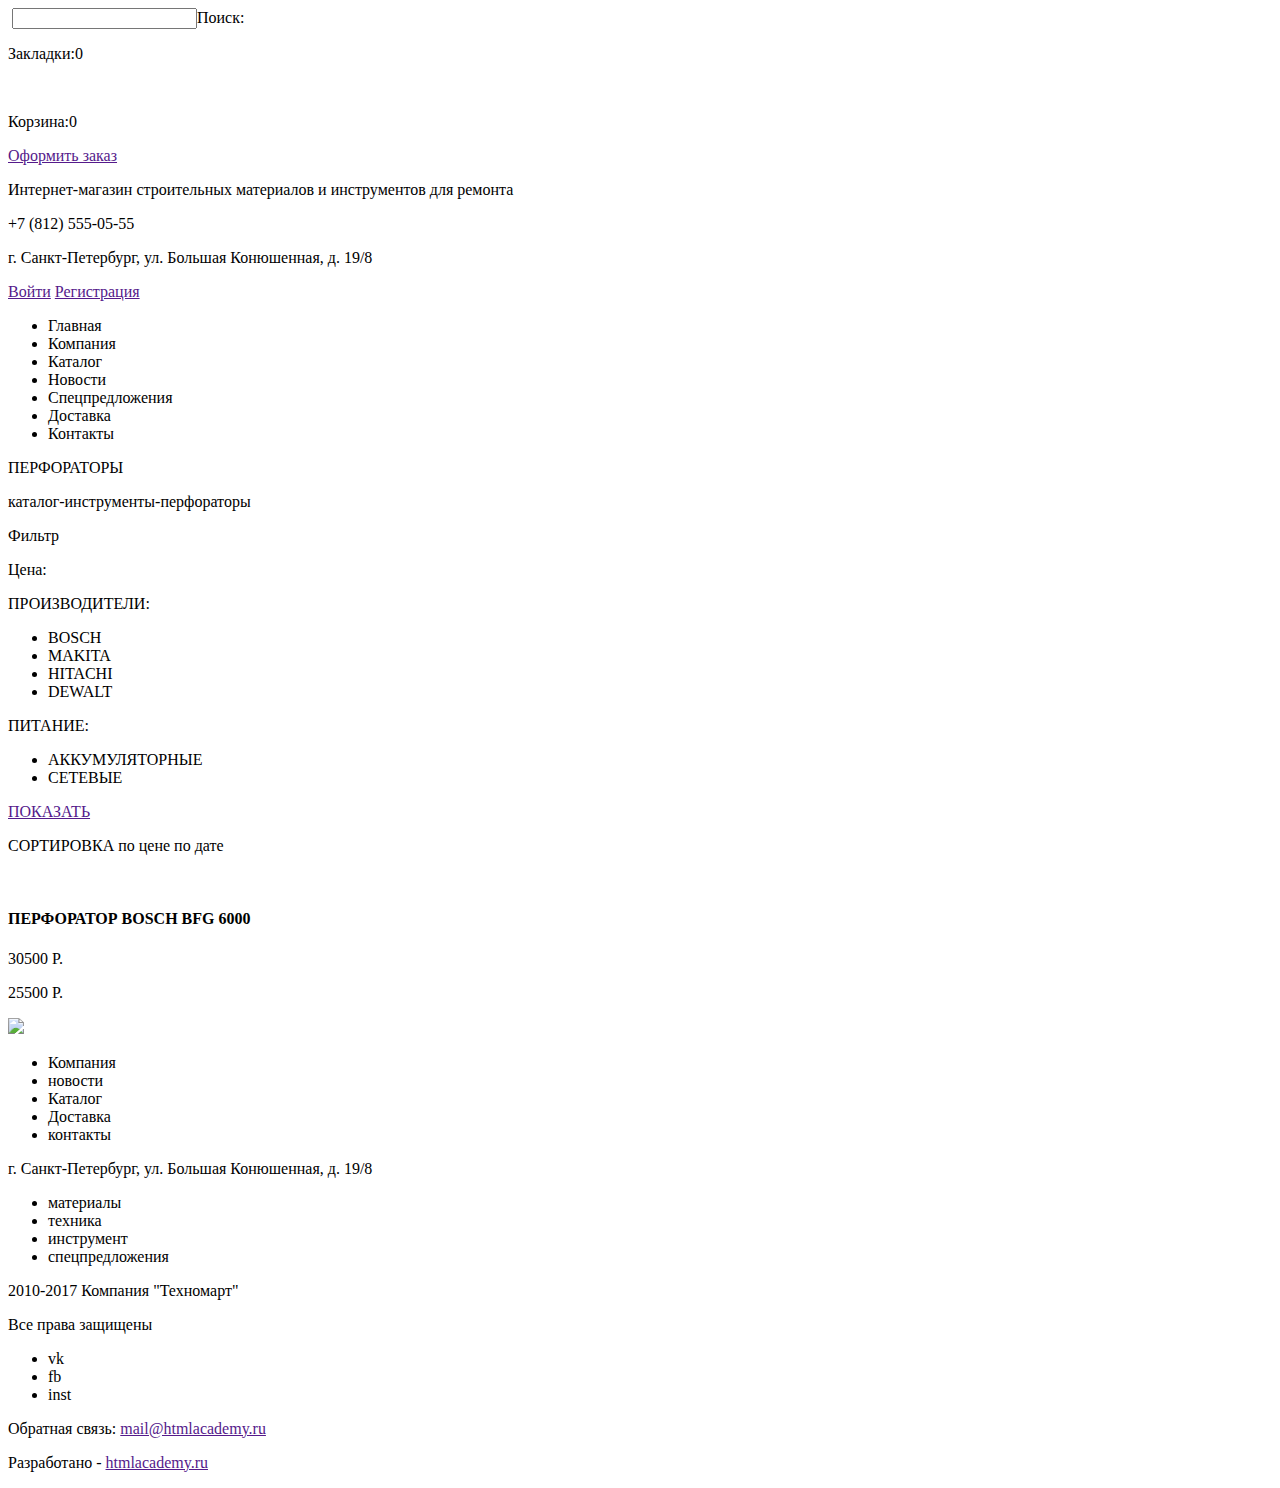
==== catalog.html @ ea57e1df "Update catalog.html" ====
<!doctype html>
<html lang="ru">
<head>
  <meta charset="utf-8">
 
  <title>КАТАЛОГ ТЕХНОМАРТ</title>
  <meta name="description" content="The HTML5 Herald">
  <meta name="author" content="SitePoint">
 
  <link rel="stylesheet" href="css/styles.css?v=1.0">
	<header class="main-header">
		<div class="top-menu">
			<span><img src="http://placehold.it/30x30" alt="" class="logo"></span>
			<span><input type="search" class="search">Поиск:</span>
			<span><img src="http://placehold.it/30x30" alt=""><p>Закладки:0</p></span>
			<span><img src="http://placehold.it/30x30" alt=""><p>Корзина:0</p></span>
			<span><a href="" class="button">Оформить заказ</a></span>
		</div>
		<div>
			<p>Интернет-магазин строительных материалов и инструментов для ремонта</p>
			<p>+7 (812) 555-05-55</p>
			<p>г. Санкт-Петербург, ул. Большая Конюшенная, д. 19/8</p>
			<a href="" class="button"><img src="" alt="">Войти</a>
			<a href="" class="button">Регистрация</a>
		</div>
		<nav class="menu">
			<ul>
				<li>Главная</li>
				<li>Компания</li>
				<li>Каталог</li>
				<li>Новости</li>
				<li>Спецпредложения</li>
				<li>Доставка</li>
				<li>Контакты</li>
			</ul>
		</nav>
	</header>
</head>
 
<body>
	<p class="section-header">ПЕРФОРАТОРЫ</p>
	<p>каталог-инструменты-перфораторы</p>
	<!--боковая секция-->
	<aside>
		<p>Фильтр</p>
		<div>Цена:</div>
		<p>ПРОИЗВОДИТЕЛИ:</p>
			<ul>
				<li>BOSCH</li>
				<li>MAKITA</li>
				<li>HITACHI</li>
				<li>DEWALT</li>
			</ul>
		<p>ПИТАНИЕ:</p>
		<ul>
			<li>АККУМУЛЯТОРНЫЕ</li>
			<li>СЕТЕВЫЕ</li>
		</ul>
		<a href="" class="button">ПОКАЗАТЬ</a>
	</aside>
	<!--конец боковой секции-->
	<!--блок с товарами-->
	<p>СОРТИРОВКА по цене по дате</p><!--не знаю какие тегом оформить, тут вроде должен быть список с радиоточками-->
	<section class="product-card">
		<figure class="product-img">
			<img src="http://placehold.it/30x30" alt="">
		</figure>
		<figcaption>
			<h4>ПЕРФОРАТОР BOSCH BFG 6000</h4>
			<p class="old-price">30500 Р.</p>
			<p class="new-price">25500 Р.</p>
		</figcaption>
	</section>
	<!--конец блока с товарами-->

<!-- 	<div>
		<h2>Компания "Техномарт"</h2>
		<p>Настоящий мужской шоппинг начинается здесь! Огромный выбор товаров для ремонта и строительства не оставит равнодушными любителей сэкономить на гастарбайтерах.</p>
		<p>Мы можем доставить ваш товар в самые отдаленные точки России! Техномарт работает со многими транспортными компаниями:</p>
		<ul>
			<li>Деловые Линии</li>
			<li>Автотрейдинг</li>
			<li>ЖелДорЭкспедиция</li>
		</ul>
		<a href="" class="button">Подробнее о компании</a>
	</div>
	<div>
		<h2>Контакты</h2>
		<p>Вы можете забрать товар сами, заехав в наш офис:</p>
		<img src="http://placehold.it/150x100" alt="" class="map">
		<a href="" class="button">Заблудились? Напишите нам!</a>
	</div> -->
</body>


<footer>
	<div>
		<img src="http://placehold.it/100x30" class="logo">
		<ul>
			<li>Компания</li>
			<li>новости</li>
			<li>Каталог</li>
			<li>Доставка</li>
			<li>контакты</li>
		</ul>
	</div>
	<div>
		<span>г. Санкт-Петербург, ул. Большая Конюшенная, д. 19/8</span>
		<ul>
			<li>материалы</li>
			<li>техника</li>
			<li>инструмент</li>
			<li>спецпредложения</li>
		</ul>
	</div>
	<div>
		<p>2010-2017 Компания "Техномарт"</p> <p>Все права защищены</p>
		<ul>
			<li><a href=""><img src="http://placehold.it/30x30" alt=""></a>vk</li>
			<li><a href=""><img src="http://placehold.it/30x30" alt=""></a>fb</li>
			<li><a href=""><img src="http://placehold.it/30x30" alt=""></a>inst</li>
		</ul>
		<p>Обратная связь: <a href="">mail@htmlacademy.ru</a></p>
		<p>Разработано - <a href="">htmlacademy.ru</a></p>
	</div>
</footer>
</html>
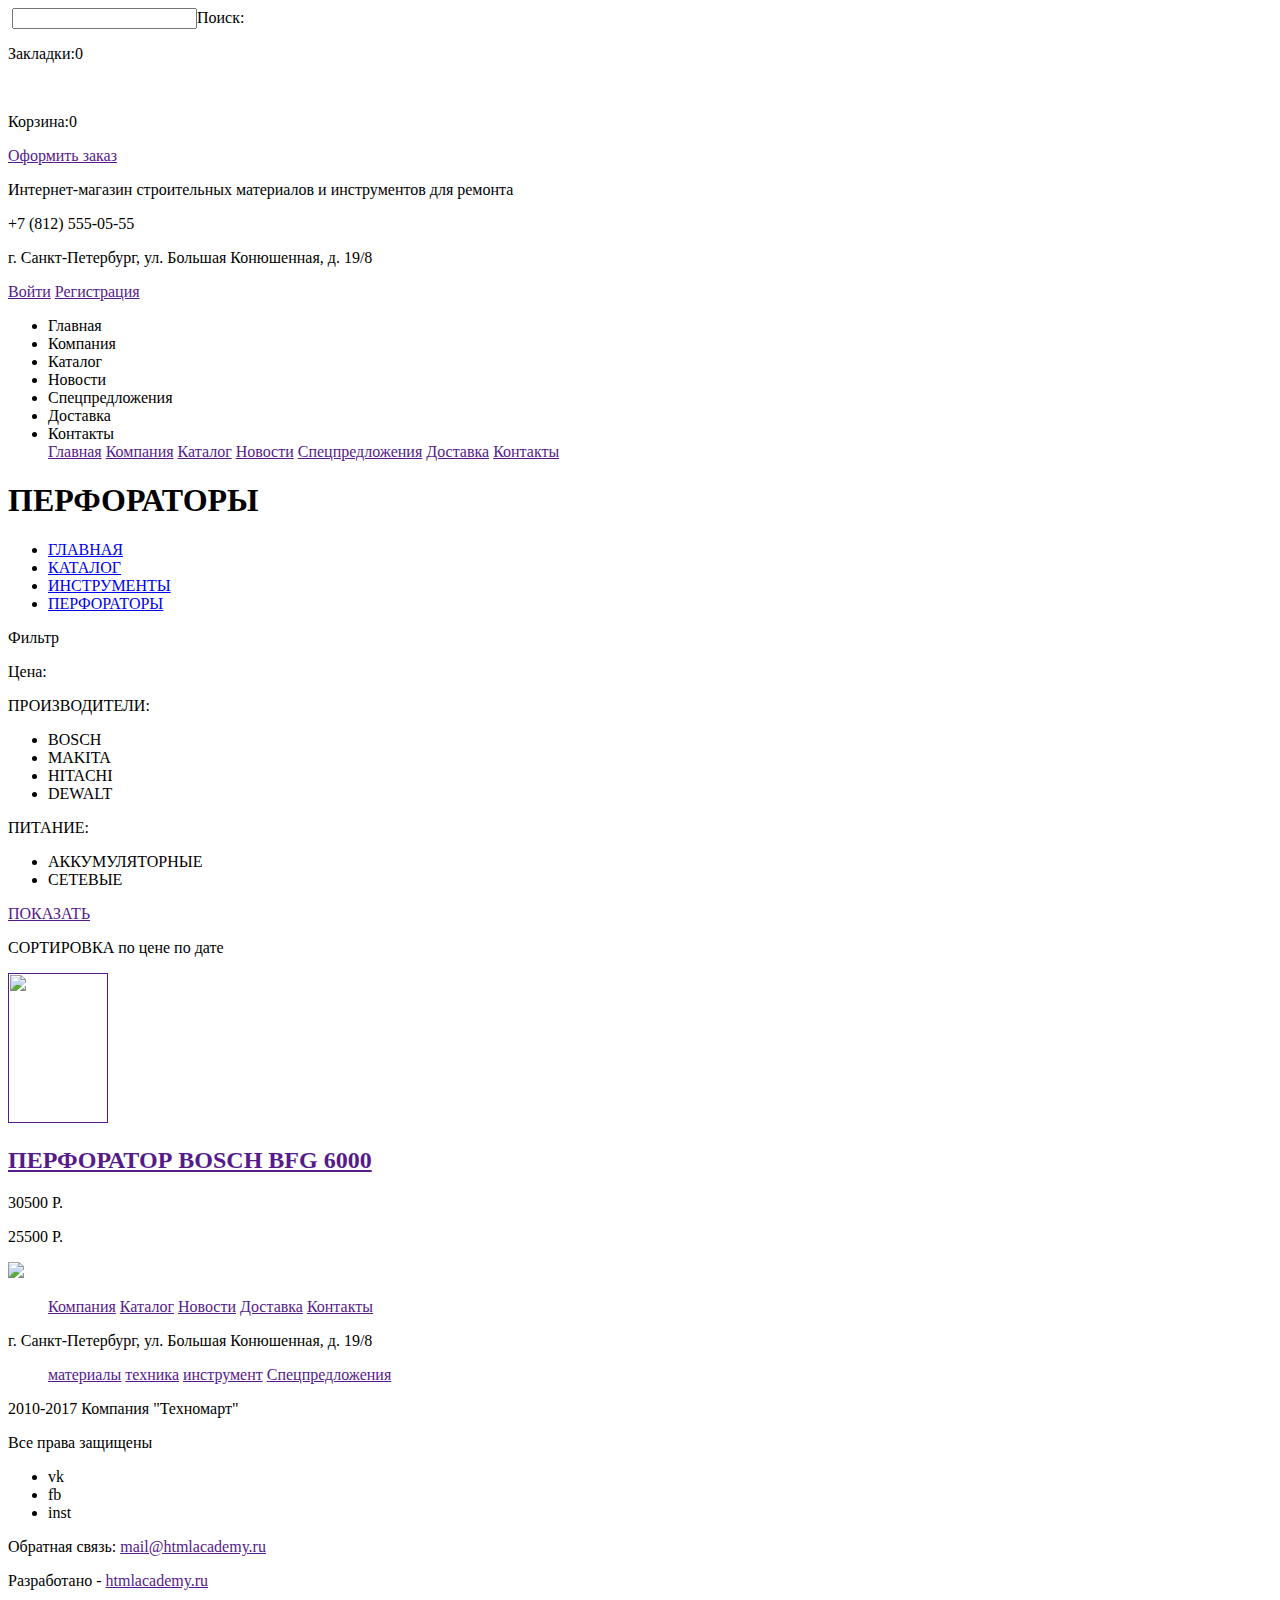
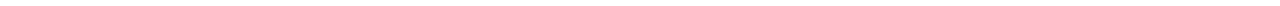
==== commit a8d70d13: "Merge pull request #3 from priuet/master" ====
--- a/catalog.html
+++ b/catalog.html
@@ -4,10 +4,10 @@
   <meta charset="utf-8">
  
   <title>КАТАЛОГ ТЕХНОМАРТ</title>
-  <meta name="description" content="The HTML5 Herald">
-  <meta name="author" content="SitePoint">
+
+  <meta name="" content="">
  
-  <link rel="stylesheet" href="css/styles.css?v=1.0">
+  <link rel="stylesheet" href="css/style.css">
 	<header class="main-header">
 		<div class="top-menu">
 			<span><img src="http://placehold.it/30x30" alt="" class="logo"></span>
@@ -25,6 +25,7 @@
 		</div>
 		<nav class="menu">
 			<ul>
+
 				<li>Главная</li>
 				<li>Компания</li>
 				<li>Каталог</li>
@@ -32,16 +33,31 @@
 				<li>Спецпредложения</li>
 				<li>Доставка</li>
 				<li>Контакты</li>
+
+				<a href="">Главная</a>
+				<a href="">Компания</a>
+				<a href="">Каталог</a>
+				<a href="">Новости</a>
+				<a href="">Спецпредложения</a>
+				<a href="">Доставка</a>
+				<a href="">Контакты</a>
+
 			</ul>
 		</nav>
 	</header>
 </head>
  
 <body>
-	<p class="section-header">ПЕРФОРАТОРЫ</p>
-	<p>каталог-инструменты-перфораторы</p>
+
+	<h1 class="section-header">ПЕРФОРАТОРЫ</h1>
+		<ul class="breadcrumbs">
+			<li><a href="index.html">ГЛАВНАЯ </a></li>
+			<li><a href="catalog.html">КАТАЛОГ</a></li>
+			<li><a href="catalog.html">ИНСТРУМЕНТЫ</a></li>
+			<li><a href="#" class="breadcrumbs-current">ПЕРФОРАТОРЫ</a></li>
+		</ul>
 	<!--боковая секция-->
-	<aside>
+	<aside class="filters">
 		<p>Фильтр</p>
 		<div>Цена:</div>
 		<p>ПРОИЗВОДИТЕЛИ:</p>
@@ -61,15 +77,14 @@
 	<!--конец боковой секции-->
 	<!--блок с товарами-->
 	<p>СОРТИРОВКА по цене по дате</p><!--не знаю какие тегом оформить, тут вроде должен быть список с радиоточками-->
-	<section class="product-card">
-		<figure class="product-img">
-			<img src="http://placehold.it/30x30" alt="">
-		</figure>
-		<figcaption>
-			<h4>ПЕРФОРАТОР BOSCH BFG 6000</h4>
+
+	<section class="products">
+		<div class="product-card">
+			<a href=""><img src="http://placehold.it/30x30" alt="" width="100" height="150"></a>
+			<h2><a href="">ПЕРФОРАТОР BOSCH BFG 6000</a></h2>
 			<p class="old-price">30500 Р.</p>
 			<p class="new-price">25500 Р.</p>
-		</figcaption>
+		</div>
 	</section>
 	<!--конец блока с товарами-->
 
@@ -95,22 +110,24 @@
 
 <footer>
 	<div>
-		<img src="http://placehold.it/100x30" class="logo">
+		<img src="http://placehold.it/30x30" class="logo">
 		<ul>
-			<li>Компания</li>
-			<li>новости</li>
-			<li>Каталог</li>
-			<li>Доставка</li>
-			<li>контакты</li>
+			<a href="">Компания</a>
+			<a href="">Каталог</a>
+			<a href="">Новости</a>
+			<a href="">Доставка</a>
+			<a href="">Контакты</a>
 		</ul>
 	</div>
 	<div>
 		<span>г. Санкт-Петербург, ул. Большая Конюшенная, д. 19/8</span>
 		<ul>
-			<li>материалы</li>
-			<li>техника</li>
-			<li>инструмент</li>
-			<li>спецпредложения</li>
+
+			<a href="">материалы</a>
+			<a href="">техника</a>
+			<a href="">инструмент</a>
+			<a href="">Спецпредложения</a>
+
 		</ul>
 	</div>
 	<div>
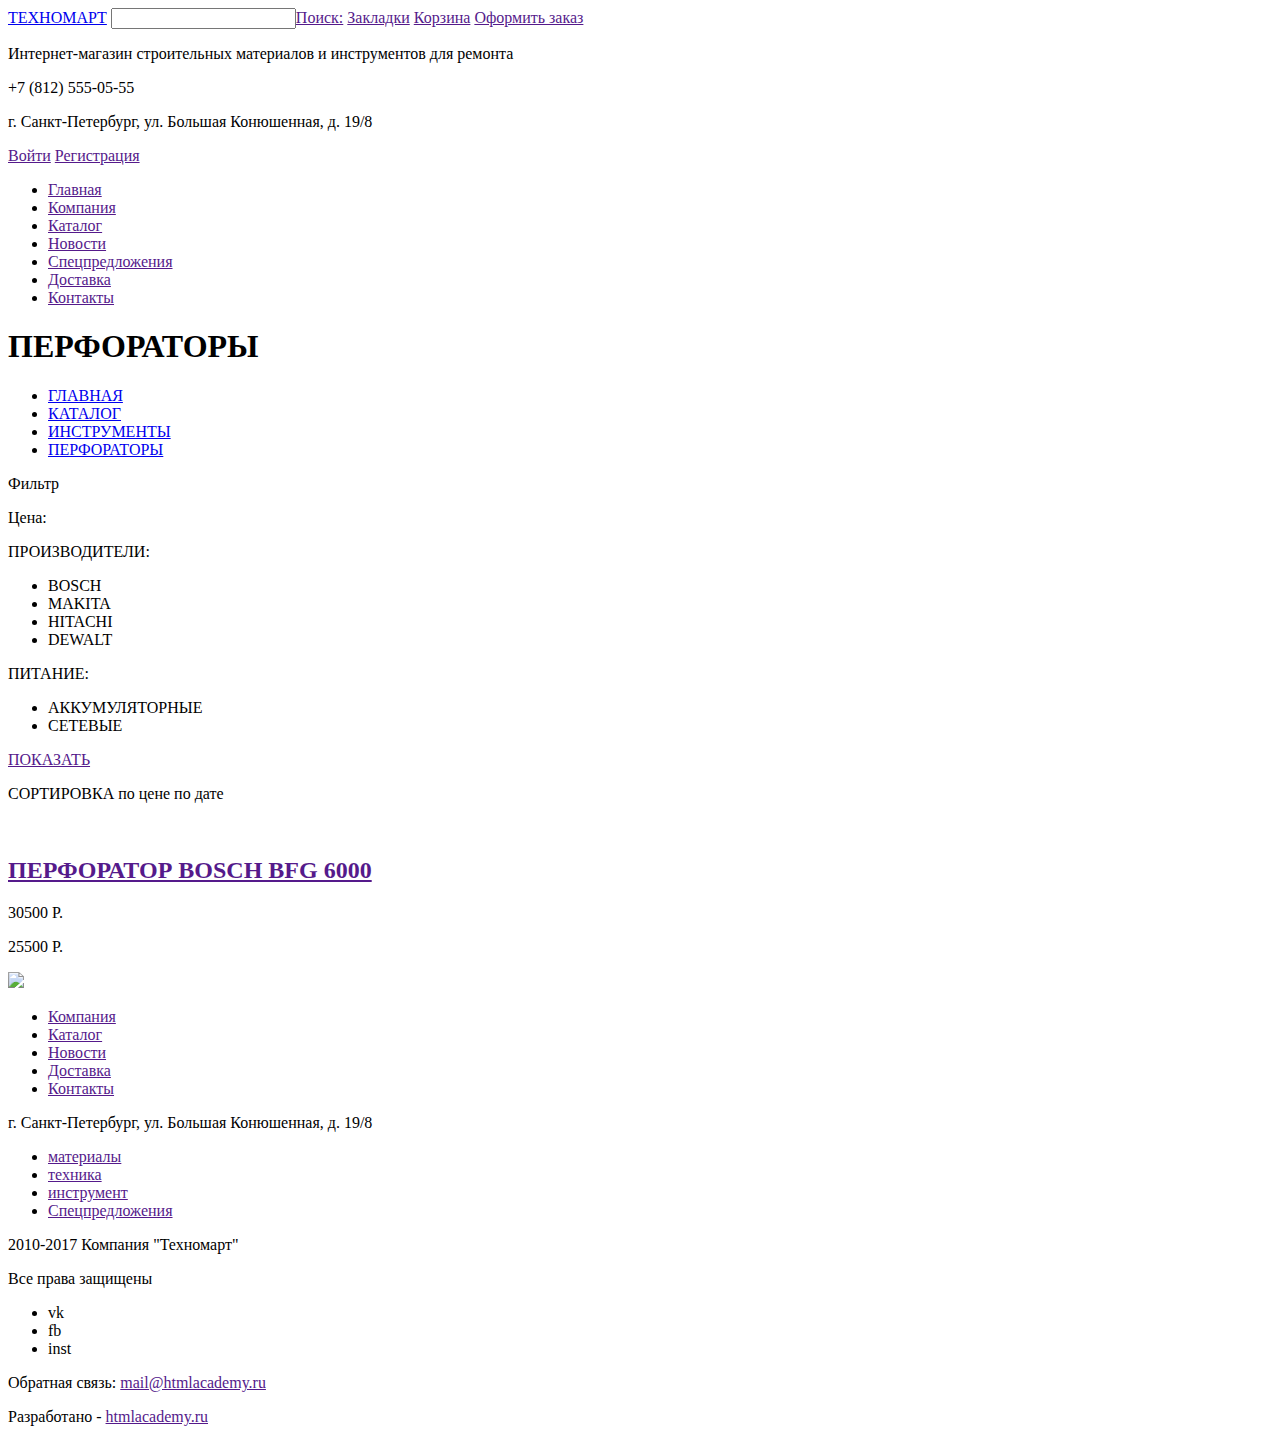
==== commit 0a16a43f: "Merge branch 'master' of https://github.com/priuet/349315-technomart-25" ====
--- a/catalog.html
+++ b/catalog.html
@@ -4,51 +4,37 @@
   <meta charset="utf-8">
  
   <title>КАТАЛОГ ТЕХНОМАРТ</title>
-
   <meta name="" content="">
- 
   <link rel="stylesheet" href="css/style.css">
+</head>
+<body>
 	<header class="main-header">
 		<div class="top-menu">
-			<span><img src="http://placehold.it/30x30" alt="" class="logo"></span>
-			<span><input type="search" class="search">Поиск:</span>
-			<span><img src="http://placehold.it/30x30" alt=""><p>Закладки:0</p></span>
-			<span><img src="http://placehold.it/30x30" alt=""><p>Корзина:0</p></span>
-			<span><a href="" class="button">Оформить заказ</a></span>
+			<a href="#">ТЕХНОМАРТ</a>
+			<a href=""><input type="search" class="search">Поиск:</a>
+			<a href="">Закладки</a>
+			<a href="">Корзина</a>
+			<a href="" class="button">Оформить заказ</a>
 		</div>
-		<div>
+		<div class="second-menu">
 			<p>Интернет-магазин строительных материалов и инструментов для ремонта</p>
 			<p>+7 (812) 555-05-55</p>
 			<p>г. Санкт-Петербург, ул. Большая Конюшенная, д. 19/8</p>
-			<a href="" class="button"><img src="" alt="">Войти</a>
+			<a href="" class="button">Войти</a>
 			<a href="" class="button">Регистрация</a>
 		</div>
 		<nav class="menu">
 			<ul>
-
-				<li>Главная</li>
-				<li>Компания</li>
-				<li>Каталог</li>
-				<li>Новости</li>
-				<li>Спецпредложения</li>
-				<li>Доставка</li>
-				<li>Контакты</li>
-
-				<a href="">Главная</a>
-				<a href="">Компания</a>
-				<a href="">Каталог</a>
-				<a href="">Новости</a>
-				<a href="">Спецпредложения</a>
-				<a href="">Доставка</a>
-				<a href="">Контакты</a>
-
+				<li><a href="">Главная</a></li>
+				<li><a href="">Компания</a></li>
+				<li><a href="">Каталог</a></li>
+				<li><a href="">Новости</a></li>
+				<li><a href="">Спецпредложения</a></li>
+				<li><a href="">Доставка</a></li>
+				<li><a href="">Контакты</a></li>
 			</ul>
 		</nav>
 	</header>
-</head>
- 
-<body>
-
 	<h1 class="section-header">ПЕРФОРАТОРЫ</h1>
 		<ul class="breadcrumbs">
 			<li><a href="index.html">ГЛАВНАЯ </a></li>
@@ -77,17 +63,15 @@
 	<!--конец боковой секции-->
 	<!--блок с товарами-->
 	<p>СОРТИРОВКА по цене по дате</p><!--не знаю какие тегом оформить, тут вроде должен быть список с радиоточками-->
-
 	<section class="products">
 		<div class="product-card">
-			<a href=""><img src="http://placehold.it/30x30" alt="" width="100" height="150"></a>
+			<a href=""><img src="img/Perforator_1.png" alt=""></a>
 			<h2><a href="">ПЕРФОРАТОР BOSCH BFG 6000</a></h2>
 			<p class="old-price">30500 Р.</p>
 			<p class="new-price">25500 Р.</p>
 		</div>
 	</section>
 	<!--конец блока с товарами-->
-
 <!-- 	<div>
 		<h2>Компания "Техномарт"</h2>
 		<p>Настоящий мужской шоппинг начинается здесь! Огромный выбор товаров для ремонта и строительства не оставит равнодушными любителей сэкономить на гастарбайтерах.</p>
@@ -106,39 +90,35 @@
 		<a href="" class="button">Заблудились? Напишите нам!</a>
 	</div> -->
 </body>
-
-
 <footer>
 	<div>
 		<img src="http://placehold.it/30x30" class="logo">
 		<ul>
-			<a href="">Компания</a>
-			<a href="">Каталог</a>
-			<a href="">Новости</a>
-			<a href="">Доставка</a>
-			<a href="">Контакты</a>
+			<li><a href="">Компания</a></li>
+			<li><a href="">Каталог</a></li>
+			<li><a href="">Новости</a></li>
+			<li><a href="">Доставка</a></li>
+			<li><a href="">Контакты</a></li>
 		</ul>
 	</div>
 	<div>
 		<span>г. Санкт-Петербург, ул. Большая Конюшенная, д. 19/8</span>
 		<ul>
-
-			<a href="">материалы</a>
-			<a href="">техника</a>
-			<a href="">инструмент</a>
-			<a href="">Спецпредложения</a>
-
+			<li><a href="">материалы</a></li>
+			<li><a href="">техника</a></li>
+			<li><a href="">инструмент</a></li>
+			<li><a href="">Спецпредложения</a></li>
 		</ul>
 	</div>
 	<div>
 		<p>2010-2017 Компания "Техномарт"</p> <p>Все права защищены</p>
 		<ul>
-			<li><a href=""><img src="http://placehold.it/30x30" alt=""></a>vk</li>
-			<li><a href=""><img src="http://placehold.it/30x30" alt=""></a>fb</li>
-			<li><a href=""><img src="http://placehold.it/30x30" alt=""></a>inst</li>
+			<li><a href="https://vk.com"></a>vk</li>
+			<li><a href="https://facebook.com/"></a>fb</li>
+			<li><a href="https://instagram.com/"></a>inst</li>
 		</ul>
 		<p>Обратная связь: <a href="">mail@htmlacademy.ru</a></p>
 		<p>Разработано - <a href="">htmlacademy.ru</a></p>
 	</div>
 </footer>
-</html>
+</html>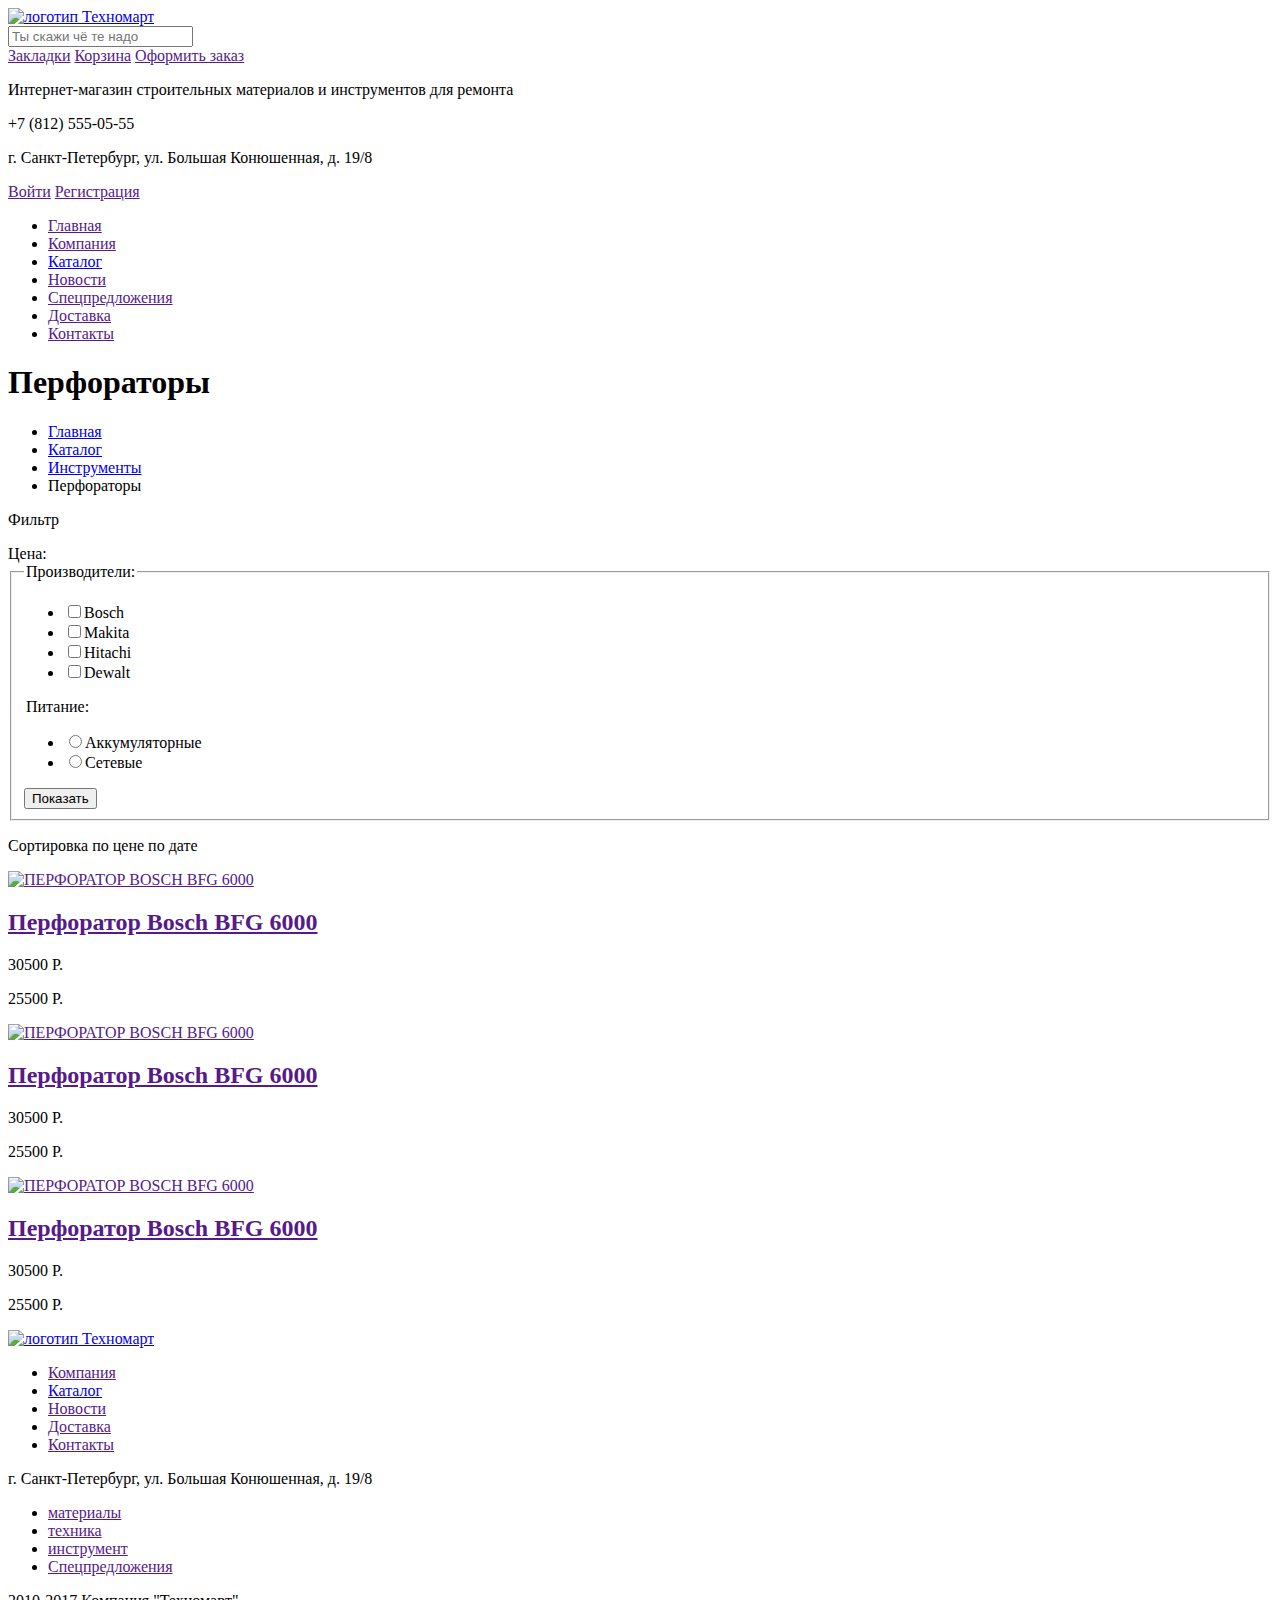
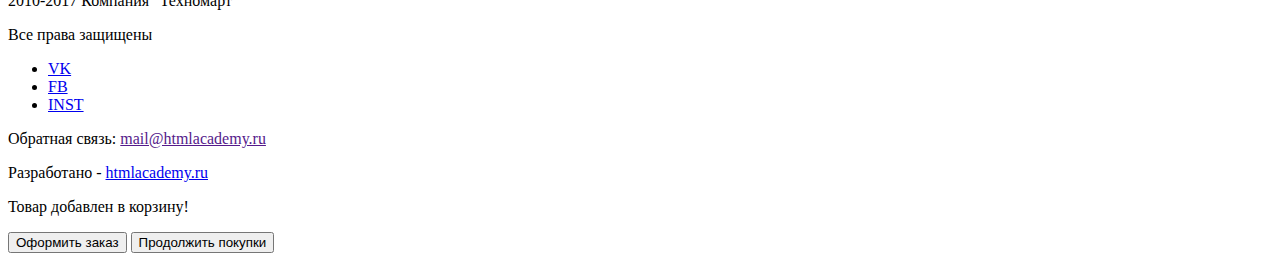
==== commit 2613e94c: "фильтр+форму добавила" ====
--- a/catalog.html
+++ b/catalog.html
@@ -2,17 +2,17 @@
 <html lang="ru">
 <head>
   <meta charset="utf-8">
- 
   <title>КАТАЛОГ ТЕХНОМАРТ</title>
-  <meta name="" content="">
   <link rel="stylesheet" href="css/style.css">
 </head>
 <body>
 	<header class="main-header">
 		<div class="top-menu">
-			<a href="#">ТЕХНОМАРТ</a>
-			<a href=""><input type="search" class="search">Поиск:</a>
-			<a href="">Закладки</a>
+			<a href="index.html"><img src="img/logo-technomart.svg" alt="логотип Техномарт"></a>
+			<form class="search" action="https://echo.htmlacademy.ru">
+  				<input type="text" placeholder="Ты скажи чё те надо"><!--что тут ещё надо написать, чтобы типа отправить запрос поиска на сервер?-->
+  			</form>			
+  			<a href="">Закладки</a>
 			<a href="">Корзина</a>
 			<a href="" class="button">Оформить заказ</a>
 		</div>
@@ -27,7 +27,7 @@
 			<ul>
 				<li><a href="">Главная</a></li>
 				<li><a href="">Компания</a></li>
-				<li><a href="">Каталог</a></li>
+				<li><a href="catalog.html">Каталог</a></li>
 				<li><a href="">Новости</a></li>
 				<li><a href="">Спецпредложения</a></li>
 				<li><a href="">Доставка</a></li>
@@ -35,38 +35,52 @@
 			</ul>
 		</nav>
 	</header>
-	<h1 class="section-header">ПЕРФОРАТОРЫ</h1>
+	<h1 class="section-header">Перфораторы</h1>
 		<ul class="breadcrumbs">
-			<li><a href="index.html">ГЛАВНАЯ </a></li>
-			<li><a href="catalog.html">КАТАЛОГ</a></li>
-			<li><a href="catalog.html">ИНСТРУМЕНТЫ</a></li>
-			<li><a href="#" class="breadcrumbs-current">ПЕРФОРАТОРЫ</a></li>
+			<li><a href="index.html">Главная</a></li>
+			<li><a href="catalog.html">Каталог</a></li>
+			<li><a href="catalog.html">Инструменты</a></li>
+			<li class="breadcrumbs-current">Перфораторы</li>
 		</ul>
 	<!--боковая секция-->
 	<aside class="filters">
 		<p>Фильтр</p>
 		<div>Цена:</div>
-		<p>ПРОИЗВОДИТЕЛИ:</p>
+		<fieldset>
+		<legend>Производители:</legend>
 			<ul>
-				<li>BOSCH</li>
-				<li>MAKITA</li>
-				<li>HITACHI</li>
-				<li>DEWALT</li>
+				<li><label><input type="checkbox" name="power" value="">Bosch</label></li>
+				<li><label><input type="checkbox" name="power" value="">Makita</label></li>
+				<li><label><input type="checkbox" name="power" value="">Hitachi</label></li>
+				<li><label><input type="checkbox" name="power" value="">Dewalt</label></li>
 			</ul>
-		<p>ПИТАНИЕ:</p>
+		<legend>Питание:</legend>
 		<ul>
-			<li>АККУМУЛЯТОРНЫЕ</li>
-			<li>СЕТЕВЫЕ</li>
+			<li><label><input type="radio" name="power" value="">Аккумуляторные</label></li>
+			<li><label><input type="radio" name="power" value="">Сетевые</label></li>
 		</ul>
-		<a href="" class="button">ПОКАЗАТЬ</a>
+		<button class="button" type="submit">Показать</button>
+		</fieldset>
 	</aside>
 	<!--конец боковой секции-->
 	<!--блок с товарами-->
-	<p>СОРТИРОВКА по цене по дате</p><!--не знаю какие тегом оформить, тут вроде должен быть список с радиоточками-->
+	<p>Сортировка по цене по дате</p><!--не знаю какие тегом оформить, тут вроде должен быть список с радиоточками-->
 	<section class="products">
 		<div class="product-card">
-			<a href=""><img src="img/Perforator_1.png" alt=""></a>
-			<h2><a href="">ПЕРФОРАТОР BOSCH BFG 6000</a></h2>
+			<a href=""><img src="img/perforator_1.png" alt="ПЕРФОРАТОР BOSCH BFG 6000"></a>
+			<h2><a href="">Перфоратор Bosch BFG 6000</a></h2>
+			<p class="old-price">30500 Р.</p>
+			<p class="new-price">25500 Р.</p>
+		</div>
+		<div class="product-card">
+			<a href=""><img src="img/perforator_1.png" alt="ПЕРФОРАТОР BOSCH BFG 6000"></a>
+			<h2><a href="">Перфоратор Bosch BFG 6000</a></h2>
+			<p class="old-price">30500 Р.</p>
+			<p class="new-price">25500 Р.</p>
+		</div>
+		<div class="product-card">
+			<a href=""><img src="img/perforator_1.png" alt="ПЕРФОРАТОР BOSCH BFG 6000"></a>
+			<h2><a href="">Перфоратор Bosch BFG 6000</a></h2>
 			<p class="old-price">30500 Р.</p>
 			<p class="new-price">25500 Р.</p>
 		</div>
@@ -89,13 +103,12 @@
 		<img src="http://placehold.it/150x100" alt="" class="map">
 		<a href="" class="button">Заблудились? Напишите нам!</a>
 	</div> -->
-</body>
 <footer>
-	<div>
-		<img src="http://placehold.it/30x30" class="logo">
+<div>
+	<a href="index.html"><img src="img/logo-technomart.svg" class="logo" alt="логотип Техномарт"></a>
 		<ul>
 			<li><a href="">Компания</a></li>
-			<li><a href="">Каталог</a></li>
+			<li><a href="catalog.html">Каталог</a></li>
 			<li><a href="">Новости</a></li>
 			<li><a href="">Доставка</a></li>
 			<li><a href="">Контакты</a></li>
@@ -113,12 +126,19 @@
 	<div>
 		<p>2010-2017 Компания "Техномарт"</p> <p>Все права защищены</p>
 		<ul>
-			<li><a href="https://vk.com"></a>vk</li>
-			<li><a href="https://facebook.com/"></a>fb</li>
-			<li><a href="https://instagram.com/"></a>inst</li>
+			<li><a href="https://vk.com">VK</a></li>
+			<li><a href="https://facebook.com/">FB</a></li>
+			<li><a href="https://instagram.com/">INST</a></li>
 		</ul>
 		<p>Обратная связь: <a href="">mail@htmlacademy.ru</a></p>
-		<p>Разработано - <a href="">htmlacademy.ru</a></p>
+		<p>Разработано - <a href="https://htmlacademy.ru">htmlacademy.ru</a></p>
 	</div>
 </footer>
+<!--модальное окно добавить в корзину-->
+<section class="modal addtocart">
+	<p>Товар добавлен в корзину!</p>
+		<a href=""><button class="button" type="submit">Оформить заказ</button></a>
+		<a href=""><button class="button" type="submit">Продолжить покупки</button></a>
+</section>
+</body>
 </html>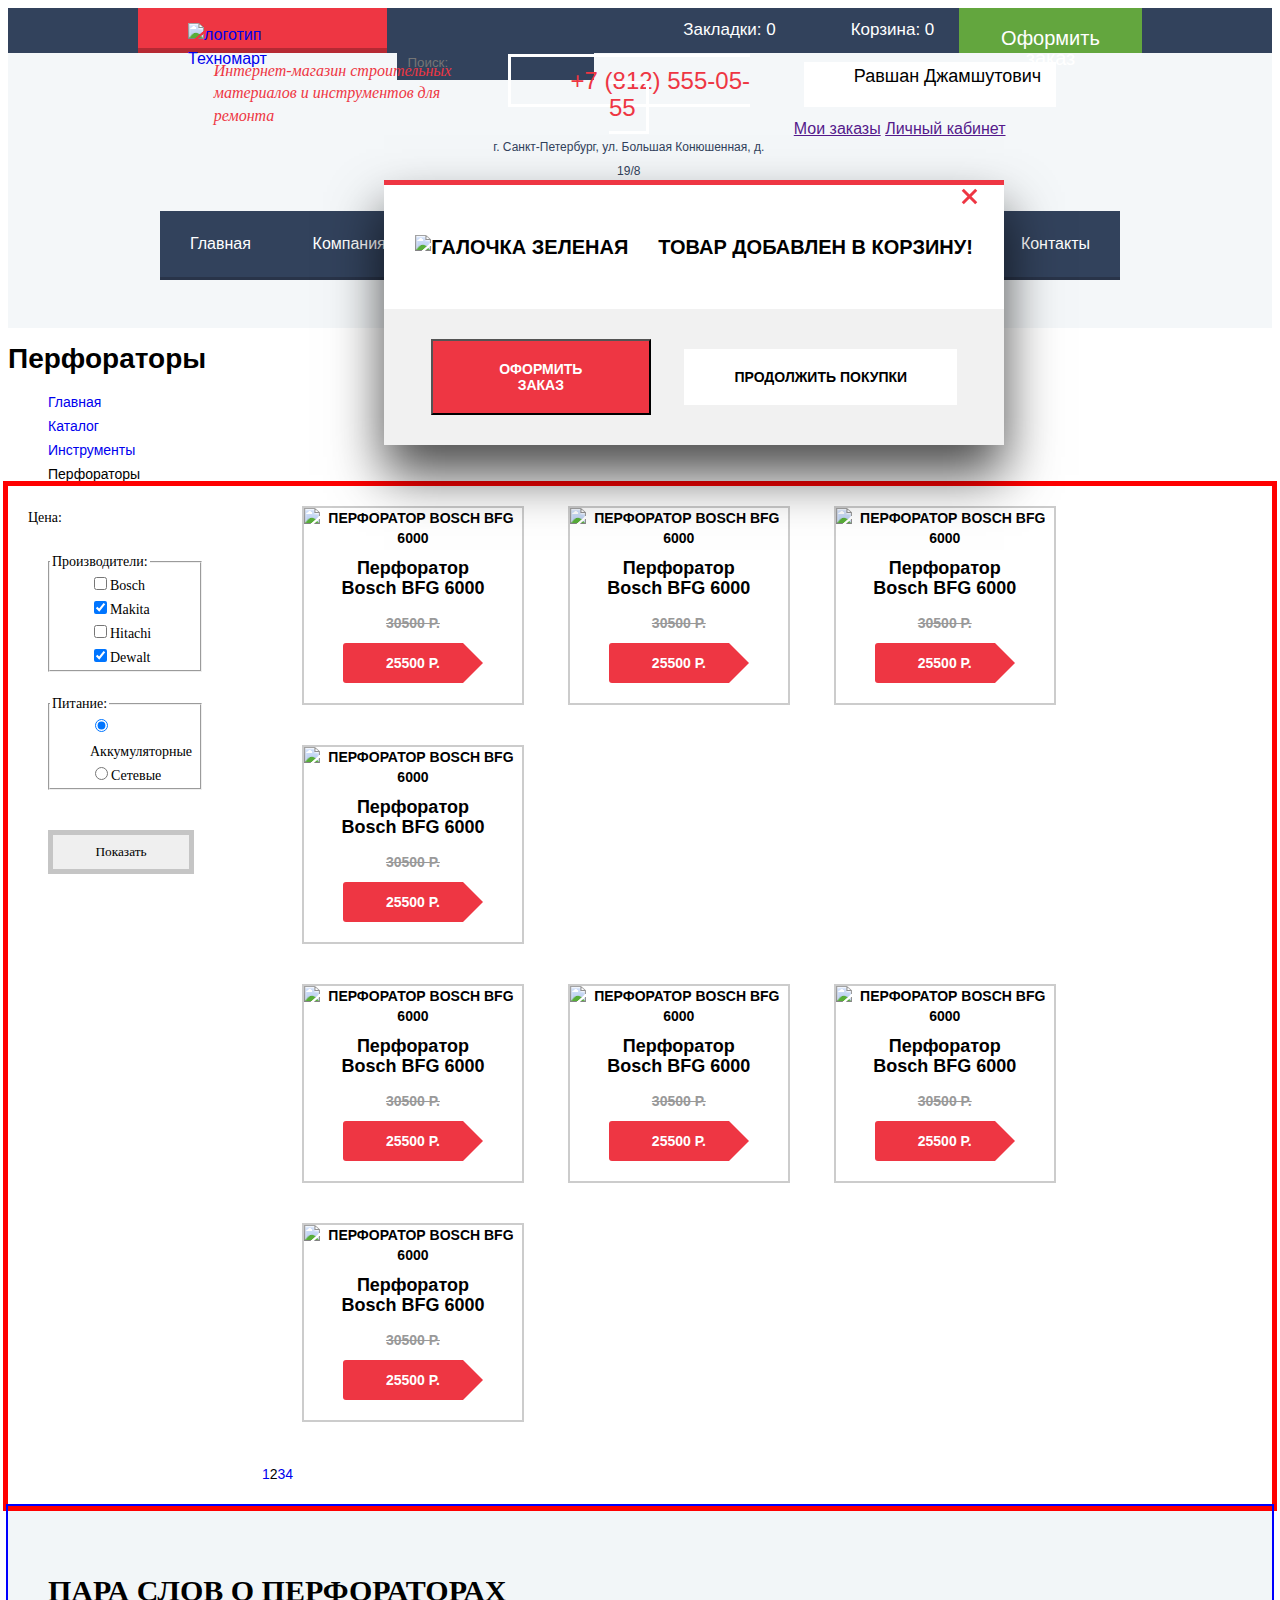
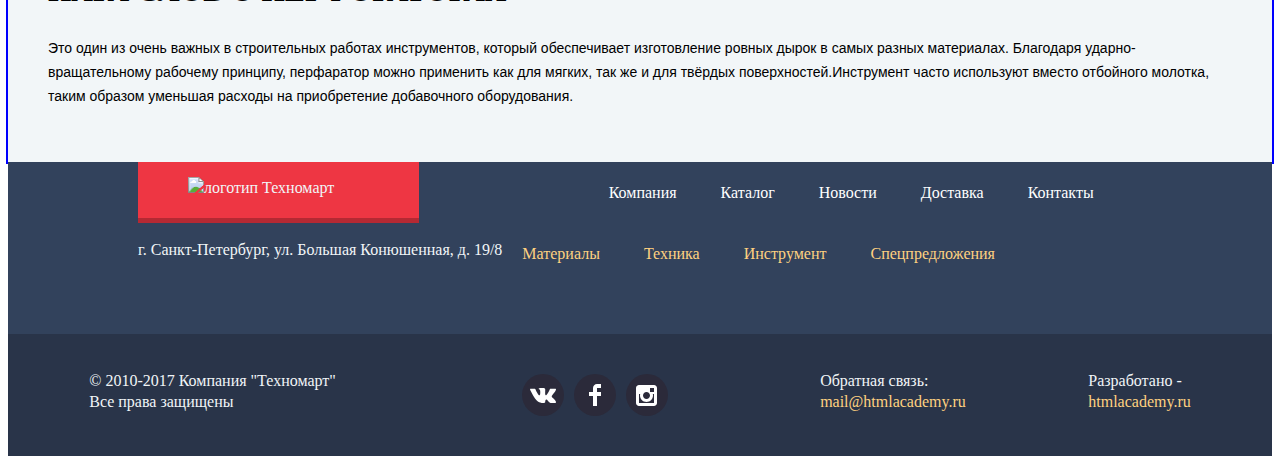
==== commit 725e9e3f: "модалки получились" ====
--- a/catalog.html
+++ b/catalog.html
@@ -1,144 +1,348 @@
+
 <!doctype html>
 <html lang="ru">
 <head>
   <meta charset="utf-8">
-  <title>КАТАЛОГ ТЕХНОМАРТ</title>
+  <title>техномарт</title>
   <link rel="stylesheet" href="css/style.css">
 </head>
+
 <body>
 	<header class="main-header">
-		<div class="top-menu">
-			<a href="index.html"><img src="img/logo-technomart.svg" alt="логотип Техномарт"></a>
-			<form class="search" action="https://echo.htmlacademy.ru">
-  				<input type="text" placeholder="Ты скажи чё те надо"><!--что тут ещё надо написать, чтобы типа отправить запрос поиска на сервер?-->
-  			</form>			
-  			<a href="">Закладки</a>
-			<a href="">Корзина</a>
-			<a href="" class="button">Оформить заказ</a>
+		<!--самое верхнее меню-->
+		<div class="menu-1">
+				<a href="index.html" class="logo">
+					<img src="img/logo-technomart.svg" alt="логотип Техномарт">
+				</a>
+				<form class="search" action="https://echo.htmlacademy.ru">
+					<label class="search-label">
+  					<input class="search" type="text" placeholder="Поиск:" class="placeholder-search">
+  				</label>
+  			</form>
+				<a href="" class="bookmarks">Закладки:
+					<span class="bookmarks-number">0</span>
+				</a>
+				<a href="" class="cart">Корзина:
+					<span class="cart-number">0</span>
+				</a>
+				<a href="" class="make-order">Оформить заказ</a>
 		</div>
-		<div class="second-menu">
-			<p>Интернет-магазин строительных материалов и инструментов для ремонта</p>
-			<p>+7 (812) 555-05-55</p>
-			<p>г. Санкт-Петербург, ул. Большая Конюшенная, д. 19/8</p>
-			<a href="" class="button">Войти</a>
-			<a href="" class="button">Регистрация</a>
+		<!--конец верхнего меню-->
+		<div class="menu-2">
+			<div class="intro">
+				<p class="intro">Интернет-магазин строительных материалов и инструментов для ремонта</p>
+			</div>
+			<div class="intro-contact">
+				<a href="tel:78125550555"	class="intro-phone">+7 (812) 555-05-55</a>
+				<p class="intro-address">г. Санкт-Петербург, ул. Большая Конюшенная, д. 19/8</p>
+			</div>
+			<div class="intro-link-1">
+				<a href="" class="button-login">
+					<p class="button-login-p">Равшан Джамшутович</p>
+				</a>
+				<a href="" class="my-orders">Мои заказы</a>
+				<a href="" class="my-account">Личный кабинет</a>
+			</div>
 		</div>
-		<nav class="menu">
-			<ul>
-				<li><a href="">Главная</a></li>
-				<li><a href="">Компания</a></li>
-				<li><a href="catalog.html">Каталог</a></li>
-				<li><a href="">Новости</a></li>
-				<li><a href="">Спецпредложения</a></li>
-				<li><a href="">Доставка</a></li>
-				<li><a href="">Контакты</a></li>
+		<nav class="menu-3-nav">
+			<ul class="menu-3-ul">
+				<li class="menu-3">
+					<a href=""  class="menu-3-a">Главная</a>
+				</li>
+				<li  class="menu-3">
+					<a href=""  class="menu-3-a">Компания</a>
+				</li>
+				<li class="menu-3">
+					<a href="catalog.html"  class="menu-3-a">Каталог</a>
+				</li>
+				<li class="menu-3">
+					<a href=""  class="menu-3-a">Новости</a>
+				</li>
+				<li class="menu-3">
+					<a href=""  class="menu-3-a">Спецпредложения</a>
+				</li>
+				<li class="menu-3">
+					<a href=""  class="menu-3-a">Доставка</a>
+				</li>
+				<li class="menu-3">
+					<a href=""  class="menu-3-a">Контакты</a>
+				</li>
 			</ul>
 		</nav>
 	</header>
-	<h1 class="section-header">Перфораторы</h1>
+
+<!--начало основного содержимого-->
+<main class="catalog-container">
+	<h1 class="page-title">Перфораторы</h1>
 		<ul class="breadcrumbs">
 			<li><a href="index.html">Главная</a></li>
 			<li><a href="catalog.html">Каталог</a></li>
 			<li><a href="catalog.html">Инструменты</a></li>
 			<li class="breadcrumbs-current">Перфораторы</li>
 		</ul>
+
+<div class="catalog-wrapper">
 	<!--боковая секция-->
-	<aside class="filters">
-		<p>Фильтр</p>
-		<div>Цена:</div>
-		<fieldset>
-		<legend>Производители:</legend>
-			<ul>
-				<li><label><input type="checkbox" name="power" value="">Bosch</label></li>
-				<li><label><input type="checkbox" name="power" value="">Makita</label></li>
-				<li><label><input type="checkbox" name="power" value="">Hitachi</label></li>
-				<li><label><input type="checkbox" name="power" value="">Dewalt</label></li>
-			</ul>
-		<legend>Питание:</legend>
-		<ul>
-			<li><label><input type="radio" name="power" value="">Аккумуляторные</label></li>
-			<li><label><input type="radio" name="power" value="">Сетевые</label></li>
-		</ul>
-		<button class="button" type="submit">Показать</button>
-		</fieldset>
-	</aside>
+	<section class="filters">
+		<h2 class="visually-hidden">Фильтр товаров</h2>
+			<form class="filter" method="get" action="https://echo.htmlacademy.ru">
+				<div>Цена:</div>
+					<fieldset class="filters">
+						<legend>Производители:</legend>
+							<ul>
+								<li><label><input type="checkbox" name="power" value="">Bosch</label></li>
+								<li><label><input type="checkbox" name="power" value="" checked>Makita</label></li>
+								<li><label><input type="checkbox" name="power" value="">Hitachi</label></li>
+								<li><label><input type="checkbox" name="power" value="" checked>Dewalt</label></li>
+							</ul>
+					</fieldset>
+					<fieldset class="filters">
+						<legend>Питание:</legend>
+							<ul>
+								<li><label><input type="radio" name="power" value="" checked>Аккумуляторные</label></li>
+								<li><label><input type="radio" name="power" value="">Сетевые</label></li>
+							</ul>
+					</fieldset>
+				<button class="filter-button" type="submit">Показать</button>
+			</form>
+	</section>
 	<!--конец боковой секции-->
 	<!--блок с товарами-->
-	<p>Сортировка по цене по дате</p><!--не знаю какие тегом оформить, тут вроде должен быть список с радиоточками-->
-	<section class="products">
-		<div class="product-card">
-			<a href=""><img src="img/perforator_1.png" alt="ПЕРФОРАТОР BOSCH BFG 6000"></a>
-			<h2><a href="">Перфоратор Bosch BFG 6000</a></h2>
-			<p class="old-price">30500 Р.</p>
-			<p class="new-price">25500 Р.</p>
+	<!--span>Сортировка по цене по дате</span><!--не знаю какие тегом оформить, тут вроде должен быть список с радиоточками-->
+	<section class="catalog-products">
+		<h2 class="visually-hidden">Список средств для ухода</h2>
+    		<ul class="catalog-list">
+    			<div class="product-row">
+
+<!--карточка товара-->
+			<div class="popular-items card">
+        		<a href="catalog-item.html">
+        			<span class="flag flag-new">новинка</span>
+				      <div class="actions">
+				        <a href="#" class="buy">Купить</a>
+				        <a href="#" class="bookmark">В закладки</a>
+				      </div>
+          				<div class="catalog-item-image">
+            			<img src="img/perforator_1.png" width="" height="" alt="ПЕРФОРАТОР BOSCH BFG 6000">
+          				</div>
+          				<div class="product-card-title">Перфоратор Bosch BFG 6000</div>
+          			</a>
+						<div class="old-price">30500 Р.</div>
+						<div class="new-price">25500 Р.</div>
+				</div>
+<!--конец карточки товара-->
+<!--карточка товара-->
+			<div class="popular-items card">
+        		<a href="catalog-item.html">
+        			<span class="flag flag-new">новинка</span>
+				      <div class="actions">
+				        <a href="#" class="buy">Купить</a>
+				        <a href="#" class="bookmark">В закладки</a>
+				      </div>
+          				<div class="catalog-item-image">
+            			<img src="img/perforator_1.png" width="" height="" alt="ПЕРФОРАТОР BOSCH BFG 6000">
+          				</div>
+          				<div class="product-card-title">Перфоратор Bosch BFG 6000</div>
+          			</a>
+						<div class="old-price">30500 Р.</div>
+						<div class="new-price">25500 Р.</div>
+				</div>
+<!--конец карточки товара-->
+<!--карточка товара-->
+			<div class="popular-items card">
+        		<a href="catalog-item.html">
+        			<span class="flag flag-new">новинка</span>
+				      <div class="actions">
+				        <a href="#" class="buy">Купить</a>
+				        <a href="#" class="bookmark">В закладки</a>
+				      </div>
+          				<div class="catalog-item-image">
+            			<img src="img/perforator_1.png" width="" height="" alt="ПЕРФОРАТОР BOSCH BFG 6000">
+          				</div>
+          				<div class="product-card-title">Перфоратор Bosch BFG 6000</div>
+          			</a>
+						<div class="old-price">30500 Р.</div>
+						<div class="new-price">25500 Р.</div>
+				</div>
+<!--конец карточки товара-->
+<!--карточка товара-->
+			<div class="popular-items card">
+        		<a href="catalog-item.html">
+        			<span class="flag flag-new">новинка</span>
+				      <div class="actions">
+				        <a href="#" class="buy">Купить</a>
+				        <a href="#" class="bookmark">В закладки</a>
+				      </div>
+          				<div class="catalog-item-image">
+            			<img src="img/perforator_1.png" width="" height="" alt="ПЕРФОРАТОР BOSCH BFG 6000">
+          				</div>
+          				<div class="product-card-title">Перфоратор Bosch BFG 6000</div>
+          			</a>
+						<div class="old-price">30500 Р.</div>
+						<div class="new-price">25500 Р.</div>
+				</div>
+<!--конец карточки товара-->
+</div>
+    			<div class="product-row">
+
+<!--карточка товара-->
+			<div class="popular-items card">
+        		<a href="catalog-item.html">
+        			<span class="flag flag-new">новинка</span>
+				      <div class="actions">
+				        <a href="#" class="buy">Купить</a>
+				        <a href="#" class="bookmark">В закладки</a>
+				      </div>
+          				<div class="catalog-item-image">
+            			<img src="img/perforator_1.png" width="" height="" alt="ПЕРФОРАТОР BOSCH BFG 6000">
+          				</div>
+          				<div class="product-card-title">Перфоратор Bosch BFG 6000</div>
+          			</a>
+						<div class="old-price">30500 Р.</div>
+						<div class="new-price">25500 Р.</div>
+				</div>
+<!--конец карточки товара-->
+<!--карточка товара-->
+			<div class="popular-items card">
+        		<a href="catalog-item.html">
+        			<span class="flag flag-new">новинка</span>
+				      <div class="actions">
+				        <a href="#" class="buy">Купить</a>
+				        <a href="#" class="bookmark">В закладки</a>
+				      </div>
+          				<div class="catalog-item-image">
+            			<img src="img/perforator_1.png" width="" height="" alt="ПЕРФОРАТОР BOSCH BFG 6000">
+          				</div>
+          				<div class="product-card-title">Перфоратор Bosch BFG 6000</div>
+          			</a>
+						<div class="old-price">30500 Р.</div>
+						<div class="new-price">25500 Р.</div>
+				</div>
+<!--конец карточки товара-->
+<!--карточка товара-->
+			<div class="popular-items card">
+        		<a href="catalog-item.html">
+        			<span class="flag flag-new">новинка</span>
+				      <div class="actions">
+				        <a href="#" class="buy">Купить</a>
+				        <a href="#" class="bookmark">В закладки</a>
+				      </div>
+          				<div class="catalog-item-image">
+            			<img src="img/perforator_1.png" width="" height="" alt="ПЕРФОРАТОР BOSCH BFG 6000">
+          				</div>
+          				<div class="product-card-title">Перфоратор Bosch BFG 6000</div>
+          			</a>
+						<div class="old-price">30500 Р.</div>
+						<div class="new-price">25500 Р.</div>
+				</div>
+<!--конец карточки товара-->
+<!--карточка товара-->
+			<div class="popular-items card">
+        		<a href="catalog-item.html">
+        			<span class="flag flag-new">новинка</span>
+				      <div class="actions">
+				        <a href="#" class="buy">Купить</a>
+				        <a href="#" class="bookmark">В закладки</a>
+				      </div>
+          				<div class="catalog-item-image">
+            			<img src="img/perforator_1.png" width="" height="" alt="ПЕРФОРАТОР BOSCH BFG 6000">
+          				</div>
+          				<div class="product-card-title">Перфоратор Bosch BFG 6000</div>
+          			</a>
+						<div class="old-price">30500 Р.</div>
+						<div class="new-price">25500 Р.</div>
+				</div>
+<!--конец карточки товара-->
+</div>	
+</ul>
+		<ul class="pagination-list">
+      		<li class="pagination-item"><a href="#">1</a></li>
+      		<li class="pagination-item pagination-item-current"><a>2</a></li>
+      		<li class="pagination-item"><a href="#">3</a></li>
+      		<li class="pagination-item"><a href="#">4</a></li>
+    	</ul>
+	</section><!--конец блока с товарами-->
+</div>
+<div class="category-info">
+	<h3>Пара слов о перфораторах</h3>
+	<p>Это один из очень важных в строительных работах инструментов, который обеспечивает изготовление ровных дырок в самых разных материалах. Благодаря ударно-вращательному рабочему принципу, перфаратор можно применить как для мягких, так же и для твёрдых поверхностей.Инструмент часто используют вместо отбойного молотка, таким образом уменьшая расходы на приобретение добавочного оборудования.</p>
+</div>
+</main>
+<footer class="footer-wrapper">
+	<div class="footer-1">
+		<img src="img/logo-technomart.svg" class="logo footer-logo" alt="логотип Техномарт">
+		<ul class="white-list">
+			<li><a href="" class="white-list-a">Компания</a></li>
+			<li><a href="catalog.html" class="white-list-a">Каталог</a></li>
+			<li><a href=""  class="white-list-a">Новости</a></li>
+			<li><a href="" class="white-list-a">Доставка</a></li>
+			<li><a href="" class="white-list-a">Контакты</a></li>
+		</ul>
+		<p class="footer-adress">г. Санкт-Петербург, ул. Большая Конюшенная, д. 19/8</p>
+		<ul class="yellow-list">
+			<li><a href="" class="yellow-list-a">Материалы</a></li>
+			<li><a href="" class="yellow-list-a">Техника</a></li>
+			<li><a href="" class="yellow-list-a">Инструмент</a></li>
+			<li><a href="" class="yellow-list-a">Спецпредложения</a></li>
+		</ul>
+</div>
+	<div class="footer-2">
+		<p class="footer-2-info"> © 2010-2017 Компания "Техномарт"<br>Все права защищены</p>
+		<div class="footer-smm">
+			<ul class="footer-2">
+				<li>
+					<a href="https://vk.com" class="smm">
+						<svg version="1.1" id="Layer_1" xmlns="http://www.w3.org/2000/svg" xmlns:xlink="http://www.w3.org/1999/xlink" x="0px" y="0px" width="26px" height="15px" viewBox="0 0 26 15" enable-background="new 0 0 26 15" xml:space="preserve">
+							<path fill="#FFFFFF" d="M16.138,11.51c0.956-0.309,2.18,2.04,3.483,2.939c0.978,0.681,1.727,0.534,1.727,0.534l3.473-0.05
+							c0,0,1.815-0.112,0.957-1.554c-0.071-0.12-0.503-1.069-2.585-3.022c-2.177-2.043-1.882-1.712,0.739-5.244
+							c1.597-2.153,2.236-3.468,2.036-4.028c-0.192-0.539-1.365-0.399-1.365-0.399L20.69,0.713c-0.381,0.001-0.704,0.119-0.851,0.515
+							c-0.003,0.004-0.621,1.666-1.445,3.079c-1.741,2.989-2.436,3.148-2.724,2.961c-0.661-0.433-0.494-1.737-0.494-2.664
+							c0-2.897,0.432-4.105-0.846-4.417c-0.427-0.104-0.739-0.172-1.828-0.182c-1.392-0.021-2.574,0-3.244,0.329
+							c-0.445,0.223-0.786,0.712-0.579,0.74c0.26,0.035,0.843,0.16,1.155,0.586c0.401,0.552,0.389,1.789,0.389,1.789
+							s0.229,3.411-0.54,3.834c-0.528,0.29-1.25-0.302-2.803-3.016C6.087,2.879,5.488,1.345,5.488,1.345S5.372,1.06,5.162,0.904
+							C4.912,0.719,4.562,0.66,4.562,0.66L0.848,0.684c0,0-0.558,0.016-0.763,0.262C-0.097,1.164,0.07,1.614,0.07,1.614
+							s2.909,6.881,6.203,10.347c3.02,3.182,6.452,2.971,6.452,2.971h1.555c0,0,0.469-0.054,0.709-0.312
+							c0.224-0.24,0.214-0.691,0.214-0.691S15.172,11.82,16.138,11.51z"/>
+						</svg>
+						<span class="visually-hidden">VK</span>
+					</a>
+				</li>
+				<li>
+					<a href="https://facebook.com/" class="smm">
+						<svg version="1.1" id="Layer_2" xmlns="http://www.w3.org/2000/svg" xmlns:xlink="http://www.w3.org/1999/xlink" x="0px" y="0px" width="12px" height="22px" viewBox="0 0 12 22" enable-background="new 0 0 12 22" xml:space="preserve">
+							<path fill="#FFFFFF" d="M12,4V0H8C5.791,0,4,1.791,4,4v4H0v4h4v10h4V12h4V8H8V4H12z"/>
+						</svg>
+						<span class="visually-hidden">FB</span>
+					</a>
+				</li>
+				<li>
+					<a href="https://instagram.com/" class="smm">
+						<svg version="1.1" id="Layer_1" xmlns="http://www.w3.org/2000/svg" xmlns:xlink="http://www.w3.org/1999/xlink" x="0px" y="0px" width="21px" height="21px" viewBox="0 0 21 21" enable-background="new 0 0 21 21" xml:space="preserve">
+							<path fill="#FFFFFF" d="M18,0H3C1.35,0,0,1.35,0,3v15c0,1.65,1.35,3,3,3h15c1.65,0,3-1.35,3-3V3C21,1.35,19.65,0,18,0z M10.5,7
+							c1.93,0,3.5,1.57,3.5,3.5S12.43,14,10.5,14S7,12.43,7,10.5S8.57,7,10.5,7z M18,18H3V9h1.181C4.067,9.482,4,9.983,4,10.5
+							c0,3.59,2.91,6.5,6.5,6.5s6.5-2.91,6.5-6.5c0-0.517-0.066-1.018-0.181-1.5H18V18z M18,7h-4V3h4V7z"/>
+						</svg>
+						<span class="visually-hidden">INST</span>
+					</a>
+				</li>
+			</ul>
 		</div>
-		<div class="product-card">
-			<a href=""><img src="img/perforator_1.png" alt="ПЕРФОРАТОР BOSCH BFG 6000"></a>
-			<h2><a href="">Перфоратор Bosch BFG 6000</a></h2>
-			<p class="old-price">30500 Р.</p>
-			<p class="new-price">25500 Р.</p>
-		</div>
-		<div class="product-card">
-			<a href=""><img src="img/perforator_1.png" alt="ПЕРФОРАТОР BOSCH BFG 6000"></a>
-			<h2><a href="">Перфоратор Bosch BFG 6000</a></h2>
-			<p class="old-price">30500 Р.</p>
-			<p class="new-price">25500 Р.</p>
-		</div>
-	</section>
-	<!--конец блока с товарами-->
-<!-- 	<div>
-		<h2>Компания "Техномарт"</h2>
-		<p>Настоящий мужской шоппинг начинается здесь! Огромный выбор товаров для ремонта и строительства не оставит равнодушными любителей сэкономить на гастарбайтерах.</p>
-		<p>Мы можем доставить ваш товар в самые отдаленные точки России! Техномарт работает со многими транспортными компаниями:</p>
-		<ul>
-			<li>Деловые Линии</li>
-			<li>Автотрейдинг</li>
-			<li>ЖелДорЭкспедиция</li>
-		</ul>
-		<a href="" class="button">Подробнее о компании</a>
-	</div>
-	<div>
-		<h2>Контакты</h2>
-		<p>Вы можете забрать товар сами, заехав в наш офис:</p>
-		<img src="http://placehold.it/150x100" alt="" class="map">
-		<a href="" class="button">Заблудились? Напишите нам!</a>
-	</div> -->
-<footer>
-<div>
-	<a href="index.html"><img src="img/logo-technomart.svg" class="logo" alt="логотип Техномарт"></a>
-		<ul>
-			<li><a href="">Компания</a></li>
-			<li><a href="catalog.html">Каталог</a></li>
-			<li><a href="">Новости</a></li>
-			<li><a href="">Доставка</a></li>
-			<li><a href="">Контакты</a></li>
-		</ul>
-	</div>
-	<div>
-		<span>г. Санкт-Петербург, ул. Большая Конюшенная, д. 19/8</span>
-		<ul>
-			<li><a href="">материалы</a></li>
-			<li><a href="">техника</a></li>
-			<li><a href="">инструмент</a></li>
-			<li><a href="">Спецпредложения</a></li>
-		</ul>
-	</div>
-	<div>
-		<p>2010-2017 Компания "Техномарт"</p> <p>Все права защищены</p>
-		<ul>
-			<li><a href="https://vk.com">VK</a></li>
-			<li><a href="https://facebook.com/">FB</a></li>
-			<li><a href="https://instagram.com/">INST</a></li>
-		</ul>
-		<p>Обратная связь: <a href="">mail@htmlacademy.ru</a></p>
-		<p>Разработано - <a href="https://htmlacademy.ru">htmlacademy.ru</a></p>
+		<p>Обратная связь: <br><a href="" class="bottom-info">mail@htmlacademy.ru</a></p>
+		<p>Разработано - <br><a href="https://htmlacademy.ru" class="bottom-info">htmlacademy.ru</a></p>
 	</div>
 </footer>
+
 <!--модальное окно добавить в корзину-->
-<section class="modal addtocart">
-	<p>Товар добавлен в корзину!</p>
-		<a href=""><button class="button" type="submit">Оформить заказ</button></a>
-		<a href=""><button class="button" type="submit">Продолжить покупки</button></a>
+<section class="modal-addtocart">
+	<div class="added">
+		<img src="img/icon-mark.svg" alt="галочка зеленая" class="added-img">
+		<p class="added-p">Товар добавлен в корзину!</p>
+	</div>
+	<div class="grey-field">
+		<button class="button-submit" type="submit">Оформить заказ</button>
+		<button class="button-submit-continue" type="submit">Продолжить покупки</button>	
+	</div>
+	<button class="modal-close-added" type="button">Закрыть</button>
 </section>
 </body>
 </html>--- a/css/style.css
+++ b/css/style.css
@@ -0,0 +1,1249 @@
+body {
+  margin: 50;
+  padding: 0;
+  display: flex;
+  flex-direction: column;
+  font-family: "Cuprum", "PT Sans", "Arial", sans-serif;
+  font-size: 14px;
+  line-height: 24px;
+  font-weight: normal;
+  
+  background-color: #fff;
+}
+@font-face {
+font-family: "Cuprum";
+src: url("../fonts/cuprum.woff2") format("woff2"), 
+      url("../fonts/cuprum.woff") format("woff"); 
+      font-weight:normal;
+      font-style: normal;
+}
+@font-face{
+font-family: "Cuprum";
+src: url("../fonts/cuprumbold.woff2") format("woff2"),
+      url("../fonts/cuprumbold.woff") format("woff");
+      font-weight: bold;
+      font-style: normal;
+}
+@font-face{
+font-family: "PT Sans";
+src:url("../fonts/ptsans.woff") format("woff"),
+      url("../fonts/ptsans.woff2") format("woff2");
+      font-style: normal;
+      font-weight: normal;
+}
+@font-face{
+font-family: "PT Sans";
+src: url("../fonts/ptsansbold.woff") format("woff"),
+      url("../fonts/ptsansbold.woff2") format("woff2");
+      font-weight: bold;
+      font-style: normal;
+}
+a {
+  text-decoration: none;
+  /*color: #fff;*/
+}
+ul {
+  list-style: none; /*убираем маркеры списка*/
+  margin: 0; /*убираем верхнее и нижнее поле, равное 1em*/
+}
+
+/*стили верхнего меню*/
+
+.main-header li,
+footer li {
+  display: inline-flex; /*просто флекс не работает, меню получается в столбик а не в строчку*/
+  flex-wrap: wrap;
+}
+.main-header {
+  height: 320px;
+  width: 100%;   
+  background-color: #f4f7f9;
+}
+.menu-1 {
+  height: 45px;/*по макету 43, а по факту не хватает такой высоты, надо больше*/
+  padding: 0 130px;
+}
+.cart {
+  width: 150px;
+  text-align: center;
+  font-size: 17px;
+  color: #fff;
+  margin: 10px;
+}
+.cart::before {
+  content: ""; /*поле контент оставляем пустым*/
+  width: 15px;
+  height: 15px;
+  background-image: url("../img/icon-cart.svg");
+  display: inline-block;
+  margin-right: 15px;
+}
+.cart:hover {
+  background-color: #212a3a;
+}
+.bookmarks {
+  width: 150px;
+  text-align: center;
+  font-size: 17px;
+  margin: 10px;
+  color: #fff;
+  background-position: top left;
+}
+.bookmarks:before {
+  content: ""; /*поле контент оставляем пустым*/
+  width: 15px;
+  height: 15px;
+  background-image: url("../img/icon-bookmark.svg");
+  background-repeat: no-repeat;
+    display: inline-block;
+  margin-right: 15px;
+}
+.bookmarks:hover {
+  background-color: #212a3a;
+}
+.make-order {
+  display: block;
+  width: 150px;
+  text-align: center;
+  font-size: 20px;
+  background-color: #63a63e;
+  color: rgb(255, 255, 255);
+  line-height: 1;
+  margin: ;
+  padding: 20px;
+}
+.make-order:hover {
+  background-color: #5fbb2d;
+}
+.make-order:active {
+  background-color: #518534;
+}
+.logo {
+  background-color: #ee3643;
+  border-bottom: #b52933 5px solid; 
+  background-position: top center;
+  padding: 15px 50px;
+}
+.logo:hover {
+  background-color: #ca2c37;
+}
+.logo:active {
+  background-color: #ba2732;
+}
+.search {
+  color: red;
+  padding: 10px;
+}
+.search::before {
+  background-image: url("../img/icon-search.svg");
+  background-repeat: no-repeat;
+  background-position: top center;
+  content: ""; /*поле контент оставляем пустым*/
+  display: inline-block;
+  margin-right: 15px;
+  width: 20px;
+  height: 20px;
+}
+.placeholder-search 
+{color: red;}
+.button-login-p {
+  box-sizing: border-box;
+}
+.my-orders,
+.my-account {
+  text-decoration: underline;
+}
+.my-orders:focus,
+.my-account:focus {
+  text-decoration: underline;
+  color: #ee3643;
+}
+
+.menu-1 {
+  background-color: #32425c;
+  color: #ffffff;
+  text-decoration: none;
+  font-size: 16px;
+  list-style: none;
+  display: flex;
+  justify-content: space-around;
+}
+.search {
+  background-color: #32425c;
+  border-style: none;
+  color: #fff;
+}
+/*стили второго меню*/
+
+.menu-2 {
+  height: 158px;
+  text-decoration: none;
+  font-size: 16px;
+  list-style: none;
+  display: flex;
+  flex-wrap: wrap;
+  justify-content: center;
+  align-content: center;
+}
+.intro {
+  width: 250px;
+  display: flex;
+  flex-wrap: wrap;
+}
+.intro {
+  color: #ef6974;
+  font-size: 16px;
+  font-family: "Cuprum";
+  color: rgb(238, 54, 67);
+  font-style: italic;
+  line-height: 1.4;
+  text-align: left;
+}
+.intro-contact {
+  width: 330px;
+  text-align: center;
+  padding: 25px;
+  box-sizing: border-box;
+}
+.intro-phone {
+  color: #ee3643;
+  border: 3px solid #fff;
+  width: 430px;
+  height: 50px;
+  padding: 10px;
+  font-size: 24px;
+}
+.intro-phone::before {
+  background-image: url("../img/icon-phone.svg");
+  content: ""; /*поле контент оставляем пустым*/
+  display: inline-block;
+  margin-right: 30px;  
+  width: 20px;
+  height: 20px;
+  background-repeat: no-repeat;
+}
+
+.intro-address {
+  color: #32425c;
+  font-size: 12px;
+}
+.intro-link {
+  width: 300px;
+  display: flex;
+  justify-content: flex-end;
+  box-sizing: border-box;
+
+}
+.button-login,
+.button-reg {
+  display: block;
+  background-color: #fff;
+  color: #000;
+  padding: 0 15px;
+  margin: 10px;
+  height: 45px;
+}
+.button-login-p:before {
+  background-image: url("../img/icon-login.svg");
+  content: ""; /*поле контент оставляем пустым*/
+  width: 20px;
+  height: 20px;
+  background-repeat: no-repeat;
+  color: #c5c5c5;
+  display: inline-block;
+  margin-right: 15px;
+}
+
+.button-login-p:hover,
+.button-reg-p:hover {
+  color: #ee3643;
+}
+.button-login-p,
+.button-reg-p {
+  font-size: 18px;
+}
+
+.menu-3-ul
+ {
+  background-color: #32425c;
+  color: #fff;
+  font-size: 16px;
+  text-align: center;
+  font-family: "Cuprum","Arial",sans-serif;
+  color: rgb(255, 255, 255);
+  line-height: 1;
+  display: flex;
+  justify-content: space-between;
+  width: 960px;
+  padding: 0 20px;
+  margin: 0 auto;
+  border-bottom: 3px solid #293449;
+  box-sizing: border-box;
+}
+
+.menu-3-a {
+  padding: 25px 10px;
+  color: white;
+}
+.menu-3-a:hover{
+  background-color: #293449;
+}
+
+
+/*стили основного контента*/
+.index-links {
+  width: 960px;
+  display: flex;
+  flex-wrap: wrap;
+  margin: 0 auto;
+}
+.index-links p{
+  font-size: 24px;
+  color: rgb(255, 255, 255);
+  font-weight: bold;
+  text-transform: uppercase;
+}
+.index-links-a{
+  color:#fff;
+  box-shadow: 0 0 0 150px rgba(0, 0, 0, 0.25) inset;
+  padding: 10px;
+  text-transform: uppercase;
+  text-align: center;
+}
+.row-1 {
+  width: 100%;
+  display: flex;
+  justify-content: space-between;
+  align-items: center;
+}
+.index-link {
+  width: 300px;
+  height: 125px;
+  margin: 15px;
+  padding: 25px;
+  box-sizing: border-box;
+  display: flex;
+}
+.index-link-info {
+  width: 137px;
+  display: flex;
+  flex-direction: column;
+  justify-content: space-between;
+}
+.index-link-img {
+  margin-left: 50px;
+}
+.materials {
+  background-color: #ffbf47;
+}
+.tools {
+  background-color: #3bbce3;
+}
+.tekniks {
+  background-color: #dc91d8;
+}
+.slider {
+  width: 620px;
+  margin: 20px;
+  background-color: red;
+}
+.row-2 {
+  display: flex;
+  flex-wrap: wrap;
+  justify-content: center;
+  width: 250px;
+  display: flex;
+  flex-direction: column;
+}
+.discount {
+  background-color: #8ed78f;
+}
+.delivery {
+  background-color: #ffc047;
+}
+
+/*popular items style*/
+.popular-items-section {
+  margin: 60px 130px;
+}
+.popular-items-wrapper {
+  width: 960px;
+  height: 55px;
+  background-color: #f9f5f0;
+  padding: 30px;
+  display: flex;
+  justify-content: space-around;
+  align-items: center;
+  margin-bottom: 40px;
+}
+.popular-items-header {
+  font-size: 30px;
+  font-family: "Cuprum";
+  color: rgb(50, 66, 92);
+  text-transform: uppercase;
+  text-align: left;
+}
+.popular-items-a {
+  font-size: 18px;
+  font-family: "Cuprum";
+  color: rgb(255, 255, 255);
+  text-transform: uppercase;
+  line-height: 1.286;
+  text-align: center;
+  width: 255px;
+  background-color: #ee3643;
+  padding: 15px 55px;
+  float: right;
+}
+.popular-items-cards {
+  margin: 10px;
+  width: 960px;
+  display: flex;
+  justify-content: space-between;
+  align-items: center;
+}
+.popular-items.card {
+  display: inline-block;
+  width: 218px;
+  margin: 20px;
+  line-height: 20px;
+  font-weight: bold;
+  text-align: center;
+  border: 2px solid #ccc;
+  position: relative;
+}
+.popular-items .flag {
+  width: 60px;
+  height: 60px;  
+  text-indent: -1000px;
+  overflow: hidden;
+  position: absolute;
+}
+.popular-items .flag-new {
+  background: url("../img/new-flag.png") no-repeat 0 0;
+}
+.popular-items .product-card-title {
+  min-height: 40px;
+  padding: 0 25px;
+  margin-top: 10px;
+  margin-bottom: 15px; 
+  color: black;
+  font-family: "PT Sans", "Arial", sans-serif;
+  font-size: 18px; 
+}
+
+
+.popular-items .old-price {
+  min-height: 20px;
+  margin-top: 15px;
+  margin-bottom: 10px;
+  color: #999;
+  text-decoration: line-through;
+  text-align: center;
+}
+.popular-items .new-price {
+  position: relative;
+  width: 80px;
+  margin: 10px auto;
+  margin-bottom: 20px;
+  padding: 10px 30px; 
+  color: white;
+  background: #ee3643;
+  border-radius: 3px;
+  text-align: center;
+}
+.popular-items .new-price:after {
+  content: "";
+  position: absolute;
+  top: 0;
+  right: -20px;
+  width: 0;
+  height: 0;
+  border: 20px solid white;
+  border-left-color: #ee3643;
+}
+.popular-items .actions {
+  position: absolute;
+/*  top: 0;
+  left: 0;*/
+  
+  width: 218px;
+  height: 88px;
+  padding: 40px 0;
+  
+  background-color: rgba(255,255,255,0.9);
+  z-index: 10;
+}
+.popular-items .actions .buy,
+.popular-items .actions .bookmark {
+  display: block;
+  width: 129px;
+  margin: 0 auto;
+  margin-bottom: 7px;
+  padding: 7px 0;
+  background-color: #63a63e;
+  border: 3px solid #63a63e;
+  border-bottom-color: #367315;
+  border-radius:3px;
+  color: white;
+  font-size: 14px;
+  font-weight: normal;
+  font-family: "Cuprum", sans-serif;
+  line-height: 18px;
+  text-decoration: none;
+  text-transform: uppercase;
+  text-align: center;
+}
+.popular-items .actions .bookmark {
+  color: #32425c;
+  background: white;
+  border-bottom-color: #63a63e;
+}
+.popular-items .actions .bookmark:hover {
+  color: #000;
+}
+.popular-items .actions {
+  display: none;
+}
+
+.popular-items:hover .actions {
+  display: block;
+}
+.popular-items .actions .buy:focus,
+.popular-items .actions .bookmark:focus {
+  color: #518534;
+}
+
+/*popular brands style*/
+.popular-brands {
+  margin: 60px 130px;
+}
+.popular-brands-wrapper {
+  width: 960px;
+  height: 55px;
+  background-color: #f9f5f0;
+  padding: 30px;
+  display: flex;
+  justify-content: space-around;
+  align-items: center;
+}
+.popular-brands-header {
+  font-size: 30px;
+  font-family: "Cuprum";
+  color: rgb(50, 66, 92);
+  text-transform: uppercase;
+  text-align: left;
+}
+.popular-brands-a {
+  font-size: 18px;
+  font-family: "Cuprum";
+  color: rgb(255, 255, 255);
+  text-transform: uppercase;
+  line-height: 1.286;
+  text-align: center;
+  width: 255px;
+  background-color: #ee3643;
+  padding: 15px 55px;
+  float: right;
+}
+.brand-logos {
+  padding: 20px 0 0 0;
+  display:flex;
+  flex-wrap: wrap;
+  align-content: center;  
+  justify-content: space-between;
+  align-items: center;
+}
+.brand-logo {
+  outline: #f9f5f0 2px solid;
+  padding: 30px;
+  margin: 20px auto;
+  display: flex;
+  align-items: center;
+  justify-content: center;
+}
+.brand-logo-a {
+/*  width: 20%;
+*/  height: 95px;
+/*  outline: 2px solid red;
+*/}
+.brand-logo-img {
+  width: 100%;
+  height: auto;
+}
+/*features-style*/
+.features {
+  padding: 30px 130px;
+  background-color: #f4f8fa;
+}
+.services-header .header {
+  font-size: 30px;
+  font-family: "Cuprum";
+  color: rgb(0, 0, 0);
+  text-transform: uppercase;
+  line-height: 1;
+  text-align: left;
+}
+.services-header .p {
+  font-size: 14px;
+  font-family: "Cuprum";
+  color: rgb(0, 0, 0);
+  line-height: 1;
+  text-align: left;
+}
+.services-delivery .header {
+  font-size: 30px;
+  font-family: "Cuprum";
+  color: rgb(0, 0, 0);
+  text-transform: uppercase;
+  line-height: 1;
+  text-align: left;
+}
+.services-delivery .p {
+  font-size: 14px;
+  font-family: "Cuprum";
+  color: rgb(0, 0, 0);
+  line-height: 1;
+  text-align: left;
+}
+.features-wrapper {
+  display: flex;
+  align-items: center;
+}
+.features-img {
+  padding: 40px;
+  width: 210px;
+}
+.services-delivery {
+  width: 275px;
+}
+
+/*нижнее инфа*/
+.container-info {
+  width: 960px;
+  display: flex;
+  padding: 85px 130px;
+}
+.delivery-info {
+  width: 520px;  margin: 0 60px;
+
+}
+.contacts-info {
+  width: 300px;
+  margin: 0 60px;
+}
+
+.container-info-button {
+  display: block;
+  background-color: #ee3643;
+  width: 250px;
+  font-size: 16px;
+  color: rgb(255, 255, 255);
+  margin: 30px 0;
+  padding: 10px;
+  text-align: center;
+}
+.container-info-p {
+  font-size: 30px;
+  font-family: "Cuprum";
+  color: rgb(0, 0, 0);
+  text-transform: uppercase;
+  line-height: 1;
+}
+.rectangle {
+  width: 22px;
+  height: 2px;
+  background-color: #ee3643;
+  display: inline-block;
+  margin: 5px 10px;}
+
+/*footer styles*/
+.footer-wrapper {
+  background: #eef3f8;
+  width: 100%;
+  line-height: 1.333;
+  font-size: 18px;
+}
+.footer-1{
+  background-color: #32425c; 
+  display: flex;
+  flex-wrap: wrap;
+  margin: 0 auto;
+  padding: 0 130px 50px 130px;
+  }
+.footer-2 {
+  background-color: #293449;
+  display: flex;
+  flex-wrap: wrap;
+  justify-content: space-around;
+  padding: 20px;
+}
+.yellow-list-a:hover,
+.white-list-a:hover {
+  text-decoration: underline;
+}
+.footer-1 ul:active {
+  font-family: "Cuprum";
+  color: rgba(241, 245, 247, 0.502);
+}
+.smm {
+  border-radius: 50%;
+  background-color: rgb(43, 42, 58);
+  width: 42px;
+  height: 42px;
+  display: flex;
+  align-items: center;
+  justify-content: center;
+      margin-right: 10px;
+}
+.smm:hover,
+.smm:focus {
+  background-color: #ee3643;
+}
+.yellow-list-a {
+  color: #ffd180;
+  padding: 20px;
+}
+.white-list-a {
+  color: #fff;
+  padding: 20px;
+}
+.footer-logo{
+  width:18%;
+  margin-right: 170px;
+}
+.white-list {
+  width: 550px;
+}
+.yellow-list {
+  width: 520px;
+  padding-left: 70px;
+}
+.footer-adress {
+/*  width: 26%;
+*/}
+.yellow-list,
+.white-list {
+  padding: 0;
+}
+
+
+.footer-wrapper {
+  font-size: 16px;
+  font-family: "Cuprum";
+  font-weight: normal;
+  color: rgb(241, 245, 247);
+}
+
+.bottom-info {
+  color: #ffd180;
+  text-decoration: none;
+}
+.bottom-info:hover {
+  color: #ffd180;
+  text-decoration: underline;
+}
+.bottom-info:focus {
+  color: #ee3643;
+
+}
+.footer-2-info {
+  width: 290px; 
+
+}
+.footer-smm {
+}
+
+
+
+.visually-hidden:not(:focus):not(:active),
+input[type="checkbox"].visually-hidden,
+input[type="radio"].visually-hidden {
+  position: absolute;
+
+  width: 1px;
+  height: 1px;
+  margin: -1px;
+  border: 0;
+  padding: 0;
+
+  white-space: nowrap;
+
+  clip-path: inset(100%);
+  clip: rect(0 0 0 0);
+  overflow: hidden;
+}
+
+
+.smm:hover path,
+.smm:focus path {
+  fill: violet;
+}
+
+/*стили каталога*/
+.catalog-wrapper {
+  display: flex;
+  justify-content: space-between;
+  outline: red 5px solid;
+}
+.filters {
+  padding: 0;
+  margin: 20px;
+  font-family: "PT Sans";
+}
+.filter-button {
+  border: #c5c5c5 5px solid;
+  font-family: "PT Sans";
+  width: 146px;
+  height: 44px;
+  margin: 20px;
+}/*
+.catalog-products {
+  display: flex;
+  justify-content: space-between;
+  margin: 20px auto;
+  width: 700px;
+}
+.product-card {
+  width: 220px;
+  min-height: 160px;
+  box-shadow: 0 0 0 2px purple;
+  position: relative;
+  display: inline-block;
+  width: 218px;
+  margin-right: 20px;
+  margin-bottom: 20px;
+  
+  line-height: 20px;
+  font-weight: bold;
+  text-align: center;
+  
+  border: 1px solid #ccc;
+}
+
+.product-card-title {
+  color: green;
+  text-decoration: none;
+  font-size: 18px;
+  font-family: "PT Sans";
+  font-weight: bold;
+  line-height: 1.111;
+  text-align: center;
+}
+.product-card .flag {
+  position: absolute;
+  top: -1px;
+  right: -1px;
+  
+  width: 60px;
+  height: 60px;
+  
+  text-indent: -1000px;
+  overflow: hidden;
+  z-index: 20;
+}
+.product-row {
+  display: flex;
+  justify-content: space-between;
+  align-items: center;
+}
+.product-card .flag-new {
+  background: url("img/new-flag.png") no-repeat 0 0;
+}
+.product-card .actions {
+  display: none;
+}
+.product-card .actions {
+  position: absolute;
+  top: 0;
+  left: 0;
+  
+  width: 218px;
+  height: 88px;
+  padding: 40px 0;
+  
+  background-color: rgba(255,255,255,0.9);
+  z-index: 10;
+}
+.product-card .actions .buy,
+.product-card .actions .bookmark {
+  display: block;
+  width: 129px;
+  margin: 0 auto;
+  margin-bottom: 7px;
+  padding: 7px 0;
+  
+  background-color: #63a63e;
+  border: 3px solid #63a63e;
+  border-bottom-color: #367315;
+  border-radius:3px;
+  
+  color: white;
+  font-size: 14px;
+  font-weight: normal;
+  font-family: "Cuprum", sans-serif;
+  line-height: 18px;
+  text-decoration: none;
+  text-transform: uppercase;
+}
+.product-card .actions .bookmark {
+  color: #32425c;
+  background: white;
+  border-bottom-color: #63a63e;
+}
+.product-card .actions {
+  display: none;
+}
+
+.product-card:hover .actions {
+  display: block;
+}
+.product-card .image {
+  width: 218px;
+  height: 168px;
+}
+.product-card:nth-child(3n) {
+  margin-right: 0;
+}
+
+.catalog-products {
+  font-size: 0;
+}
+
+.product-card {
+  font-size: 16px;
+}
+.product-card .image img {
+  max-width: 100%;
+}
+.product-card-title {
+  min-height: 40px;
+  padding: 0 25px;
+  margin-top: 10px;
+  margin-bottom: 15px;    
+}
+
+.old-price {
+  font-size: 18px;
+  font-family: "PT Sans";
+  color: rgb(153, 153, 153);
+  font-weight: bold;
+  text-decoration: line-through;
+  text-transform: uppercase;
+  line-height: 1.1;
+  text-align: center;
+}
+.product-card .new-price {
+  position: relative;
+  width: 80px;
+  margin: 10px auto;
+  margin-bottom: 20px;
+  padding: 10px 30px;
+  
+  color: white;
+  background: #ee3643;
+  border-radius: 5px;
+}
+.product-card .new-price:after {
+  content: "";
+  
+  position: absolute;
+  top: 0;
+  right: -20px;
+  
+  width: 0;
+  height: 0;
+  
+  border: 20px solid white;
+  border-left-color: #ee3643;
+}
+*/
+
+
+
+
+
+
+.category-info {
+  padding: 40px;
+  margin: auto;
+  background-color: #f2f6f8;
+  outline: 2px blue solid;
+  text-transform: none;
+}
+.category-info h3{
+  font-size: 30px;
+  font-family: "Cuprum";
+  color: rgb(0, 0, 0);
+  text-transform: uppercase;
+  line-height: 1;
+  text-align: left;
+}
+.pagination-list {
+  padding: 10px;
+  margin: 10px;
+  display: flex;
+}
+/*.pagination-list a {
+  color: green;
+  font-weight: bold;
+  font-size: 20px;
+}*/
+
+/*модальные окна*/
+
+/* Модальоне окно Товар добавлен */
+.modal-addtocart {
+  margin: 0 auto;
+  width: 620px;
+  border-top: 5px solid #ee3643;
+  position: fixed;
+  top: 20%;
+  left: 30%;
+
+  font-size: 20px;
+  font-weight: bold;
+  text-transform: uppercase;
+  text-align: center;
+  box-shadow: 0 30px 50px rgba(0, 0, 0, 0.7);
+}
+.button-submit {
+  width: 220px;
+  background-color: #ee3643;
+  color: white;
+  font-size: 14px;
+  font-weight: bold;
+  text-transform: uppercase;
+  text-align: center;
+  font-family: "Cuprum", "Arial", sans-serif;
+  padding: 20px 50px;
+}
+.button-submit-continue {
+  background-color: #fff;
+  color: #000;
+  border-style: none;
+  font-size: 14px;
+  font-weight: bold;
+  text-transform: uppercase;
+  text-align: center;
+  font-family: "Cuprum", "Arial", sans-serif;
+  padding: 20px 50px;
+}
+.grey-field {
+  background-color: #f1f1f1;
+  display: flex;
+  align-items: center;
+  justify-content: space-around;
+  height: 50%;
+  padding: 30px;
+}
+.added {
+  background-color: #fff;
+  display: flex;
+  align-items: center;
+  justify-content: center;
+  height: 50%;
+  padding: 30px;
+}
+.added-img {
+  margin-right: 30px;
+}
+
+.modal-close-added {
+  width: 22px;
+  height: 22px;
+  background-color: transparent;
+  border-style: none;
+  font-size: 0;
+  cursor: pointer;
+  position: absolute;
+  top: 0;
+  right: 24px;
+}
+.modal-close-added::before,
+.modal-close-added::after {
+  content: "";
+  position: absolute;
+  width: 19px;
+  height: 3px;
+  background-color: #ee3643;
+  top: 10px;
+  left: 2px;
+}
+.modal-close-added::before {
+  transform: rotate(45deg);
+}
+.modal-close-added::after {
+  transform: rotate(-45deg);
+}
+
+/*Модальное окно Личный Кабинет*/
+.modal-login {
+  margin: 0 auto;
+  top: 120px;
+  left: 50%;
+  padding: 30px 50px;
+  width: 350px;
+  outline: solid violet;
+}
+.modal-login h2 {
+  margin: 0;
+  margin-bottom: 20px;
+
+  font-size: 30px;
+  line-height: 42px;
+}
+.modal-description {
+  margin: 0;
+  margin-bottom: 10px;
+}
+.login-form p {
+  margin: 0;
+  margin-bottom: 10px;
+}
+.login-form input[type="text"],
+.login-form input[type="password"] {
+  font: inherit;
+  color: #000000;
+  text-transform: uppercase;
+  box-sizing: border-box;
+  width: 300px;
+  padding: 10px 15px;
+  padding-right: 40px;
+  background-color: #f9f6f3;
+  border: 2px solid #000000;
+}
+.login-form input:focus {
+  border-color: #663d15;
+}
+.login-form .login-help {
+  display: flex;
+  flex-wrap: wrap;
+  justify-content: space-between;
+  margin: 15px 0;
+}
+.login-icon-user {
+  background-image: url("img/user.svg");
+  background-position: 270px center;
+  background-repeat: no-repeat;
+}
+
+.login-icon-password {
+  background-image: url("img/lock.svg");
+  background-position: 270px center;
+  background-repeat: no-repeat;
+}
+.login-checkbox {
+  position: relative;
+
+  padding-left: 30px;
+
+  cursor: pointer;
+}
+.login-checkbox:hover,
+.login-checkbox:focus {
+  color: #663d15;
+}
+.login-checkbox input[type="checkbox"] + .checkbox-indicator {
+  position: absolute;
+  top: 0;
+  left: 0;
+
+  width: 17px;
+  height: 17px;
+
+  border: 2px solid #000000;
+}
+.login-checkbox input[type="checkbox"]:focus + .checkbox-indicator {
+  border-color: #663d15;
+  outline: thin dotted;
+  outline: 5px auto -webkit-focus-ring-color;
+}
+.login-checkbox input[type="checkbox"]:checked + .checkbox-indicator::before,
+.login-checkbox input[type="checkbox"]:checked + .checkbox-indicator::after {
+  content: "";
+
+  position: absolute;
+  top: 8px;
+  left: 1px;
+
+  width: 15px;
+  height: 2px;
+
+  background-color: #000000;
+}
+.login-checkbox input[type="checkbox"]:checked + .checkbox-indicator::before {
+  transform: rotate(45deg);
+}
+
+.login-checkbox input[type="checkbox"]:checked + .checkbox-indicator::after {
+  transform: rotate(-45deg);
+}
+.restore {
+  color: #000000;
+  text-decoration: underline;
+}
+.restore:hover,
+.restore:focus {
+  text-decoration: none;
+}
+.login-form .button {
+  width: 100%;
+  margin-right: 0;
+}
+
+/*Модальное окно Карта*/
+.modal-map {
+  margin: 0 auto;
+  position: absolute;
+  top: 30%;
+  left: 20%;
+}
+
+/*Модальное окно Напишите Нам*/
+.modal-lost {
+display: none;
+
+  margin: 0 auto;
+  width: 620px;
+  border-top: 5px solid #ee3643;
+  top: 20%;
+  left: 30%;
+  position: fixed;
+  background-color: #fff;
+
+  font-size: 20px;
+  font-weight: bold;
+  text-transform: uppercase;
+  text-align: center;
+  box-shadow: 0 30px 50px rgba(0, 0, 0, 0.7);
+}
+.button-lost-submit {
+  width: 220px;
+  background-color: #ee3643;
+  color: white;
+  font-size: 14px;
+  font-weight: bold;
+  text-transform: uppercase;
+  text-align: center;
+  font-family: "Cuprum", "Arial", sans-serif;
+  padding: 20px 50px;
+}
+.modal-lost-flex {
+  padding: 20px;
+  display: flex;
+  align-items: center;
+  justify-content: space-between;
+}
+.lost-p {
+  font-size: 12px;
+  text-transform: capitalize;
+  font-family: "Cuprum", "Arial", sans-serif;
+}
+.login-icon-name,
+.login-icon-email,
+.login-icon-letter {
+  width: auto;
+  padding: 15px;
+  border: 2px solid #f1f1f1;
+}
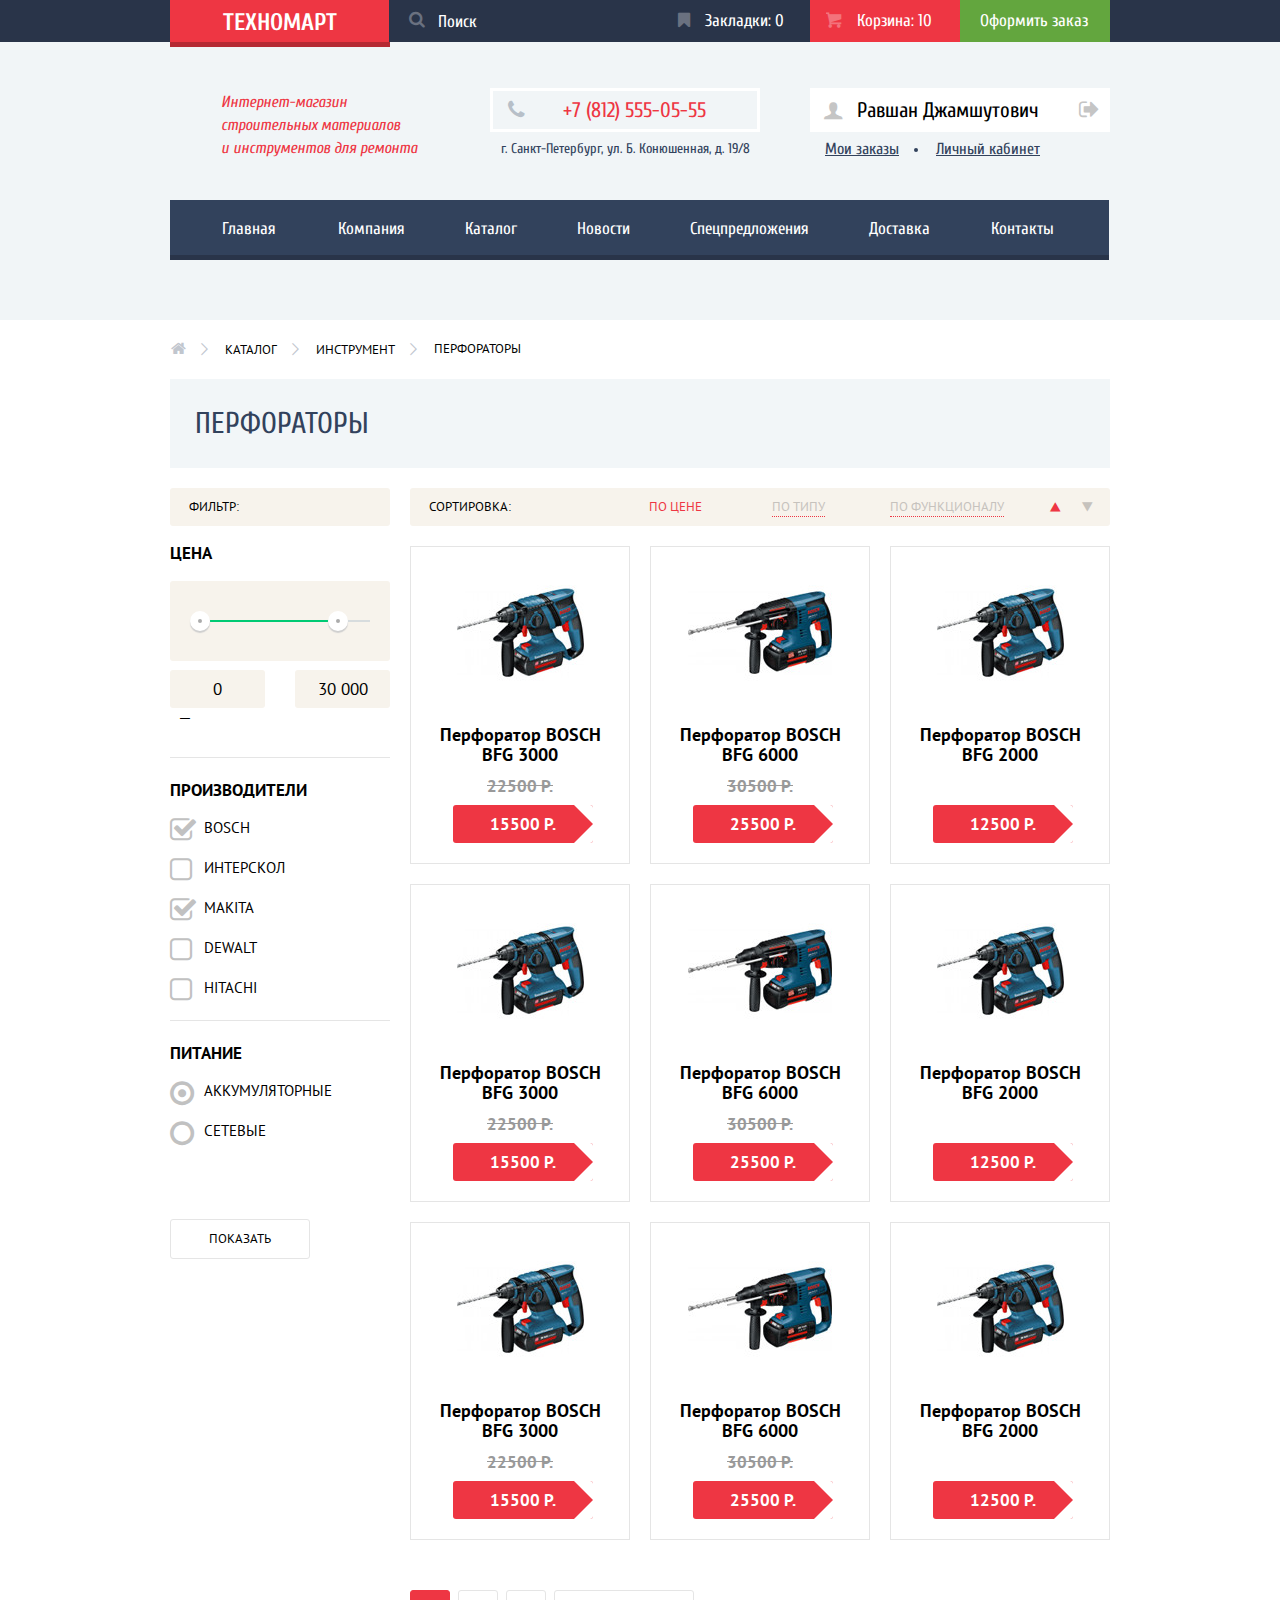
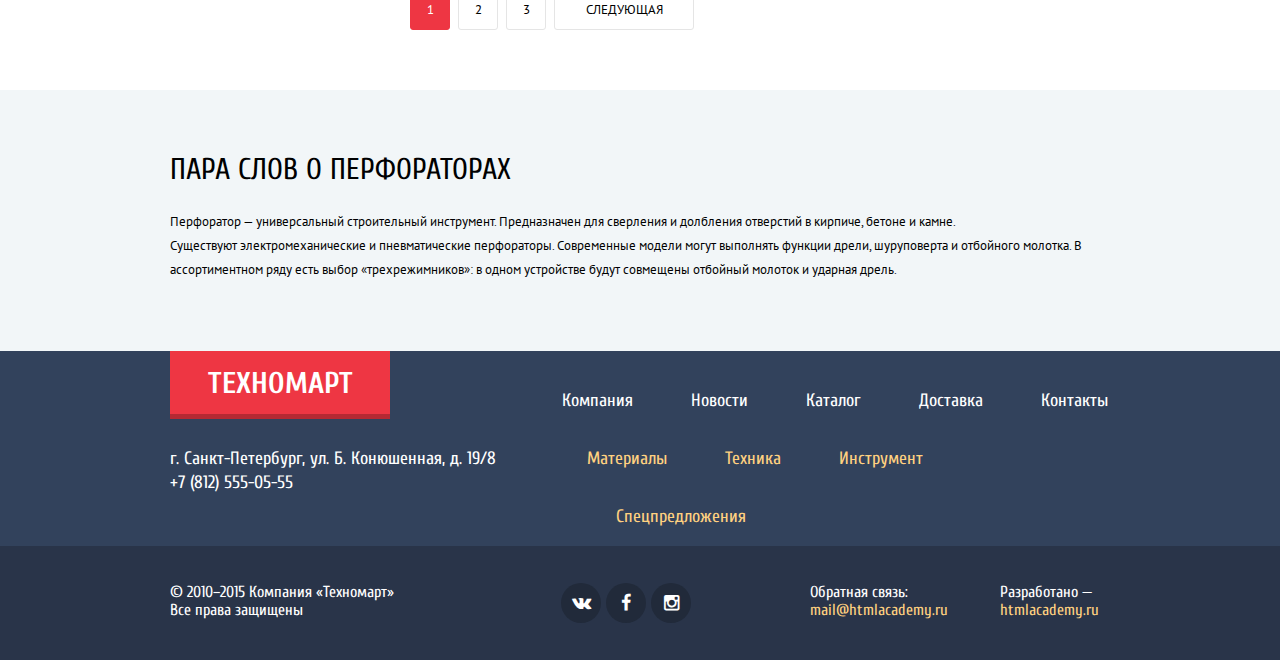
==== commit e3fa7ac4: "final version" ====
--- a/catalog.html
+++ b/catalog.html
@@ -1,348 +1,371 @@
-
-<!doctype html>
-<html lang="ru">
+<!DOCTYPE html>
+<html lang="ru" class="no-js">
 <head>
-  <meta charset="utf-8">
-  <title>техномарт</title>
-  <link rel="stylesheet" href="css/style.css">
+    <meta charset="UTF-8">
+    <title>Техномарт</title>
+    <link href="https://fonts.googleapis.com/css?family=Cuprum:400,700,400italic%7CPT+Sans:400,700&amp;subset=cyrillic-ext,latin" rel="stylesheet" type="text/css">
+    <link rel="stylesheet" href="css/normalize.css">
+    <link rel="stylesheet" href="css/style.css">
 </head>
-
 <body>
-	<header class="main-header">
-		<!--самое верхнее меню-->
-		<div class="menu-1">
-				<a href="index.html" class="logo">
-					<img src="img/logo-technomart.svg" alt="логотип Техномарт">
-				</a>
-				<form class="search" action="https://echo.htmlacademy.ru">
-					<label class="search-label">
-  					<input class="search" type="text" placeholder="Поиск:" class="placeholder-search">
-  				</label>
-  			</form>
-				<a href="" class="bookmarks">Закладки:
-					<span class="bookmarks-number">0</span>
-				</a>
-				<a href="" class="cart">Корзина:
-					<span class="cart-number">0</span>
-				</a>
-				<a href="" class="make-order">Оформить заказ</a>
-		</div>
-		<!--конец верхнего меню-->
-		<div class="menu-2">
-			<div class="intro">
-				<p class="intro">Интернет-магазин строительных материалов и инструментов для ремонта</p>
-			</div>
-			<div class="intro-contact">
-				<a href="tel:78125550555"	class="intro-phone">+7 (812) 555-05-55</a>
-				<p class="intro-address">г. Санкт-Петербург, ул. Большая Конюшенная, д. 19/8</p>
-			</div>
-			<div class="intro-link-1">
-				<a href="" class="button-login">
-					<p class="button-login-p">Равшан Джамшутович</p>
-				</a>
-				<a href="" class="my-orders">Мои заказы</a>
-				<a href="" class="my-account">Личный кабинет</a>
-			</div>
-		</div>
-		<nav class="menu-3-nav">
-			<ul class="menu-3-ul">
-				<li class="menu-3">
-					<a href=""  class="menu-3-a">Главная</a>
-				</li>
-				<li  class="menu-3">
-					<a href=""  class="menu-3-a">Компания</a>
-				</li>
-				<li class="menu-3">
-					<a href="catalog.html"  class="menu-3-a">Каталог</a>
-				</li>
-				<li class="menu-3">
-					<a href=""  class="menu-3-a">Новости</a>
-				</li>
-				<li class="menu-3">
-					<a href=""  class="menu-3-a">Спецпредложения</a>
-				</li>
-				<li class="menu-3">
-					<a href=""  class="menu-3-a">Доставка</a>
-				</li>
-				<li class="menu-3">
-					<a href=""  class="menu-3-a">Контакты</a>
-				</li>
-			</ul>
-		</nav>
-	</header>
-
-<!--начало основного содержимого-->
-<main class="catalog-container">
-	<h1 class="page-title">Перфораторы</h1>
-		<ul class="breadcrumbs">
-			<li><a href="index.html">Главная</a></li>
-			<li><a href="catalog.html">Каталог</a></li>
-			<li><a href="catalog.html">Инструменты</a></li>
-			<li class="breadcrumbs-current">Перфораторы</li>
-		</ul>
-
-<div class="catalog-wrapper">
-	<!--боковая секция-->
-	<section class="filters">
-		<h2 class="visually-hidden">Фильтр товаров</h2>
-			<form class="filter" method="get" action="https://echo.htmlacademy.ru">
-				<div>Цена:</div>
-					<fieldset class="filters">
-						<legend>Производители:</legend>
-							<ul>
-								<li><label><input type="checkbox" name="power" value="">Bosch</label></li>
-								<li><label><input type="checkbox" name="power" value="" checked>Makita</label></li>
-								<li><label><input type="checkbox" name="power" value="">Hitachi</label></li>
-								<li><label><input type="checkbox" name="power" value="" checked>Dewalt</label></li>
-							</ul>
-					</fieldset>
-					<fieldset class="filters">
-						<legend>Питание:</legend>
-							<ul>
-								<li><label><input type="radio" name="power" value="" checked>Аккумуляторные</label></li>
-								<li><label><input type="radio" name="power" value="">Сетевые</label></li>
-							</ul>
-					</fieldset>
-				<button class="filter-button" type="submit">Показать</button>
-			</form>
-	</section>
-	<!--конец боковой секции-->
-	<!--блок с товарами-->
-	<!--span>Сортировка по цене по дате</span><!--не знаю какие тегом оформить, тут вроде должен быть список с радиоточками-->
-	<section class="catalog-products">
-		<h2 class="visually-hidden">Список средств для ухода</h2>
-    		<ul class="catalog-list">
-    			<div class="product-row">
-
-<!--карточка товара-->
-			<div class="popular-items card">
-        		<a href="catalog-item.html">
-        			<span class="flag flag-new">новинка</span>
-				      <div class="actions">
-				        <a href="#" class="buy">Купить</a>
-				        <a href="#" class="bookmark">В закладки</a>
-				      </div>
-          				<div class="catalog-item-image">
-            			<img src="img/perforator_1.png" width="" height="" alt="ПЕРФОРАТОР BOSCH BFG 6000">
-          				</div>
-          				<div class="product-card-title">Перфоратор Bosch BFG 6000</div>
-          			</a>
-						<div class="old-price">30500 Р.</div>
-						<div class="new-price">25500 Р.</div>
-				</div>
-<!--конец карточки товара-->
-<!--карточка товара-->
-			<div class="popular-items card">
-        		<a href="catalog-item.html">
-        			<span class="flag flag-new">новинка</span>
-				      <div class="actions">
-				        <a href="#" class="buy">Купить</a>
-				        <a href="#" class="bookmark">В закладки</a>
-				      </div>
-          				<div class="catalog-item-image">
-            			<img src="img/perforator_1.png" width="" height="" alt="ПЕРФОРАТОР BOSCH BFG 6000">
-          				</div>
-          				<div class="product-card-title">Перфоратор Bosch BFG 6000</div>
-          			</a>
-						<div class="old-price">30500 Р.</div>
-						<div class="new-price">25500 Р.</div>
-				</div>
-<!--конец карточки товара-->
-<!--карточка товара-->
-			<div class="popular-items card">
-        		<a href="catalog-item.html">
-        			<span class="flag flag-new">новинка</span>
-				      <div class="actions">
-				        <a href="#" class="buy">Купить</a>
-				        <a href="#" class="bookmark">В закладки</a>
-				      </div>
-          				<div class="catalog-item-image">
-            			<img src="img/perforator_1.png" width="" height="" alt="ПЕРФОРАТОР BOSCH BFG 6000">
-          				</div>
-          				<div class="product-card-title">Перфоратор Bosch BFG 6000</div>
-          			</a>
-						<div class="old-price">30500 Р.</div>
-						<div class="new-price">25500 Р.</div>
-				</div>
-<!--конец карточки товара-->
-<!--карточка товара-->
-			<div class="popular-items card">
-        		<a href="catalog-item.html">
-        			<span class="flag flag-new">новинка</span>
-				      <div class="actions">
-				        <a href="#" class="buy">Купить</a>
-				        <a href="#" class="bookmark">В закладки</a>
-				      </div>
-          				<div class="catalog-item-image">
-            			<img src="img/perforator_1.png" width="" height="" alt="ПЕРФОРАТОР BOSCH BFG 6000">
-          				</div>
-          				<div class="product-card-title">Перфоратор Bosch BFG 6000</div>
-          			</a>
-						<div class="old-price">30500 Р.</div>
-						<div class="new-price">25500 Р.</div>
-				</div>
-<!--конец карточки товара-->
-</div>
-    			<div class="product-row">
-
-<!--карточка товара-->
-			<div class="popular-items card">
-        		<a href="catalog-item.html">
-        			<span class="flag flag-new">новинка</span>
-				      <div class="actions">
-				        <a href="#" class="buy">Купить</a>
-				        <a href="#" class="bookmark">В закладки</a>
-				      </div>
-          				<div class="catalog-item-image">
-            			<img src="img/perforator_1.png" width="" height="" alt="ПЕРФОРАТОР BOSCH BFG 6000">
-          				</div>
-          				<div class="product-card-title">Перфоратор Bosch BFG 6000</div>
-          			</a>
-						<div class="old-price">30500 Р.</div>
-						<div class="new-price">25500 Р.</div>
-				</div>
-<!--конец карточки товара-->
-<!--карточка товара-->
-			<div class="popular-items card">
-        		<a href="catalog-item.html">
-        			<span class="flag flag-new">новинка</span>
-				      <div class="actions">
-				        <a href="#" class="buy">Купить</a>
-				        <a href="#" class="bookmark">В закладки</a>
-				      </div>
-          				<div class="catalog-item-image">
-            			<img src="img/perforator_1.png" width="" height="" alt="ПЕРФОРАТОР BOSCH BFG 6000">
-          				</div>
-          				<div class="product-card-title">Перфоратор Bosch BFG 6000</div>
-          			</a>
-						<div class="old-price">30500 Р.</div>
-						<div class="new-price">25500 Р.</div>
-				</div>
-<!--конец карточки товара-->
-<!--карточка товара-->
-			<div class="popular-items card">
-        		<a href="catalog-item.html">
-        			<span class="flag flag-new">новинка</span>
-				      <div class="actions">
-				        <a href="#" class="buy">Купить</a>
-				        <a href="#" class="bookmark">В закладки</a>
-				      </div>
-          				<div class="catalog-item-image">
-            			<img src="img/perforator_1.png" width="" height="" alt="ПЕРФОРАТОР BOSCH BFG 6000">
-          				</div>
-          				<div class="product-card-title">Перфоратор Bosch BFG 6000</div>
-          			</a>
-						<div class="old-price">30500 Р.</div>
-						<div class="new-price">25500 Р.</div>
-				</div>
-<!--конец карточки товара-->
-<!--карточка товара-->
-			<div class="popular-items card">
-        		<a href="catalog-item.html">
-        			<span class="flag flag-new">новинка</span>
-				      <div class="actions">
-				        <a href="#" class="buy">Купить</a>
-				        <a href="#" class="bookmark">В закладки</a>
-				      </div>
-          				<div class="catalog-item-image">
-            			<img src="img/perforator_1.png" width="" height="" alt="ПЕРФОРАТОР BOSCH BFG 6000">
-          				</div>
-          				<div class="product-card-title">Перфоратор Bosch BFG 6000</div>
-          			</a>
-						<div class="old-price">30500 Р.</div>
-						<div class="new-price">25500 Р.</div>
-				</div>
-<!--конец карточки товара-->
-</div>	
-</ul>
-		<ul class="pagination-list">
-      		<li class="pagination-item"><a href="#">1</a></li>
-      		<li class="pagination-item pagination-item-current"><a>2</a></li>
-      		<li class="pagination-item"><a href="#">3</a></li>
-      		<li class="pagination-item"><a href="#">4</a></li>
-    	</ul>
-	</section><!--конец блока с товарами-->
-</div>
-<div class="category-info">
-	<h3>Пара слов о перфораторах</h3>
-	<p>Это один из очень важных в строительных работах инструментов, который обеспечивает изготовление ровных дырок в самых разных материалах. Благодаря ударно-вращательному рабочему принципу, перфаратор можно применить как для мягких, так же и для твёрдых поверхностей.Инструмент часто используют вместо отбойного молотка, таким образом уменьшая расходы на приобретение добавочного оборудования.</p>
-</div>
-</main>
-<footer class="footer-wrapper">
-	<div class="footer-1">
-		<img src="img/logo-technomart.svg" class="logo footer-logo" alt="логотип Техномарт">
-		<ul class="white-list">
-			<li><a href="" class="white-list-a">Компания</a></li>
-			<li><a href="catalog.html" class="white-list-a">Каталог</a></li>
-			<li><a href=""  class="white-list-a">Новости</a></li>
-			<li><a href="" class="white-list-a">Доставка</a></li>
-			<li><a href="" class="white-list-a">Контакты</a></li>
-		</ul>
-		<p class="footer-adress">г. Санкт-Петербург, ул. Большая Конюшенная, д. 19/8</p>
-		<ul class="yellow-list">
-			<li><a href="" class="yellow-list-a">Материалы</a></li>
-			<li><a href="" class="yellow-list-a">Техника</a></li>
-			<li><a href="" class="yellow-list-a">Инструмент</a></li>
-			<li><a href="" class="yellow-list-a">Спецпредложения</a></li>
-		</ul>
-</div>
-	<div class="footer-2">
-		<p class="footer-2-info"> © 2010-2017 Компания "Техномарт"<br>Все права защищены</p>
-		<div class="footer-smm">
-			<ul class="footer-2">
-				<li>
-					<a href="https://vk.com" class="smm">
-						<svg version="1.1" id="Layer_1" xmlns="http://www.w3.org/2000/svg" xmlns:xlink="http://www.w3.org/1999/xlink" x="0px" y="0px" width="26px" height="15px" viewBox="0 0 26 15" enable-background="new 0 0 26 15" xml:space="preserve">
-							<path fill="#FFFFFF" d="M16.138,11.51c0.956-0.309,2.18,2.04,3.483,2.939c0.978,0.681,1.727,0.534,1.727,0.534l3.473-0.05
-							c0,0,1.815-0.112,0.957-1.554c-0.071-0.12-0.503-1.069-2.585-3.022c-2.177-2.043-1.882-1.712,0.739-5.244
-							c1.597-2.153,2.236-3.468,2.036-4.028c-0.192-0.539-1.365-0.399-1.365-0.399L20.69,0.713c-0.381,0.001-0.704,0.119-0.851,0.515
-							c-0.003,0.004-0.621,1.666-1.445,3.079c-1.741,2.989-2.436,3.148-2.724,2.961c-0.661-0.433-0.494-1.737-0.494-2.664
-							c0-2.897,0.432-4.105-0.846-4.417c-0.427-0.104-0.739-0.172-1.828-0.182c-1.392-0.021-2.574,0-3.244,0.329
-							c-0.445,0.223-0.786,0.712-0.579,0.74c0.26,0.035,0.843,0.16,1.155,0.586c0.401,0.552,0.389,1.789,0.389,1.789
-							s0.229,3.411-0.54,3.834c-0.528,0.29-1.25-0.302-2.803-3.016C6.087,2.879,5.488,1.345,5.488,1.345S5.372,1.06,5.162,0.904
-							C4.912,0.719,4.562,0.66,4.562,0.66L0.848,0.684c0,0-0.558,0.016-0.763,0.262C-0.097,1.164,0.07,1.614,0.07,1.614
-							s2.909,6.881,6.203,10.347c3.02,3.182,6.452,2.971,6.452,2.971h1.555c0,0,0.469-0.054,0.709-0.312
-							c0.224-0.24,0.214-0.691,0.214-0.691S15.172,11.82,16.138,11.51z"/>
-						</svg>
-						<span class="visually-hidden">VK</span>
-					</a>
-				</li>
-				<li>
-					<a href="https://facebook.com/" class="smm">
-						<svg version="1.1" id="Layer_2" xmlns="http://www.w3.org/2000/svg" xmlns:xlink="http://www.w3.org/1999/xlink" x="0px" y="0px" width="12px" height="22px" viewBox="0 0 12 22" enable-background="new 0 0 12 22" xml:space="preserve">
-							<path fill="#FFFFFF" d="M12,4V0H8C5.791,0,4,1.791,4,4v4H0v4h4v10h4V12h4V8H8V4H12z"/>
-						</svg>
-						<span class="visually-hidden">FB</span>
-					</a>
-				</li>
-				<li>
-					<a href="https://instagram.com/" class="smm">
-						<svg version="1.1" id="Layer_1" xmlns="http://www.w3.org/2000/svg" xmlns:xlink="http://www.w3.org/1999/xlink" x="0px" y="0px" width="21px" height="21px" viewBox="0 0 21 21" enable-background="new 0 0 21 21" xml:space="preserve">
-							<path fill="#FFFFFF" d="M18,0H3C1.35,0,0,1.35,0,3v15c0,1.65,1.35,3,3,3h15c1.65,0,3-1.35,3-3V3C21,1.35,19.65,0,18,0z M10.5,7
-							c1.93,0,3.5,1.57,3.5,3.5S12.43,14,10.5,14S7,12.43,7,10.5S8.57,7,10.5,7z M18,18H3V9h1.181C4.067,9.482,4,9.983,4,10.5
-							c0,3.59,2.91,6.5,6.5,6.5s6.5-2.91,6.5-6.5c0-0.517-0.066-1.018-0.181-1.5H18V18z M18,7h-4V3h4V7z"/>
-						</svg>
-						<span class="visually-hidden">INST</span>
-					</a>
-				</li>
-			</ul>
-		</div>
-		<p>Обратная связь: <br><a href="" class="bottom-info">mail@htmlacademy.ru</a></p>
-		<p>Разработано - <br><a href="https://htmlacademy.ru" class="bottom-info">htmlacademy.ru</a></p>
-	</div>
-</footer>
-
-<!--модальное окно добавить в корзину-->
-<section class="modal-addtocart">
-	<div class="added">
-		<img src="img/icon-mark.svg" alt="галочка зеленая" class="added-img">
-		<p class="added-p">Товар добавлен в корзину!</p>
-	</div>
-	<div class="grey-field">
-		<button class="button-submit" type="submit">Оформить заказ</button>
-		<button class="button-submit-continue" type="submit">Продолжить покупки</button>	
-	</div>
-	<button class="modal-close-added" type="button">Закрыть</button>
-</section>
+    <header class="main-header">
+        <div class="main-header-bar">
+            <div class="container-center clearfix">
+                <a class="logo btn" href="index.html">Техномарт</a>
+                <form class="search clearfix" action="/echo" method="get">
+                    <input class="search-field" id="search-field" type="search" name="search" placeholder="Поиск">
+                    <button class="search-submit icon-search" id="search-submit" type="submit"></button>
+                </form>
+                <a class="bar-bookmark-count bar-btn icon-bookmark" href="#">Закладки: <span>0</span></a>
+                <a class="bar-cart-count bar-btn icon-basket  count-active" href="#">Корзина: <span class="count">10</span></a>
+                <a class="bar-order-btn bar-btn" href="#">Оформить заказ</a>
+            </div>
+        </div>
+        <div class="main-header-content">
+            <div class="container-center">
+                <div class="header-content-cols clearfix">
+                    <div class="main-header-text">
+                        Интернет-магазин строительных материалов<br> и инструментов для ремонта
+                    </div>
+                    <div class="main-header-contacts">
+                        <div class="contacts-tel icon-phone">
+                            +7 (812) 555-05-55
+                        </div>
+                        <div class="contacts-adress">
+                            г. Санкт-Петербург, ул. Б. Конюшенная, д. 19/8
+                        </div>
+                    </div>
+                    <div class="user-block">
+                        <div class="user-block-top clearfix">
+                            <a href="#" class="user-block-name">
+                               <i class="icon-user"></i>
+                                Равшан Джамшутович
+                            </a>
+                            <a href="#" class="user-block-logout icon-logout">Выйти</a>
+                        </div>
+                        <div class="user-block-bottom">
+                            <a class="user-block-link" href="#">Мои заказы</a>
+                            <a class="user-block-link" href="#" >Личный кабинет</a>
+                        </div>
+                    </div>
+                </div>
+                <nav class="main-nav">
+                    <ul class="main-nav-list">
+                        <li class="main-nav-item">
+                            <a class="main-nav-link" href="index.html">Главная</a>
+                        </li>
+                        <li class="main-nav-item">
+                            <a class="main-nav-link" href="#">Компания</a>
+                        </li>
+                        <li class="main-nav-item">
+                            <a class="main-nav-link" href="catalog.html">Каталог</a>
+                        </li>
+                        <li class="main-nav-item">
+                            <a class="main-nav-link" href="#">Новости</a>
+                        </li>
+                        <li class="main-nav-item">
+                            <a class="main-nav-link" href="#">Спецпредложения</a>
+                        </li>
+                        <li class="main-nav-item">
+                            <a class="main-nav-link" href="#">Доставка</a>
+                        </li>
+                        <li class="main-nav-item">
+                            <a class="main-nav-link" href="contacts.html">Контакты</a>
+                        </li>
+                    </ul>
+                </nav>
+            </div>
+        </div>
+    </header>
+    <div class="page-content">
+        <div class="breadcrumbs container-center">
+            <a class="breadcrumbs-item icon-home" href="index.html">Главная</a>
+            <a class="breadcrumbs-item" href="catalog.html">Каталог</a>
+            <a class="breadcrumbs-item" href="#">Инструмент</a>
+            <span class="breadcrumbs-item">Перфораторы</span>
+        </div>
+        <article class="catalog">
+            <div class="container-center clearfix">
+                <header class="page-header">
+                    <h1 class="inner-header-title page-title">Перфораторы</h1>
+                </header>
+                <section class="catalog-col catalog-filter">
+                    <form action="/echo" method="get">
+                        <header class="filter-header clearfix">
+                            <h2 class="filter-header-title">Фильтр:</h2>
+                        </header>
+                        <fieldset class="filter filter-price">
+                            <h3 class="filter-title">Цена</h3>
+                            <div class="range-controls">
+                                <div class="scale">
+                                    <div class="bar" style="margin-left: 20px; width: 70%"></div>
+                                </div>
+                                <div class="toggle toggle-min"></div>
+                                <div class="toggle toggle-max"></div>
+                            </div>
+                            <div class="price-controls clearfix">
+                                <label class="price-controls-min" for="price-controls-min">
+                                    <input id="price-controls-min" type="text" value="0">
+                                </label>
+                                <label class="price-controls-max" for="price-controls-max">
+                                    <input id="price-controls-max" type="text" value="30 000">
+                                </label>
+                            </div>
+                        </fieldset>
+                        <fieldset class="filter filter-brands">
+                            <h3 class="filter-title">Производители</h3>
+                            <input class="filer-brands-checkbox" id="checkbox-1" type="checkbox" name="checkbox" value="bosch" checked>
+                            <label class="filter-brands-item" for="checkbox-1">Bosch</label>
+                            <input class="filer-brands-checkbox" id="checkbox-2" type="checkbox" name="checkbox" value="interscol">
+                            <label class="filter-brands-item" for="checkbox-2">Интерскол</label>
+                            <input class="filer-brands-checkbox" id="checkbox-3" type="checkbox" name="checkbox" value="makita" checked>
+                            <label class="filter-brands-item" for="checkbox-3">Makita</label>
+                            <input class="filer-brands-checkbox" id="checkbox-4" type="checkbox" name="checkbox" value="devalt">
+                            <label class="filter-brands-item" for="checkbox-4">Dewalt</label>
+                            <input class="filer-brands-checkbox" id="checkbox-5" type="checkbox" name="checkbox" value="hitachi">
+                            <label class="filter-brands-item" for="checkbox-5">Hitachi</label>
+                        </fieldset>
+                        <fieldset class="filter filter-supply">
+                            <h3 class="filter-title">Питание</h3>
+                            <input class="filter-supply-radio" id="radio-1" type="radio" name="radiogroup" value="battery" checked>
+                            <label class="filter-supply-item" for="radio-1">Аккумуляторные</label>
+                            <input class="filter-supply-radio" id="radio-2" type="radio" name="radiogroup" value="mains">
+                            <label class="filter-supply-item" for="radio-2">Сетевые</label>
+                        </fieldset>
+                        <button class="catalog-btn" type="submit">Показать</button>
+                    </form>
+                </section>
+                <section class="catalog-col catalog-gallery">
+                    <header class="filter-header clearfix">
+                        <h2 class="filter-header-title">
+                            Сортировка:
+                        </h2>
+                        <div class="sort-direction clearfix">
+                            <a class="sort-dir icon-up-dir sort-dir-active" href="#">Вверх</a>
+                            <a class="sort-dir icon-down-dir" href="#">Вниз</a>
+                        </div>
+                        <div class="sort-list clearfix">
+                            <a class="sort-item sort-item-active" href="#">По цене</a>
+                            <a class="sort-item" href="#">По типу</a>
+                            <a class="sort-item" href="#">По функционалу</a>
+                        </div>
+                    </header>
+                    <section class="catalog-products">
+                        <article class="product-card">
+                            <div class="product-card-actions">
+                                <a href="product.html" class="btn product-card-actions-buy icon-basket">Купить</a>
+                                <a href="#" class="btn product-card-actions-bookmark">В закладки</a>
+                            </div>
+                            <div class="product-card-image">
+                                <img src="images/product_002.jpg" alt="Перфоратор BOSCH BFG 3000" width="127" height="112">
+                            </div>
+                            <h3 class="product-card-title">Перфоратор BOSCH BFG 3000</h3>
+                            <div class="product-card-discount">22500 р.</div>
+                            <div class="product-card-price">15500 р.</div>
+                        </article>
+                        <article class="product-card">
+                            <div class="product-card-actions">
+                                <a href="product.html" class="btn product-card-actions-buy icon-basket">Купить</a>
+                                <a href="#" class="btn product-card-actions-bookmark">В закладки</a>
+                            </div>
+                            <div class="product-card-image">
+                                <img src="images/product_003.jpg" alt="Перфоратор BOSCH BFG 6000" width="144" height="128">
+                            </div>
+                            <h3 class="product-card-title">Перфоратор BOSCH BFG 6000</h3>
+                            <div class="product-card-discount">30500 р.</div>
+                            <div class="product-card-price">25500 р.</div>
+                        </article>
+                        <article class="product-card">
+                            <div class="product-card-actions">
+                                <a href="product.html" class="btn product-card-actions-buy icon-basket">Купить</a>
+                                <a href="#" class="btn product-card-actions-bookmark">В закладки</a>
+                            </div>
+                            <div class="product-card-image">
+                                <img src="images/product_002.jpg" alt="Перфоратор BOSCH BFG 2000" width="127" height="112">
+                            </div>
+                            <h3 class="product-card-title">Перфоратор BOSCH BFG 2000</h3>
+                            <div class="product-card-discount"></div>
+                            <div class="product-card-price">12500 р.</div>
+                        </article>
+                        <article class="product-card">
+                            <div class="product-card-actions">
+                                <a href="product.html" class="btn product-card-actions-buy icon-basket">Купить</a>
+                                <a href="#" class="btn product-card-actions-bookmark">В закладки</a>
+                            </div>
+                            <div class="product-card-image">
+                                <img src="images/product_002.jpg" alt="Перфоратор BOSCH BFG 3000" width="127" height="112">
+                            </div>
+                            <h3 class="product-card-title">Перфоратор BOSCH BFG 3000</h3>
+                            <div class="product-card-discount">22500 р.</div>
+                            <div class="product-card-price">15500 р.</div>
+                        </article>
+                        <article class="product-card">
+                            <div class="product-card-actions">
+                                <a href="product.html" class="btn product-card-actions-buy icon-basket">Купить</a>
+                                <a href="#" class="btn product-card-actions-bookmark">В закладки</a>
+                            </div>
+                            <div class="product-card-image">
+                                <img src="images/product_003.jpg" alt="Перфоратор BOSCH BFG 6000" width="144" height="128">
+                            </div>
+                            <h3 class="product-card-title">Перфоратор BOSCH BFG 6000</h3>
+                            <div class="product-card-discount">30500 р.</div>
+                            <div class="product-card-price">25500 р.</div>
+                        </article>
+                        <article class="product-card">
+                            <div class="product-card-actions">
+                                <a href="product.html" class="btn product-card-actions-buy icon-basket">Купить</a>
+                                <a href="#" class="btn product-card-actions-bookmark">В закладки</a>
+                            </div>
+                            <div class="product-card-image">
+                                <img src="images/product_002.jpg" alt="Перфоратор BOSCH BFG 2000" width="127" height="112">
+                            </div>
+                            <h3 class="product-card-title">Перфоратор BOSCH BFG 2000</h3>
+                            <div class="product-card-discount"></div>
+                            <div class="product-card-price">12500 р.</div>
+                        </article>
+                        <article class="product-card">
+                            <div class="product-card-actions">
+                                <a href="product.html" class="btn product-card-actions-buy icon-basket">Купить</a>
+                                <a href="#" class="btn product-card-actions-bookmark">В закладки</a>
+                            </div>
+                            <div class="product-card-image">
+                                <img src="images/product_002.jpg" alt="Перфоратор BOSCH BFG 3000" width="127" height="112">
+                            </div>
+                            <h3 class="product-card-title">Перфоратор BOSCH BFG 3000</h3>
+                            <div class="product-card-discount">22500 р.</div>
+                            <div class="product-card-price">15500 р.</div>
+                        </article>
+                        <article class="product-card">
+                            <div class="product-card-actions">
+                                <a href="product.html" class="btn product-card-actions-buy icon-basket">Купить</a>
+                                <a href="#" class="btn product-card-actions-bookmark">В закладки</a>
+                            </div>
+                            <div class="product-card-image">
+                                <img src="images/product_003.jpg" alt="Перфоратор BOSCH BFG 6000" width="144" height="128">
+                            </div>
+                            <h3 class="product-card-title">Перфоратор BOSCH BFG 6000</h3>
+                            <div class="product-card-discount">30500 р.</div>
+                            <div class="product-card-price">25500 р.</div>
+                        </article>
+                        <article class="product-card">
+                            <div class="product-card-actions">
+                                <a href="product.html" class="btn product-card-actions-buy icon-basket">Купить</a>
+                                <a href="#" class="btn product-card-actions-bookmark">В закладки</a>
+                            </div>
+                            <div class="product-card-image">
+                                <img src="images/product_002.jpg" alt="Перфоратор BOSCH BFG 2000" width="127" height="112">
+                            </div>
+                            <h3 class="product-card-title">Перфоратор BOSCH BFG 2000</h3>
+                            <div class="product-card-discount"></div>
+                            <div class="product-card-price">12500 р.</div>
+                        </article>
+                    </section>
+                    <div class="catalog-paginator">
+                        <span class="paginator-link paginator-link-current" href="#">1</span>
+                        <a class="paginator-link" href="#">2</a>
+                        <a class="paginator-link" href="#">3</a>
+                        <a class="paginator-link catalog-btn" href="#">Следующая</a>
+                    </div>
+                </section>
+            </div>
+            <section class="catalog-promo">
+                <div class="container-center">
+                    <h2 class="page-title catalog-promo-title">Пара слов о перфораторах</h2>
+                    <p class="page-text">
+                        Перфоратор — универсальный строительный инструмент.
+                        Предназначен для сверления и долбления отверстий в кирпиче, бетоне и камне.
+                    </p>
+                    <p class="page-text">
+                        Существуют электромеханические и пневматические перфораторы.
+                        Современные модели могут выполнять функции дрели, шуруповерта и отбойного молотка.
+                        В ассортиментном ряду есть выбор «трехрежимников»:
+                        в одном устройстве будут совмещены отбойный молоток и ударная дрель.
+                    </p>
+                </div>
+            </section>
+        </article>
+    </div>
+    <footer class="main-footer">
+        <div class="main-footer-content">
+            <div class="container-center clearfix">
+                <div class="main-footer-content-col-left footer-content-wrapper">
+                    <a class="footer-logo logo btn" href="index.html">Техномарт</a>
+                    <p class="footer-contacts">
+                        г. Санкт-Петербург, ул. Б. Конюшенная, д. 19/8<br>
+                        +7 (812) 555-05-55
+                    </p>
+                </div>
+                <div class="main-footer-content-col-right">
+                    <nav class="footer-nav">
+                        <ul class="footer-nav-list">
+                            <li class="footer-nav-item">
+                                <a class="footer-nav-link" href="index.html">Компания</a>
+                            </li>
+                            <li class="footer-nav-item">
+                                <a class="footer-nav-link" href="#">Новости</a>
+                            </li>
+                            <li class="footer-nav-item">
+                                <a class="footer-nav-link" href="catalog.html">Каталог</a>
+                            </li>
+                            <li class="footer-nav-item">
+                                <a class="footer-nav-link" href="#">Доставка</a>
+                            </li>
+                            <li class="footer-nav-item">
+                                <a class="footer-nav-link" href="contacts.html">Контакты</a>
+                            </li>
+                        </ul>
+                        <ul class="footer-nav-list">
+                            <li class="footer-nav-item">
+                                <a class="footer-nav-link" href="#">Материалы</a>
+                            </li>
+                            <li class="footer-nav-item">
+                                <a class="footer-nav-link" href="#">Техника</a>
+                            </li>
+                            <li class="footer-nav-item">
+                                <a class="footer-nav-link" href="#">Инструмент</a>
+                            </li>
+                            <li class="footer-nav-item">
+                                <a class="footer-nav-link" href="#">Спецпредложения</a>
+                            </li>
+                        </ul>
+                    </nav>
+                </div>
+            </div>
+        </div>
+        <div class="main-footer-bar">
+            <div class="container-center clearfix">
+                <div class="main-footer-bar-col copyright">
+                    © 2010–2015 Компания «Техномарт»<br>
+                    Все права защищены
+                </div>
+                <div class="main-footer-bar-col social-media">
+                    <a class="social icon-vk" href="http://vk.com/htmlacademy">Вконтакте</a>
+                    <a class="social icon-facebook" href="http://www.facebook.com/htmlacademy">Facebook</a>
+                    <a class="social icon-instagramm" href="http://twitter.com/htmlacademy_ru">Twitter</a>
+                </div>
+                <div class="main-footer-bar-col clearfix">
+                    <div class="feedback">
+                        Обратная связь:<br>
+                        <a href="mailto:mail@htmlacademy.ru">mail@htmlacademy.ru</a>
+                    </div>
+                    <div class="developer">
+                        Разработано — <br>
+                        <a href="http://htmlacademy.ru">htmlacademy.ru</a>
+                    </div>
+                </div>
+            </div>
+        </div>
+    </footer>
+    <div class="modal modal-cart">
+        <a class="modal-close modal-cart-close" href="catalog.html">Назад</a>
+        <div class="modal-content modal-cart-content">
+            <p class="modal-text">Товар добавлен в корзину!</p>
+        </div>
+        <div class="modal-footer">
+            <button class="modal-btn btn" type="button" name="send">Оформить заказ</button>
+            <a class="modal-btn modal-close-btn" href="#">Продолжить покупки</a>
+        </div>
+    </div>
+    <script src="js/script.js"></script>
 </body>
-</html>+</html>
--- a/css/style.css
+++ b/css/style.css
@@ -1,1249 +1,2023 @@
+@charset 'UTF-8';
+
+ @font-face {
+  font-family: 'symbols-technomart';
+  src: url('../font/symbols-technomart.eot?22619757');
+  src: url('../font/symbols-technomart.eot?22619757#iefix') format('embedded-opentype'),
+       url('../font/symbols-technomart.woff?22619757') format('woff'),
+       url('../font/symbols-technomart.ttf?22619757') format('truetype'),
+       url('../font/symbols-technomart.svg?22619757#symbols-technomart') format('svg');
+  font-weight: normal;
+  font-style: normal;
+}
+ 
+ [class^='icon-']:before, [class*=' icon-']:before {
+  font-family: 'symbols-technomart';
+  font-style: normal;
+  font-weight: normal;
+  speak: none;
+  display: inline-block;
+  text-decoration: inherit;
+  width: 1em;
+  margin-right: 10px;
+  text-align: center;
+  opacity: 1;
+  font-variant: normal;
+  text-transform: none;
+  line-height: 1em;
+  margin-left: .2em;
+  font-size: 100%;}
+ 
+.icon-left:before { content: '\3c'; } /* '&lt;' */
+.icon-right:before { content: '\3e'; } /* '&gt;' */
+.icon-basket:before { content: '\62'; } /* 'b' */
+.icon-facebook:before { content: '\66'; } /* 'f' */
+.icon-twitter:before { content: '\74'; } /* 't' */
+.icon-vk:before { content: '\76'; } /* 'v' */
+.icon-up:before { content: '\2c4'; } /* '˄' */
+.icon-down:before { content: '\2c5'; } /* '˅' */
+.icon-left-big:before { content: '\2190'; } /* '←' */
+.icon-right-big:before { content: '\2192'; } /* '→' */
+.icon-login:before { content: '\2386'; } /* '⎆' */
+.icon-logout:before { content: '\241b'; } /* '␛' */
+.icon-up-dir:before { content: '\25b2'; } /* '▲' */
+.icon-down-dir:before { content: '\25bc'; } /* '▼' */
+.icon-circle:before { content: '\25cb'; } /* '○' */
+.icon-circle-dot:before { content: '\25cf'; } /* '●' */
+.icon-star:before { content: '\2605'; } /* '★' */
+.icon-check-off:before { content: '\2610'; } /* '☐' */
+.icon-check-on:before { content: '\2611'; } /* '☑' */
+.icon-youtube:before { content: '\f39e'; } /* '' */
+.icon-home:before { content: '🏠'; } /* '\1f3e0' */
+.icon-user:before { content: '👨'; } /* '\1f468' */
+.icon-phone:before { content: '📞'; } /* '\1f4de' */
+.icon-instagramm:before { content: '📷'; } /* '\1f4f7' */
+.icon-search:before { content: '🔍'; } /* '\1f50d' */
+.icon-bookmark:before { content: '🔖'; } /* '\1f516' */
+
+/* Common styles */
 body {
-  margin: 50;
-  padding: 0;
-  display: flex;
-  flex-direction: column;
-  font-family: "Cuprum", "PT Sans", "Arial", sans-serif;
-  font-size: 14px;
-  line-height: 24px;
-  font-weight: normal;
-  
-  background-color: #fff;
-}
-@font-face {
-font-family: "Cuprum";
-src: url("../fonts/cuprum.woff2") format("woff2"), 
-      url("../fonts/cuprum.woff") format("woff"); 
-      font-weight:normal;
-      font-style: normal;
-}
-@font-face{
-font-family: "Cuprum";
-src: url("../fonts/cuprumbold.woff2") format("woff2"),
-      url("../fonts/cuprumbold.woff") format("woff");
-      font-weight: bold;
-      font-style: normal;
-}
-@font-face{
-font-family: "PT Sans";
-src:url("../fonts/ptsans.woff") format("woff"),
-      url("../fonts/ptsans.woff2") format("woff2");
-      font-style: normal;
-      font-weight: normal;
-}
-@font-face{
-font-family: "PT Sans";
-src: url("../fonts/ptsansbold.woff") format("woff"),
-      url("../fonts/ptsansbold.woff2") format("woff2");
-      font-weight: bold;
-      font-style: normal;
-}
-a {
-  text-decoration: none;
-  /*color: #fff;*/
-}
-ul {
-  list-style: none; /*убираем маркеры списка*/
-  margin: 0; /*убираем верхнее и нижнее поле, равное 1em*/
-}
-
-/*стили верхнего меню*/
-
-.main-header li,
-footer li {
-  display: inline-flex; /*просто флекс не работает, меню получается в столбик а не в строчку*/
-  flex-wrap: wrap;
-}
+    min-width: 960px;
+    font-size: 13px;
+    font-family: 'PT Sans', 'Arial', sans-serif;
+    font-weight: 400;
+    color: #000000;
+}
+
+img {
+    max-width: 100%;
+    height: auto;
+}
+
+.container-center {
+    width: 940px;
+    margin: 0 auto;
+    padding: 0 10px;
+}
+
+.clearfix:after{
+    content:'';
+    display:table;
+    clear:both;
+}
+
+.page-title {
+    padding: 0;
+    margin: 0;
+    vertical-align: middle;
+    font-size: 30px;
+    line-height: 38px;
+    font-family: 'Cuprum', 'Arial', sans-serif;
+    font-weight: 400;
+    text-transform: uppercase;
+}
+
+.page-text {
+    margin: 0;
+    padding: 0;
+    font-size: 13px;
+    line-height: 24px;
+}
+
+.btn {
+    display: block;
+    padding: 10px 0 10px 0;
+    white-space: nowrap;
+    overflow: hidden;
+    text-align: center;
+    font-size: 14px;
+    line-height: 18px;
+    font-family: 'Cuprum', 'Arial', sans-serif;
+    text-transform: uppercase;
+    text-decoration: none;
+    color: #ffffff;
+    border-radius: 3px;
+    background-color: #ee3643;
+}
+
+.btn:hover {
+    background-color: #ca2c37;
+    outline: none;
+}
+
+.btn:active {
+    background-color: #ba2732;
+    outline: none;
+}
+
+/* MAIN HEADER start */
+
 .main-header {
-  height: 320px;
-  width: 100%;   
-  background-color: #f4f7f9;
-}
-.menu-1 {
-  height: 45px;/*по макету 43, а по факту не хватает такой высоты, надо больше*/
-  padding: 0 130px;
-}
-.cart {
-  width: 150px;
-  text-align: center;
-  font-size: 17px;
-  color: #fff;
-  margin: 10px;
-}
-.cart::before {
-  content: ""; /*поле контент оставляем пустым*/
-  width: 15px;
-  height: 15px;
-  background-image: url("../img/icon-cart.svg");
-  display: inline-block;
-  margin-right: 15px;
-}
-.cart:hover {
-  background-color: #212a3a;
-}
-.bookmarks {
-  width: 150px;
-  text-align: center;
-  font-size: 17px;
-  margin: 10px;
-  color: #fff;
-  background-position: top left;
-}
-.bookmarks:before {
-  content: ""; /*поле контент оставляем пустым*/
-  width: 15px;
-  height: 15px;
-  background-image: url("../img/icon-bookmark.svg");
-  background-repeat: no-repeat;
+    font-family: 'Cuprum', 'Arial', sans-serif;
+}
+
+/* Main Header Bar */
+.main-header-bar {
+    background-color: #293449;
+}
+
+.logo {
+    float: left;
+    width: 220px;
+    padding: 11px 0 7px 0;
+    font-size: 24px;
+    line-height: 24px;
+    font-weight: 700;
+    background-color: #ee3643;
+    border-radius: 0;
+    box-shadow: 0 5px #b52933;
+}
+
+.bar-logo:hover {
+    background-color: #ca2c37;
+}
+
+.bar-logo:active {
+    background-color: #ba2732;
+}
+
+.search {
+    position: relative;
+    float: left;
+    width: 270px;
+}
+
+.search-field {
+    float: right;
+    width: 220px;
+    height: 40px;
+    padding-left: 49px;
+    border: none;
+    font-size: 17px;
+    line-height: 24px;
+    font-family: 'Cuprum', 'Arial', sans-serif;
+    color: #ffffff;
+    background-color: #293449;
+    outline: none;
+}
+
+.search-field::-webkit-input-placeholder {
+    color: #ffffff;
+}
+ 
+.search-field:-moz-placeholder { /* Firefox 18- */
+    color: #ffffff;
+}
+ 
+.search-field::-moz-placeholder {  /* Firefox 19+ */
+    color: #ffffff;
+}
+ 
+.search-field:-ms-input-placeholder {
+    color: #ffffff;
+}
+
+.search-submit {
+    float: left;
+    margin: 0;
+    padding: 0;
+    border: none;
+    color: #6a7180;
+}
+
+
+.icon-search:before {
+    position: absolute;
+    top: 11px;
+    left: 15px;
+    font-size: 17px;
+}
+
+.search:hover,
+.search:hover .search-submit{
+    background-color: #212a3a;
+    color: #ffffff;
+}
+
+.search-field:focus,
+.search-field:focus + .search-submit {
+    background-color: #ffffff;
+}
+
+.search-field:focus {
+    color: #000000;
+}
+
+.search-field:focus + .search-submit {
+    color: #ee3643;
+}
+
+.bar-btn {
+    position: relative;
+    float: left;
+    width: 148px;
+    padding: 12px 2px 12px 0px;
+    white-space: nowrap;
+    overflow: hidden;
+    text-align: center;
+    font-size: 17px;
+    line-height: 18px;
+    font-family: 'Cuprum', 'Arial', sans-serif;
+    text-decoration: none;
+    color: #ffffff;
+    background-color: #293449;
+    border-radius: 0;
+}
+
+.bar-btn:last-child {
+    margin-right: 0;
+}
+
+.bar-bookmark-count,
+.bar-cart-count {
+    width: 128px;
+    padding-left: 20px;
+}
+
+.bar-bookmark-count:hover,
+.bar-cart-count:hover {
+    background-color: #212a3a;
+}
+
+.bar-bookmark-count:active,
+.bar-cart-count:active {
+    background-color: #161d29;
+    color: #a2a4a6;
+}
+
+.icon-bookmark:before,
+.icon-basket:before {
+    position: absolute;
+    left: 12px;
+    opacity: 0.3;
+}
+
+.icon-bookmark:hover:before,
+.icon-basket:hover:before {
+    opacity: 1;
+}
+
+.icon-bookmark:active:before,
+.icon-basket:active:before {
+    opacity: 0.3;
+}
+
+.bar-order-btn {
+    background-color: #63a63e;
+}
+
+.bar-order-btn:hover {
+    background-color: #5fbb2d
+}
+
+.bar-order-btn:active {
+    background-color: #518534;
+}
+
+/* Main Header Content */
+.main-header-content {
+    padding: 46px 0 60px 0;
+    background-color: #f1f5f7;
+}
+
+.header-content-cols {
+    margin-bottom: 39px;
+}
+
+.main-header-text {
+    float: left;
+    width: 218px;
+    margin: 3px 51px 0 51px;
+    font-size: 16px;
+    line-height: 23px;
+    font-style: italic;
+    font-weight: 400;
+    color: #ee3643;
+}
+
+.main-header-contacts {
+    float: left;
+    width: 270px;
+}
+
+.contacts-tel {
+    padding: 8px;
+    border: 3px solid #ffffff;
+    font-size: 21px;
+    line-height: 21px;
+    color: #ee3643;
+}
+
+.icon-phone:before {
+    margin-right: 32px;
+    color: #b7bfc8;
+}
+
+.contacts-adress {
+    margin-top: 5px;
+    text-align: center;
+    font-size: 14px;
+    line-height: 24px;
+    color: #32425c;
+}
+
+.user-block {
+    float: right;
+    width: 300px;
+}
+
+.user-block-btn {
+    float: left;
+    width: 85px;
+    padding: 11px 24px 12px 24px;
+    white-space: nowrap;
+    overflow: hidden;
+    text-align: center;
+    font-size: 21px;
+    line-height: 21px;
+    font-family: 'Cuprum', 'Arial', sans-serif;
+    font-weight: 400;
+    text-transform: none;
+    text-decoration: none;
+    color: #000000;
+    background-color: #ffffff;
+}
+
+.user-block-login {
+    margin: 0 10px 0 19px;
+    padding-left: 10px;
+    padding-right: 26px;
+}
+
+.user-block-sign-up {
+    width: 102px;
+}
+
+.user-block-login:hover,
+.user-block-sign-up:hover {
+    color: #ee3643;
+}
+
+.user-block-login:active,
+.user-block-sign-up:active {
+    color: #c5c5c5;
+}
+
+.icon-login:before {
+    color: #c5c5c5;
+}
+
+.icon-login:hover:before {
+    color: #32425c;
+}
+
+.icon-login:active:before {
+    color: #c5c5c5;
+}
+
+/* Main Navigation */
+.main-nav {
+    padding: 0;
+}
+
+.main-nav-list {
+    padding: inherit;
+    font-size: 0;
+}
+
+.main-nav-item {
     display: inline-block;
-  margin-right: 15px;
-}
-.bookmarks:hover {
-  background-color: #212a3a;
-}
-.make-order {
-  display: block;
-  width: 150px;
-  text-align: center;
-  font-size: 20px;
-  background-color: #63a63e;
-  color: rgb(255, 255, 255);
-  line-height: 1;
-  margin: ;
-  padding: 20px;
-}
-.make-order:hover {
-  background-color: #5fbb2d;
-}
-.make-order:active {
-  background-color: #518534;
-}
-.logo {
-  background-color: #ee3643;
-  border-bottom: #b52933 5px solid; 
-  background-position: top center;
-  padding: 15px 50px;
-}
-.logo:hover {
-  background-color: #ca2c37;
-}
-.logo:active {
-  background-color: #ba2732;
-}
-.search {
-  color: red;
-  padding: 10px;
-}
-.search::before {
-  background-image: url("../img/icon-search.svg");
-  background-repeat: no-repeat;
-  background-position: top center;
-  content: ""; /*поле контент оставляем пустым*/
-  display: inline-block;
-  margin-right: 15px;
-  width: 20px;
-  height: 20px;
-}
-.placeholder-search 
-{color: red;}
-.button-login-p {
-  box-sizing: border-box;
-}
-.my-orders,
-.my-account {
-  text-decoration: underline;
-}
-.my-orders:focus,
-.my-account:focus {
-  text-decoration: underline;
-  color: #ee3643;
-}
-
-.menu-1 {
-  background-color: #32425c;
-  color: #ffffff;
-  text-decoration: none;
-  font-size: 16px;
-  list-style: none;
-  display: flex;
-  justify-content: space-around;
-}
-.search {
-  background-color: #32425c;
-  border-style: none;
-  color: #fff;
-}
-/*стили второго меню*/
-
-.menu-2 {
-  height: 158px;
-  text-decoration: none;
-  font-size: 16px;
-  list-style: none;
-  display: flex;
-  flex-wrap: wrap;
-  justify-content: center;
-  align-content: center;
-}
-.intro {
-  width: 250px;
-  display: flex;
-  flex-wrap: wrap;
-}
-.intro {
-  color: #ef6974;
-  font-size: 16px;
-  font-family: "Cuprum";
-  color: rgb(238, 54, 67);
-  font-style: italic;
-  line-height: 1.4;
-  text-align: left;
-}
-.intro-contact {
-  width: 330px;
-  text-align: center;
-  padding: 25px;
-  box-sizing: border-box;
-}
-.intro-phone {
-  color: #ee3643;
-  border: 3px solid #fff;
-  width: 430px;
-  height: 50px;
-  padding: 10px;
-  font-size: 24px;
-}
-.intro-phone::before {
-  background-image: url("../img/icon-phone.svg");
-  content: ""; /*поле контент оставляем пустым*/
-  display: inline-block;
-  margin-right: 30px;  
-  width: 20px;
-  height: 20px;
-  background-repeat: no-repeat;
-}
-
-.intro-address {
-  color: #32425c;
-  font-size: 12px;
-}
-.intro-link {
-  width: 300px;
-  display: flex;
-  justify-content: flex-end;
-  box-sizing: border-box;
-
-}
-.button-login,
-.button-reg {
-  display: block;
-  background-color: #fff;
-  color: #000;
-  padding: 0 15px;
-  margin: 10px;
-  height: 45px;
-}
-.button-login-p:before {
-  background-image: url("../img/icon-login.svg");
-  content: ""; /*поле контент оставляем пустым*/
-  width: 20px;
-  height: 20px;
-  background-repeat: no-repeat;
-  color: #c5c5c5;
-  display: inline-block;
-  margin-right: 15px;
-}
-
-.button-login-p:hover,
-.button-reg-p:hover {
-  color: #ee3643;
-}
-.button-login-p,
-.button-reg-p {
-  font-size: 18px;
-}
-
-.menu-3-ul
- {
-  background-color: #32425c;
-  color: #fff;
-  font-size: 16px;
-  text-align: center;
-  font-family: "Cuprum","Arial",sans-serif;
-  color: rgb(255, 255, 255);
-  line-height: 1;
-  display: flex;
-  justify-content: space-between;
-  width: 960px;
-  padding: 0 20px;
-  margin: 0 auto;
-  border-bottom: 3px solid #293449;
-  box-sizing: border-box;
-}
-
-.menu-3-a {
-  padding: 25px 10px;
-  color: white;
-}
-.menu-3-a:hover{
-  background-color: #293449;
-}
-
-
-/*стили основного контента*/
-.index-links {
-  width: 960px;
-  display: flex;
-  flex-wrap: wrap;
-  margin: 0 auto;
-}
-.index-links p{
-  font-size: 24px;
-  color: rgb(255, 255, 255);
-  font-weight: bold;
-  text-transform: uppercase;
-}
-.index-links-a{
-  color:#fff;
-  box-shadow: 0 0 0 150px rgba(0, 0, 0, 0.25) inset;
-  padding: 10px;
-  text-transform: uppercase;
-  text-align: center;
-}
-.row-1 {
-  width: 100%;
-  display: flex;
-  justify-content: space-between;
-  align-items: center;
-}
-.index-link {
-  width: 300px;
-  height: 125px;
-  margin: 15px;
-  padding: 25px;
-  box-sizing: border-box;
-  display: flex;
-}
-.index-link-info {
-  width: 137px;
-  display: flex;
-  flex-direction: column;
-  justify-content: space-between;
-}
-.index-link-img {
-  margin-left: 50px;
-}
-.materials {
-  background-color: #ffbf47;
-}
-.tools {
-  background-color: #3bbce3;
-}
-.tekniks {
-  background-color: #dc91d8;
-}
-.slider {
-  width: 620px;
-  margin: 20px;
-  background-color: red;
-}
-.row-2 {
-  display: flex;
-  flex-wrap: wrap;
-  justify-content: center;
-  width: 250px;
-  display: flex;
-  flex-direction: column;
-}
-.discount {
-  background-color: #8ed78f;
-}
-.delivery {
-  background-color: #ffc047;
-}
-
-/*popular items style*/
-.popular-items-section {
-  margin: 60px 130px;
-}
-.popular-items-wrapper {
-  width: 960px;
-  height: 55px;
-  background-color: #f9f5f0;
-  padding: 30px;
-  display: flex;
-  justify-content: space-around;
-  align-items: center;
-  margin-bottom: 40px;
-}
-.popular-items-header {
-  font-size: 30px;
-  font-family: "Cuprum";
-  color: rgb(50, 66, 92);
-  text-transform: uppercase;
-  text-align: left;
-}
-.popular-items-a {
-  font-size: 18px;
-  font-family: "Cuprum";
-  color: rgb(255, 255, 255);
-  text-transform: uppercase;
-  line-height: 1.286;
-  text-align: center;
-  width: 255px;
-  background-color: #ee3643;
-  padding: 15px 55px;
-  float: right;
-}
-.popular-items-cards {
-  margin: 10px;
-  width: 960px;
-  display: flex;
-  justify-content: space-between;
-  align-items: center;
-}
-.popular-items.card {
-  display: inline-block;
-  width: 218px;
-  margin: 20px;
-  line-height: 20px;
-  font-weight: bold;
-  text-align: center;
-  border: 2px solid #ccc;
-  position: relative;
-}
-.popular-items .flag {
-  width: 60px;
-  height: 60px;  
-  text-indent: -1000px;
-  overflow: hidden;
-  position: absolute;
-}
-.popular-items .flag-new {
-  background: url("../img/new-flag.png") no-repeat 0 0;
-}
-.popular-items .product-card-title {
-  min-height: 40px;
-  padding: 0 25px;
-  margin-top: 10px;
-  margin-bottom: 15px; 
-  color: black;
-  font-family: "PT Sans", "Arial", sans-serif;
-  font-size: 18px; 
-}
-
-
-.popular-items .old-price {
-  min-height: 20px;
-  margin-top: 15px;
-  margin-bottom: 10px;
-  color: #999;
-  text-decoration: line-through;
-  text-align: center;
-}
-.popular-items .new-price {
-  position: relative;
-  width: 80px;
-  margin: 10px auto;
-  margin-bottom: 20px;
-  padding: 10px 30px; 
-  color: white;
-  background: #ee3643;
-  border-radius: 3px;
-  text-align: center;
-}
-.popular-items .new-price:after {
-  content: "";
-  position: absolute;
-  top: 0;
-  right: -20px;
-  width: 0;
-  height: 0;
-  border: 20px solid white;
-  border-left-color: #ee3643;
-}
-.popular-items .actions {
-  position: absolute;
-/*  top: 0;
-  left: 0;*/
-  
-  width: 218px;
-  height: 88px;
-  padding: 40px 0;
-  
-  background-color: rgba(255,255,255,0.9);
-  z-index: 10;
-}
-.popular-items .actions .buy,
-.popular-items .actions .bookmark {
-  display: block;
-  width: 129px;
-  margin: 0 auto;
-  margin-bottom: 7px;
-  padding: 7px 0;
-  background-color: #63a63e;
-  border: 3px solid #63a63e;
-  border-bottom-color: #367315;
-  border-radius:3px;
-  color: white;
-  font-size: 14px;
-  font-weight: normal;
-  font-family: "Cuprum", sans-serif;
-  line-height: 18px;
-  text-decoration: none;
-  text-transform: uppercase;
-  text-align: center;
-}
-.popular-items .actions .bookmark {
-  color: #32425c;
-  background: white;
-  border-bottom-color: #63a63e;
-}
-.popular-items .actions .bookmark:hover {
-  color: #000;
-}
-.popular-items .actions {
-  display: none;
-}
-
-.popular-items:hover .actions {
-  display: block;
-}
-.popular-items .actions .buy:focus,
-.popular-items .actions .bookmark:focus {
-  color: #518534;
-}
-
-/*popular brands style*/
-.popular-brands {
-  margin: 60px 130px;
-}
-.popular-brands-wrapper {
-  width: 960px;
-  height: 55px;
-  background-color: #f9f5f0;
-  padding: 30px;
-  display: flex;
-  justify-content: space-around;
-  align-items: center;
-}
-.popular-brands-header {
-  font-size: 30px;
-  font-family: "Cuprum";
-  color: rgb(50, 66, 92);
-  text-transform: uppercase;
-  text-align: left;
-}
-.popular-brands-a {
-  font-size: 18px;
-  font-family: "Cuprum";
-  color: rgb(255, 255, 255);
-  text-transform: uppercase;
-  line-height: 1.286;
-  text-align: center;
-  width: 255px;
-  background-color: #ee3643;
-  padding: 15px 55px;
-  float: right;
-}
-.brand-logos {
-  padding: 20px 0 0 0;
-  display:flex;
-  flex-wrap: wrap;
-  align-content: center;  
-  justify-content: space-between;
-  align-items: center;
-}
-.brand-logo {
-  outline: #f9f5f0 2px solid;
-  padding: 30px;
-  margin: 20px auto;
-  display: flex;
-  align-items: center;
-  justify-content: center;
-}
-.brand-logo-a {
-/*  width: 20%;
-*/  height: 95px;
-/*  outline: 2px solid red;
-*/}
-.brand-logo-img {
-  width: 100%;
-  height: auto;
-}
-/*features-style*/
+    vertical-align: top;
+}
+
+.main-nav-link {
+    display: block;
+    padding: 20px 30px 18px 30px;
+    border-bottom: 5px solid #293449;
+    text-align: center;
+    font-size: 17px;
+    line-height: 17px;
+    font-family: 'Cuprum', 'Arial', sans-serif;
+    font-weight: 400;
+    text-decoration: none;
+    color: #ffffff;
+    background-color: #32425c;
+    border-radius: 0;
+}
+
+.main-nav-item:first-child .main-nav-link {
+    padding-left: 52px;
+    padding-right: 32px;
+}
+
+.main-nav-item:last-child .main-nav-link {
+    padding-left: 31px;
+    padding-right: 55px;
+}
+
+.main-nav-link:hover {
+    background-color: #293449;
+}
+
+.main-nav-link:active {
+    color: #b2b2b2;
+    background-color: #1d2739;
+}
+
+/* MAIN HEADER end */
+
+/* MAIN CONTENT start */
 .features {
-  padding: 30px 130px;
-  background-color: #f4f8fa;
-}
-.services-header .header {
-  font-size: 30px;
-  font-family: "Cuprum";
-  color: rgb(0, 0, 0);
-  text-transform: uppercase;
-  line-height: 1;
-  text-align: left;
-}
-.services-header .p {
-  font-size: 14px;
-  font-family: "Cuprum";
-  color: rgb(0, 0, 0);
-  line-height: 1;
-  text-align: left;
-}
-.services-delivery .header {
-  font-size: 30px;
-  font-family: "Cuprum";
-  color: rgb(0, 0, 0);
-  text-transform: uppercase;
-  line-height: 1;
-  text-align: left;
-}
-.services-delivery .p {
-  font-size: 14px;
-  font-family: "Cuprum";
-  color: rgb(0, 0, 0);
-  line-height: 1;
-  text-align: left;
-}
-.features-wrapper {
-  display: flex;
-  align-items: center;
-}
-.features-img {
-  padding: 40px;
-  width: 210px;
-}
-.services-delivery {
-  width: 275px;
-}
-
-/*нижнее инфа*/
-.container-info {
-  width: 960px;
-  display: flex;
-  padding: 85px 130px;
-}
-.delivery-info {
-  width: 520px;  margin: 0 60px;
-
-}
-.contacts-info {
-  width: 300px;
-  margin: 0 60px;
-}
-
-.container-info-button {
-  display: block;
-  background-color: #ee3643;
-  width: 250px;
-  font-size: 16px;
-  color: rgb(255, 255, 255);
-  margin: 30px 0;
-  padding: 10px;
-  text-align: center;
-}
-.container-info-p {
-  font-size: 30px;
-  font-family: "Cuprum";
-  color: rgb(0, 0, 0);
-  text-transform: uppercase;
-  line-height: 1;
-}
-.rectangle {
-  width: 22px;
-  height: 2px;
-  background-color: #ee3643;
-  display: inline-block;
-  margin: 5px 10px;}
-
-/*footer styles*/
-.footer-wrapper {
-  background: #eef3f8;
-  width: 100%;
-  line-height: 1.333;
-  font-size: 18px;
-}
-.footer-1{
-  background-color: #32425c; 
-  display: flex;
-  flex-wrap: wrap;
-  margin: 0 auto;
-  padding: 0 130px 50px 130px;
-  }
-.footer-2 {
-  background-color: #293449;
-  display: flex;
-  flex-wrap: wrap;
-  justify-content: space-around;
-  padding: 20px;
-}
-.yellow-list-a:hover,
-.white-list-a:hover {
-  text-decoration: underline;
-}
-.footer-1 ul:active {
-  font-family: "Cuprum";
-  color: rgba(241, 245, 247, 0.502);
-}
-.smm {
-  border-radius: 50%;
-  background-color: rgb(43, 42, 58);
-  width: 42px;
-  height: 42px;
-  display: flex;
-  align-items: center;
-  justify-content: center;
-      margin-right: 10px;
-}
-.smm:hover,
-.smm:focus {
-  background-color: #ee3643;
-}
-.yellow-list-a {
-  color: #ffd180;
-  padding: 20px;
-}
-.white-list-a {
-  color: #fff;
-  padding: 20px;
-}
-.footer-logo{
-  width:18%;
-  margin-right: 170px;
-}
-.white-list {
-  width: 550px;
-}
-.yellow-list {
-  width: 520px;
-  padding-left: 70px;
-}
-.footer-adress {
-/*  width: 26%;
-*/}
-.yellow-list,
-.white-list {
-  padding: 0;
-}
-
-
-.footer-wrapper {
-  font-size: 16px;
-  font-family: "Cuprum";
-  font-weight: normal;
-  color: rgb(241, 245, 247);
-}
-
-.bottom-info {
-  color: #ffd180;
-  text-decoration: none;
-}
-.bottom-info:hover {
-  color: #ffd180;
-  text-decoration: underline;
-}
-.bottom-info:focus {
-  color: #ee3643;
-
-}
-.footer-2-info {
-  width: 290px; 
-
-}
-.footer-smm {
-}
-
-
-
-.visually-hidden:not(:focus):not(:active),
-input[type="checkbox"].visually-hidden,
-input[type="radio"].visually-hidden {
-  position: absolute;
-
-  width: 1px;
-  height: 1px;
-  margin: -1px;
-  border: 0;
-  padding: 0;
-
-  white-space: nowrap;
-
-  clip-path: inset(100%);
-  clip: rect(0 0 0 0);
-  overflow: hidden;
-}
-
-
-.smm:hover path,
-.smm:focus path {
-  fill: violet;
-}
-
-/*стили каталога*/
-.catalog-wrapper {
-  display: flex;
-  justify-content: space-between;
-  outline: red 5px solid;
-}
-.filters {
-  padding: 0;
-  margin: 20px;
-  font-family: "PT Sans";
-}
-.filter-button {
-  border: #c5c5c5 5px solid;
-  font-family: "PT Sans";
-  width: 146px;
-  height: 44px;
-  margin: 20px;
-}/*
+    margin: 59px auto 33px auto;
+}
+
+.features-col-left {
+    float: left;
+    margin-right: 20px;
+    margin-bottom: 20px;
+}
+
+.features-col-right {
+    float: right;
+    margin-bottom: 20px;
+}
+
+.features-item {
+    position: relative;
+    width: 276px;
+    padding-left: 24px;
+}
+
+.features-item:first-child {
+    background-color: #f6b22d;
+}
+
+.features-item:nth-child(2) {
+    background-color: #4aafde;
+}
+
+.features-item:nth-child(3) {
+    background-color: #cc79d1;
+}
+
+.features-item:nth-child(5) {
+    background-color: #85d179;
+}
+
+.features-item:last-child {
+    background-color: #f6b22d;
+}
+
+.features-item:before {
+    content: '';
+    position: absolute;
+    background-image: url(../images/sprite.png);
+    background-repeat: no-repeat;
+}
+
+.features-item:first-child:before {
+    top: 24%;
+    right: 14%;
+    width: 44px;
+    height: 65px;
+    background-position: -93px -5px;
+}
+
+.features-item:nth-child(2):before {
+    top: 27%;
+    right: 9%;
+    width: 75px;
+    height: 61px;
+    background-position: -304px -5px;;
+}
+
+.features-item:nth-child(3):before {
+    top: 24%;
+    right: 10%;
+    width: 78px;
+    height: 62px;
+    background-position: -147px -5px;
+}
+
+.features-item:nth-child(5):before {
+    top: 21%;
+    right: 15%;
+    width: 59px;
+    height: 72px;
+    background-position: -235px -5px;
+}
+
+.features-item:last-child:before {
+    top: 26%;
+    right: 10%;
+    width: 78px;
+    height: 63px;
+    background-position: -5px -5px;
+}
+
+.flag-new:after {
+    content: '';
+    position: absolute;
+    top: 0;
+    right: 0;
+    width: 60px;
+    height: 59px;
+    background-image: url(../images/sprite.png);
+    background-repeat: no-repeat;
+    background-position: -389px -5px;
+}
+
+.features-item-title {
+    width: 170px;
+    margin: 21px 0 12px 0;
+    padding: 0;
+    white-space: nowrap;
+    overflow: hidden;
+    font-size: 24px;
+    line-height: 30px;
+    font-family: 'Cuprum', 'Arial', sans-serif;
+    font-weight: 700;
+    color: #ffffff;
+}
+
+.features-item-btn {
+    width: 135px;
+    margin-bottom: 22px;
+    background-color: rgba(0, 0, 0, 0.1);
+}
+
+.features-item-btn:hover {
+    background-color: rgba(0, 0, 0, 0.2);
+}
+
+.features-item-btn:active {
+    background-color: rgba(0, 0, 0, 0.3);
+}
+
+.features-slider {
+    position: relative;
+    width: 620px;
+}
+
+.features-slider input[type='radio'] {
+    display: none;
+}
+
+.features-slider-arrows {
+    position: relative;
+}
+
+.features-slider-arrow {
+    position: absolute;
+    top: 111px;
+    font-size: 45px;
+    line-height: 45px;
+    color: #ffffff;
+    background: none;
+    text-decoration: none;
+    cursor: pointer;
+    z-index: 50;
+}
+
+.icon-left {
+    left: 0;
+}
+
+.icon-right {
+    right: 0;
+}
+
+.icon-left:before {
+    margin-left: 12px;
+}
+
+.features-slider-controls {
+    position: absolute;
+    left: 47.5%;
+    bottom: 36px;
+    z-index: 100;
+    text-align: center;
+    font-size: 0;
+}
+
+.features-slider-control {
+    position: relative;
+    display: inline-block;
+    vertical-align: middle;
+    width: 6px;
+    height: 6px;
+    border: 2px solid #ffffff;
+    background-color: #ffffff;
+    border-radius: 50%;
+    cursor: pointer;
+}
+
+.features-slider-control:first-child {
+    margin-right: 10px;
+}
+
+.features-slider-btn-1:checked ~ .features-slider-controls .control-1,
+.features-slider-btn-2:checked ~ .features-slider-controls .control-2 {
+    background-color: #ca2c37;
+}
+
+.features-slider-inner {
+    overflow: hidden;
+    background-repeat: no-repeat;
+    background-color: #dda028;
+}
+
+.features-slider-btn-1:checked ~ .features-slider-inner {
+    background-image: url(../images/features_slide-1_perforator.jpg);
+}
+
+.features-slider-btn-2:checked ~ .features-slider-inner {
+    background-image: url(../images/features_slide-2_drill.jpg);
+}
+
+.features-slides {
+    width: 200%;
+    min-height: 266px;
+}
+
+.features-slider-btn-1:checked ~ .features-slider-inner .features-slides {
+    -webkit-transform: translate(0);
+    -ms-transform: translate(0);
+    transform: translate(0);
+}
+
+.features-slider-btn-2:checked ~ .features-slider-inner .features-slides {
+    -webkit-transform: translate(-620px);
+    -ms-transform: translate(-620px);
+    transform: translate(-620px);
+}
+
+.features-slide {
+    float: left;
+    width: 570px;
+    padding: 23px 25px 22px 25px;
+}
+
+.features-slide-title {
+    margin: 0;
+    padding: 0;
+    white-space: nowrap;
+    overflow: hidden;
+    font-size: 36px;
+    line-height: 36px;
+    font-family: 'Cuprum', 'Arial', sans-serif;
+    font-weight: 700;
+    text-transform: uppercase;
+    color: #ffffff;
+}
+
+.features-slide-text {
+    margin: 0 0 123px 0;
+    padding: 0;
+    white-space: nowrap;
+    overflow: hidden;
+    font-size: 18px;
+    line-height: 24px;
+    color: #ffffff;
+}
+
+.features-slide-btn {
+    width: 195px;
+}
+
+/* Popular Products */
+.index-header {
+    margin-bottom: 20px;
+    padding: 25px 24px 26px 26px;
+    background-color: #f7f3ec;
+}
+
+.index-header-title {
+    float: left;
+    max-width: 60%;
+    color: #32425c;
+}
+
+.index-header-btn {
+    min-width: 253px;
+    max-width: 40%;
+    float: right;
+}
+
+.products {
+    font-size: 0;
+}
+
+.product-card {
+    position: relative;
+    width: 218px;
+    min-height: 316px;
+    margin-right: 20px;
+    margin-bottom: 21px;
+    display: inline-block;
+    font-size: 17px;
+    line-height: 18px;
+    vertical-align: top;
+    text-align: center;
+    border: 1px solid #e5e5e5;
+}
+
+.popular-products .product-card:nth-child(4n) {
+    margin-right: 0;
+}
+
+.product-card:hover {
+    border-color: #ffffff;
+    box-shadow: 0 10px 25px rgba(41, 52, 73, 0.5);
+}
+
+.product-card-actions {
+    display: none;
+    position: absolute;
+    top: 1px;
+    left: 0;
+    width: 218px;
+    height: 88px;
+    padding: 42px 0 42px 0;
+    background-color: #fff;
+}
+
+.product-card:hover .product-card-actions {
+    display: block;
+}
+
+.product-card-actions-buy,
+.product-card-actions-bookmark {
+    width: 135px;
+    margin: 0 auto 7px auto;
+    background-color: #63a63e;
+}
+
+.product-card-actions-buy {
+    position: relative;
+    box-shadow: inset 0 -3px 0 #367315;
+}
+
+.product-card-actions-bookmark {
+    width: 129px;
+    vertical-align: middle;
+    border: 3px solid #63a63e;
+    line-height: 14px;
+    color: #000000;
+    background-color: #ffffff;
+}
+
+.product-card-actions-buy:hover {
+    background-color: #5fbb2d;
+}
+
+.product-card-actions-buy:active {
+    background-color: #518534;
+    box-shadow: inset 0 -3px 0 #518534;
+}
+
+
+.product-card-actions-bookmark:hover {
+    color: #32425c;
+    background-color: #ffffff;
+    border-color: #32425c;
+}
+
+.product-card-actions-bookmark:active {
+    color: #c1c6ce;
+    background-color: #ffffff;
+    border-color: #c1c6ce;
+}
+
+.product-card-actions .icon-basket:before {
+    position: absolute;
+    top: 10px;
+    left: 10px;
+    margin-left: 3px;
+    margin-right: 20px;
+    font-size: 17px;
+    line-height: 18px;
+    opacity: 0.3;
+}
+
+.product-card-actions .icon-basket:hover:before,
+.product-card-actions .icon-basket:active:before {
+    opacity: 1;
+}
+
+.product-card-image {
+    display: inline-block;
+    vertical-align: top;
+    width: 218px;
+    height: 160px;
+    margin-bottom: 18px;
+    text-align: center;
+    line-height: 168px;
+    overflow: hidden;
+}
+
+.product-card-image img {
+    vertical-align: middle;
+}
+
+.product-card-title {
+    margin: 0 0 12px 0;
+    padding: 0 25px;
+    font-size: 18px;
+    line-height: 20px;
+}
+
+.product-card-discount {
+    min-height: 20px;
+    margin-bottom: 8px;
+    font-weight: 700;
+    text-decoration: line-through;
+    text-transform: uppercase;
+    color: #999999;
+}
+
+.product-card-price {
+    position: relative;
+    width: 80px;
+    margin: 0 0 20px 42px;
+    padding: 10px 30px;
+    white-space: nowrap;
+    overflow: hidden;
+    font-weight: 700;
+    text-align: center;
+    text-transform: uppercase;
+    background-color: #ee3643;
+    color: #ffffff;
+    border-radius: 3px;
+}
+
+.product-card-price:after {
+    content: '';
+    position: absolute;
+    top: 0;
+    right: -19px;
+    width: 0;
+    height: 0;
+    border: 19px solid #ffffff;
+    border-left-color: #ee3643;
+}
+
+/* Popular Brands */
+.brands-list {
+    font-size: 0;
+    margin-bottom: 65px;
+}
+.brands-item {
+    display: inline-block;
+    vertical-align: top;
+    width: 218px;
+    margin-right: 20px;
+    text-align: center;
+    line-height: 143px;
+    border: 1px solid #e5e5e5;
+    margin-bottom: 20px;
+}
+
+.brands-item:hover {
+    border-color: #ffffff;
+    box-shadow: 0 10px 25px rgba(41, 52, 73, 0.5);
+}
+
+.brands-item:active {
+    border-color: #ffffff;
+    box-shadow: 0 4px 10px rgba(41, 52, 73, 0.5);
+}
+
+.brands-item img {
+    vertical-align: middle;
+}
+
+.brands-item:nth-child(4n) {
+    margin-right: 0;
+}
+
+.brands-item:active img {
+    opacity: 0.5;
+}
+
+/* Service */
+
+.service {
+    padding-top: 62px;
+    background-color: #f2f6f8;
+}
+
+.service-title {
+    margin-bottom: 22px;
+}
+
+.service-text {
+    width: 400px;
+    margin-bottom: 68px;
+}
+
+.service-slider {
+    width: 940px;
+}
+
+.service-slider-controls {
+    position: relative;
+    float: left;
+    width: 240px;
+}
+
+/* pseudo-shadow */
+.service-slider-controls:after {
+    content: '';
+    position: absolute;
+    right: 0;
+    top: -50px;
+    z-index: 100;
+    width: 10px;
+    height: 272px;
+    background: url(../images/sprite.png) no-repeat;
+    background-position: -459px 0;
+}
+
+.service-slider-control {
+    display: block;
+    padding: 14px 22px 15px 22px;
+    border-top: 1px solid #405069;
+    border-bottom: 1px solid #293449;
+    font-size: 21px;
+    line-height: 30px;
+    font-family: 'Cuprum', 'Arial', sans-serif;
+    font-weight: 700;
+    color: #ffffff;
+    background-color: #32425c;
+    cursor: pointer;
+}
+
+.service-slider-control:hover {
+    background-color: #293449;
+}
+
+.service-slider input[type='radio'] {
+    display: none;
+}
+
+.service-slider-btn-1:checked ~ .service-slider-controls .control-1,
+.service-slider-btn-2:checked ~ .service-slider-controls .control-2,
+.service-slider-btn-3:checked ~ .service-slider-controls .control-3 {
+    color: #32425c;
+    background-color: #ffffff;
+    border-color: #ffffff;
+}
+
+.service-slider-inner {
+    float: right;
+    width: 620px;
+    min-height: 284px;
+    overflow: hidden;
+    background-repeat: no-repeat;
+    background-position: 100% 100%;
+}
+
+.service-slider-btn-1:checked ~ .service-slider-inner {
+    background-image: url(../images/service_slide_delivery.png);
+}
+
+.service-slider-btn-2:checked ~ .service-slider-inner {
+    background-image: url(../images/service_slide_garanty.png);
+}
+
+.service-slider-btn-3:checked ~ .service-slider-inner {
+    background-image: url(../images/service_slide_credit.png);
+}
+
+.service-slides {
+    width: 300%;
+    min-height: 272px;
+}
+
+.service-slider-btn-1:checked ~ .service-slider-inner .service-slides {
+    -webkit-transform: translate(0);
+    -ms-transform: translate(0);
+    transform: translate(0);
+}
+
+.service-slider-btn-2:checked ~ .service-slider-inner .service-slides {
+    -webkit-transform: translate(-620px);
+    -ms-transform: translate(-620px);
+    transform: translate(-620px);
+}
+
+.service-slider-btn-3:checked ~ .service-slider-inner .service-slides {
+    -webkit-transform: translate(-1240px);
+    -ms-transform: translate(-1240px);
+    transform: translate(-1240px);
+}
+
+.service-slide {
+    float: left;
+    width: 620px;
+}
+
+.service-slide-title {
+    margin: 0 0 24px 0;
+    padding: 0;
+    font-size: 36px;
+    line-height: 36px;
+    font-family: 'Cuprum', 'Arial', sans-serif;
+    font-weight: 400;
+    text-transform: uppercase;
+    color: #32425c;
+}
+
+.service-slide-text {
+    margin-bottom: 25px;
+    width: 380px;
+}
+
+.service-slide-btn {
+    width: 195px;
+}
+
+/* Company block */
+.company-cols {
+    position: relative;
+    padding: 75px 0 86px 0;
+}
+.company-col-left {
+    float: left;
+    width: 540px;
+}
+
+.company-title {
+    margin-bottom: 22px;
+}
+
+.company-text {
+    margin-bottom: 22px;
+}
+
+.page-list {
+    padding: 0;
+    margin: 0 0 37px 0;
+}
+
+.page-list-item {
+    position: relative;
+    margin: 0;
+    padding: 0 0 20px 35px;
+    font-size: 18px;
+    line-height: 20px;
+    font-family: 'Cuprum', 'Arial', sans-serif;
+    font-weight: 400;
+    list-style: none;
+}
+
+.page-list-item:last-child {
+    padding-bottom: 0;
+}
+
+.page-list-item:before {
+    content: '';
+    position: absolute;
+    top: 10px;
+    left: 0;
+    width: 25px;
+    height: 2px;
+    margin-right: 10px;
+    background-color: #fb565a;
+}
+
+.company-info-btn {
+    width: 220px;
+}
+
+.company-col-right {
+    width: 300px;
+    float: right;
+}
+
+.company-map {
+    padding-top: 10px;
+    margin-bottom: 35px;
+}
+
+.open-modal-map {
+    display: inline-block;
+    vertical-align: middle;
+}
+
+.modal-map {
+    position: absolute;
+    top: 33px;
+    left: 0;
+    display: none;
+    width: 940px;
+    height: 446px;
+    box-shadow: 0 0 15px 1px rgba(35, 31, 32, 0.5);
+    background: url(../images/map-open.png) no-repeat;
+}
+
+.modal-map-show {
+    display: block;
+}
+
+.modal-map-close {
+    z-index: 100;
+}
+
+.y-map {
+    width: 940px;
+    height: 446px;
+}
+
+/* MAIN CONTENT end */
+
+/* MAIN FOOTER start */
+/* Main Footer Content*/
+.main-footer {
+    font-family: 'Cuprum', 'Arial', sans-serif;
+    color: #ffffff;
+}
+
+.main-footer-content {
+    background-color: #32425c;
+    font-size: 18px;
+    line-height: 24px;
+}
+
+.main-footer-content-col-left {
+    width: 350px;
+    margin-bottom: 31px;
+    float: left;
+}
+
+.footer-logo {
+    float: none;
+    width: 220px;
+    margin-bottom: 33px;
+    padding: 18px 0 15px 0;
+    font-size: 30px;
+    line-height: 30px;
+}
+
+.main-footer-content-col-right {
+    float: right;
+    width: 548px;
+    margin-top: 21px;
+}
+
+.footer-nav-list {
+    margin: 0;
+    padding: 0;
+    font-size: 0;
+}
+
+.footer-nav-list:nth-child(2) {
+    margin-left: 25px;
+}
+
+.footer-nav-item {
+    display: inline-block;
+    vertical-align: middle;
+}
+
+.footer-nav-link {
+    display: block;
+    margin: 17px 29px 17px 29px;
+    font-size: 18px;
+    text-decoration: none;
+    color: #ffffff;
+}
+
+.footer-nav-item:first-child .footer-nav-link {
+    margin-left: 0;
+}
+
+.footer-nav-item:last-child .footer-nav-link {
+    margin-right: 0;
+}
+
+.footer-nav-list:nth-child(2) .footer-nav-link {
+    color: #ffd180;
+}
+
+.footer-nav-link:hover {
+    text-decoration: underline;
+}
+
+.footer-nav-link:active {
+    opacity: 0.5;
+}
+
+/* Footer Bar */
+.main-footer-bar {
+    padding: 37px 0 37px 0;
+    font-size: 16px;
+    line-height: 18px;
+    background-color: #293449;
+}
+
+.main-footer-bar-col {
+    float: left;
+    width: 300px;
+}
+
+.main-footer-bar-col:nth-child(2) {
+    width: 312px;
+}
+
+.main-footer-bar-col:last-child {
+    float: right;
+}
+
+.main-footer-bar a {
+    color: #ffd180;
+    text-decoration: none;
+}
+
+.social-media {
+    font-size: 0;
+    text-align: center;
+}
+
+.social {
+    display: inline-block;
+    vertical-align: middle;
+    width: 40px;
+    height: 40px;
+    margin-right: 5px;
+    background-color: #212a3a;
+    border-radius: 50%;
+}
+
+.social:last-child {
+    margin-right: 0;
+}
+
+.social:before {
+    display: inline-block;
+    vertical-align: middle;
+    margin: 0;
+    line-height: 40px;
+    font-size: 18px;
+    color: #ffffff;
+}
+
+.social:hover,
+.social:active {
+    background-color: #ee3643;
+}
+
+.feedback {
+    width: 150px;
+    float: left;
+}
+.developer {
+    width: 110px;
+    float: right;
+}
+
+.feedback a:hover,
+.developer a:hover {
+    text-decoration: underline;
+}
+
+.feedback a:active,
+.developer a:active {
+    color: #ee3643;
+    text-decoration: none;
+}
+/* MAIN FOOTER end */
+
+/* pop-up */
+@-webkit-keyframes fade {
+    0% {
+        opacity: 0;
+        -webkit-transform: translateY(20px);
+        transform: translateY(20px);
+    }
+    100% {
+        opacity: 1;
+        -webkit-transform: translateY(0);
+        transform: translateY(0);
+    }
+}
+
+@keyframes fade {
+    0% {
+        opacity: 0;
+        -webkit-transform: translateY(20px);
+        transform: translateY(20px);
+    }
+    100% {
+        opacity: 1;
+        -webkit-transform: translateY(0);
+        transform: translateY(0);
+    }
+}
+
+.modal {
+    position: fixed;
+    top: 0;
+    right: 0;
+    left: 0;
+    bottom: 0;
+    z-index: 100;
+    width: 620px;
+    height: 423px;
+    margin: auto;
+    border-top: 7px solid #ee3643;
+    overflow: auto;
+    background-color: #ffffff;
+    -webkit-animation: fade 0.2s both;
+    animation: fade 0.2s both;
+}
+
+.modal-contact {
+    display: none;
+    box-shadow: 0 20px 40px rgba(0, 1, 1, 0.75);
+}
+
+.modal-contact-show {
+    display: block;
+}
+
+.modal-close {
+    position: absolute;
+    top: 0;
+    right: 0;
+    width: 21px;
+    height: 21px;
+    padding: 10px;
+    font-size: 0;
+    cursor: pointer;
+}
+
+.modal-close:before,
+.modal-close:after {
+    content: '';
+    position: absolute;
+    top: 7px;
+    right: 17px;
+    width: 5px;
+    height: 25px;
+    background-color: #ee3643;
+    -webkit-transform: rotate(45deg);
+    -ms-transform: rotate(45deg);
+    transform: rotate(45deg);
+}
+
+.modal-close:after {
+    -webkit-transform: rotate(-45deg);
+    -ms-transform: rotate(-45deg);
+    transform: rotate(-45deg);
+}
+
+.modal-content {
+    padding: 47px 80px 12px 80px;
+    font-size: 0;
+}
+
+.contact-form-label {
+    display: inline-block;
+    vertical-align: middle;
+    width: 220px;
+    margin: 0 0 21px 0;
+    padding: 0;
+    font-size: 18px;
+    line-height: 18px;
+    font-family: 'Cuprum', 'Arial', sans-serif;
+    font-weight: 400;
+}
+
+.contact-form-label:first-child {
+    margin-right: 20px;
+}
+
+.contact-form-label:last-child {
+    width: 460px;
+}
+
+.contact-form-item {
+    width: 186px;
+    margin: 10px 0 0 0;
+    padding: 7px 15px 8px 15px;
+    border: 2px solid #cccccc;
+    font-size: 13px;
+    line-height: 18px;
+    font-family: 'PT Sans', 'Arial', sans-serif;
+    border-radius: 3px;
+    outline: none;
+}
+
+.text-field {
+    width: 426px;
+    min-height: 94px;
+}
+
+.modal-footer {
+    padding: 37px 80px 37px 80px;
+    font-size: 0;
+    background-color: #f1f1f1;
+}
+
+.modal-btn {
+    display: inline-block;
+    vertical-align: middle;
+    width: 220px;
+    margin: 0 20px 0 0;
+    white-space: nowrap;
+    overflow: hidden;
+    font-size: 14px;
+    border: none;
+    outline: none;
+}
+
+.modal-btn:last-child {
+    margin-right: 0;
+}
+
+.modal-close-btn {
+    padding: 0;
+    background-color: #ffffff;
+    color: #000000;
+    font-family: 'Cuprum', 'Arial', sans-serif;
+    line-height: 38px;
+    text-align: center;
+    text-transform: uppercase;
+    text-decoration: none;
+    border-radius: 3px;
+}
+
+.modal-close-btn:hover {
+    outline: 1px solid #bdc6ca;
+}
+
+.modal-close-btn:active {
+    outline: 1px solid #ee3643;
+}
+
+.modal-cart {
+    display: none;
+    height: 275px;
+    overflow: hidden;
+    box-shadow: 0 20px 40px rgba(41, 52, 73, 0.75);
+}
+
+.modal-cart-show {
+    display: block;
+}
+
+.modal-cart-content {
+    margin: 0;
+    padding: 47px 80px 50px 80px;
+}
+
+.modal-text {
+    padding: 0 0 0 100px;
+    margin: 0;
+    font-family: 'Cuprum', 'Arial', sans-serif;
+    font-size: 30px;
+    line-height: 66px;
+    background: url(../images/modal_success.png) no-repeat;
+    background-position: 0 50%;
+}
+
+@-webkit-keyframes shake {
+    0%, 100% {
+        -webkit-transform: translateX(0);
+        transform: translateX(0);
+    }
+    10%, 30%, 50%, 70%, 90% {
+        -webkit-transform: translateX(-5px);
+        transform: translateX(-5px);
+    }
+    20%, 40%, 60%, 80% {
+        -webkit-transform: translateX(10px);
+        transform: translateX(10px);
+    }
+}
+
+@keyframes shake {
+    0%, 100% {
+        -webkit-transform: translateX(0);
+        transform: translateX(0);
+    }
+    10%, 30%, 50%, 70%, 90% {
+        -webkit-transform: translateX(-5px);
+        transform: translateX(-5px);
+    }
+    20%, 40%, 60%, 80% {
+        -webkit-transform: translateX(10px);
+        transform: translateX(10px);
+    }
+}
+
+.modal-error {
+    -webkit-animation: shake 0.3s;
+    animation: shake 0.3s;
+}
+
+/* CATALOG CONTENT start*/
+/* catalog-header user-block */
+.count-active,
+.count-active:hover,
+.count-active:active {
+    background-color: #ee3643;
+}
+
+.user-block-top {
+    background-color: #ffffff;
+    margin-bottom: 5px;
+}
+
+.user-block-name {
+    padding: 10px;
+    float: left;
+    width: 230px;
+    font-size: 21px;
+    line-height: 24px;
+    color: #000000;
+    text-decoration: none;
+}
+
+.icon-user:before {
+    font-size: 18px;
+    color: #c5c5c5;
+}
+
+.user-block-logout {
+    padding: 10px;
+    float: right;
+    font-size: 0;
+}
+
+.icon-logout:before {
+    margin-right: 0;
+    font-size: 22px;
+    line-height: 22px;
+    text-decoration: none;
+    color: #c5c5c5;
+}
+
+.icon-logout:hover:before,
+.user-block-name:hover .icon-user:before {
+    color: #32425c;
+}
+
+.icon-logout:active:before,
+.user-block-name:active .icon-user:before,
+.user-block-name:active {
+    color: #c5c5c5;
+}
+
+.user-block-link {
+    padding-left: 15px;
+    color: #32425c;
+    font-size: 16px;
+    line-height: 24px;
+}
+
+.user-block-link:after {
+    content: '';
+    width: 4px;
+    height: 4px;
+    display: inline-block;
+    vertical-align: middle;
+    border-radius: 50%;
+    background-color: #32425c;
+    margin-left: 15px;
+}
+
+.user-block-link:last-child:after {
+    display: none;
+}
+
+.user-block-link:hover {
+    color: #ee3643;
+}
+
+.user-block-link:active {
+    color: #c5c5c5;
+}
+
+/* PAGE CONTENT start */
+.breadcrumbs-item,
+.filter-header-title,
+.filter-title,
+.catalog-btn,
+.sort-item,
+.paginator-link {
+    margin: 0;
+    padding: 0;
+    font-size: 13px;
+    line-height: 18px;
+    font-weight: 400;
+    text-transform: uppercase;
+    color: #000000;
+    text-decoration: none;
+}
+
+.breadcrumbs {
+    margin-top: 18px;
+    margin-bottom: 23px;
+}
+
+.breadcrumbs-item {
+    display: inline-block;
+    vertical-align: middle;
+    height: 16px;
+    text-decoration: none;
+}
+
+.breadcrumbs-item:first-child {
+    font-size: 0;
+}
+
+.breadcrumbs-item:after {
+    content: '\3e';
+    display: inline-block;
+    width: 15px;
+    margin: 0 10px 0 11px;
+    text-align: center;
+    line-height: 18px;
+    font-size: 14px;
+    font-family: 'symbols-technomart';
+    color: #c1c6ce;
+}
+
+.breadcrumbs-item:last-child:after {
+    display: none;
+}
+
+.icon-home:before {
+    margin: 0;
+    font-size: 16px;
+    color: #c1c6ce;
+}
+
+.page-header {
+    display: block;
+    margin-bottom: 20px;
+    padding: 26px 25px 25px 25px;
+    background-color: #f2f6f8;
+}
+
+.inner-header-title {
+    color: #32425c;
+}
+
+/* Filter */
+.catalog-filter {
+    float: left;
+    width: 220px;
+}
+
+.filter-header {
+    margin-bottom: 12px;
+    padding: 10px 0 10px 19px;
+    background-color: #f7f3ec;
+    border-radius: 3px;
+}
+
+.filter-header-title {
+    float: left;
+    width: 182px;
+}
+
+.filter-title {
+    margin-bottom: 13px;
+    font-size: 17px;
+    line-height: 30px;
+    font-weight: 700;
+}
+
+.filter {
+    width: 220px;
+    padding: 0 0 25px 0;
+    margin: 0 0 17px 0;
+    border: none;
+    border-bottom: 1px solid #e5e5e5;
+}
+
+.filter:last-of-type {
+    margin-bottom: 56px;
+    border-bottom: none;
+}
+
+/* Price */
+.range-controls {
+    position: relative;
+    min-height: 41px;
+    margin-bottom: 9px;
+    padding: 39px 20px 0 20px;
+    background-color: #f7f3ec;
+    border-radius: 3px;
+}
+
+.range-controls .scale {
+    height: 2px;
+    background-color: #d7dcde;
+}
+
+.range-controls .bar {
+    height: 2px;
+    background: #00ca74;
+}
+
+.range-controls .toggle {
+    position: absolute;
+    top: 30px;
+    left: 0;
+    width: 4px;
+    height: 4px;
+    border: 8px solid #ffffff;
+    background: #ababab;
+    border-radius: 50%;
+    box-shadow: 0 2px 1px 0 #cfcfcf;
+    cursor: pointer;
+}
+
+.range-controls .toggle-min {
+    left: 20px;
+}
+
+.range-controls .toggle-max {
+    left: 158px;
+}
+
+.price-controls {
+    font-size: 0;
+    line-height: 18px;
+}
+
+.price-controls-min {
+    float: left;
+    width: 117px;
+}
+
+.price-controls-min:after {
+    content: '—';
+    padding: 10px 8px;
+    font-size: 17px;
+}
+
+.price-controls-max {
+    width: 95px;
+    float: right;
+}
+
+.price-controls input[type='text'] {
+    width: 79px;
+    margin: 0;
+    padding: 8px;
+    border: none;
+    font-size: 17px;
+    text-align: center;
+    background-color: #f7f3ec;
+    border-radius: 3px;
+}
+
+/* Brands and Supply */
+.filter-brands-item,
+.filter-supply-item {
+    position: relative;
+    display: block;
+    margin-bottom: 20px;
+    padding-left: 34px;
+    font-size: 15px;
+    line-height: 20px;
+    text-transform: uppercase;
+}
+
+.filter-brands-item:last-of-type,
+.filter-supply-item:last-of-type {
+    margin-bottom: -3px;
+}
+
+.filer-brands-checkbox,
+.filter-supply-radio {
+    display: none;
+}
+
+.filter-brands-item:before,
+.filer-brands-checkbox:checked + .filter-brands-item:before,
+.filter-supply-item:before,
+.filter-supply-radio:checked + .filter-supply-item:before {
+    content: '\2610';
+    position: absolute;
+    top: 2px;
+    left: 0px;
+    vertical-align: middle;
+    font-family: 'symbols-technomart';
+    font-size: 28px;
+    line-height: 20px;
+    color: #c1c1c1;
+}
+
+.filter-supply-item:before {
+    content: '\25cb';
+}
+
+.filer-brands-checkbox:checked + .filter-brands-item:before,
+.filer-brands-checkbox:disabled:checked + .filter-brands-item:before {
+    content: '\2611';
+}
+
+.filter-supply-radio:checked + .filter-supply-item:before,
+.filter-supply-radio:disabled:checked + .filter-supply-item:before {
+    content: '\25cf';
+}
+
+.filer-brands-checkbox:disabled + .filter-brands-item:before,
+.filter-supply-radio:disabled + .filter-supply-item:before {
+    opacity: 0.3;
+}
+
+.catalog-btn {
+    box-sizing: content-box;
+    width: 138px;
+    padding: 10px 0;
+    border: 1px solid #e5e5e5;
+    white-space: nowrap;
+    overflow: hidden;
+    text-align: center;
+    background-color: #ffffff;
+    border-radius: 3px;
+}
+
+.catalog-btn:hover {
+    border-color: #bdc6ca;
+    outline: none;
+}
+
+.catalog-btn:active {
+    border-color: #ee3643;
+    outline: none;
+}
+
+/* Gallery */
+.catalog-gallery {
+    float: right;
+    width: 700px;
+    margin-bottom: 60px;
+}
+
+.catalog-gallery .filter-header {
+    height: 18px;
+}
+
 .catalog-products {
-  display: flex;
-  justify-content: space-between;
-  margin: 20px auto;
-  width: 700px;
-}
-.product-card {
-  width: 220px;
-  min-height: 160px;
-  box-shadow: 0 0 0 2px purple;
-  position: relative;
-  display: inline-block;
-  width: 218px;
-  margin-right: 20px;
-  margin-bottom: 20px;
-  
-  line-height: 20px;
-  font-weight: bold;
-  text-align: center;
-  
-  border: 1px solid #ccc;
-}
-
-.product-card-title {
-  color: green;
-  text-decoration: none;
-  font-size: 18px;
-  font-family: "PT Sans";
-  font-weight: bold;
-  line-height: 1.111;
-  text-align: center;
-}
-.product-card .flag {
-  position: absolute;
-  top: -1px;
-  right: -1px;
-  
-  width: 60px;
-  height: 60px;
-  
-  text-indent: -1000px;
-  overflow: hidden;
-  z-index: 20;
-}
-.product-row {
-  display: flex;
-  justify-content: space-between;
-  align-items: center;
-}
-.product-card .flag-new {
-  background: url("img/new-flag.png") no-repeat 0 0;
-}
-.product-card .actions {
-  display: none;
-}
-.product-card .actions {
-  position: absolute;
-  top: 0;
-  left: 0;
-  
-  width: 218px;
-  height: 88px;
-  padding: 40px 0;
-  
-  background-color: rgba(255,255,255,0.9);
-  z-index: 10;
-}
-.product-card .actions .buy,
-.product-card .actions .bookmark {
-  display: block;
-  width: 129px;
-  margin: 0 auto;
-  margin-bottom: 7px;
-  padding: 7px 0;
-  
-  background-color: #63a63e;
-  border: 3px solid #63a63e;
-  border-bottom-color: #367315;
-  border-radius:3px;
-  
-  color: white;
-  font-size: 14px;
-  font-weight: normal;
-  font-family: "Cuprum", sans-serif;
-  line-height: 18px;
-  text-decoration: none;
-  text-transform: uppercase;
-}
-.product-card .actions .bookmark {
-  color: #32425c;
-  background: white;
-  border-bottom-color: #63a63e;
-}
-.product-card .actions {
-  display: none;
-}
-
-.product-card:hover .actions {
-  display: block;
-}
-.product-card .image {
-  width: 218px;
-  height: 168px;
-}
-.product-card:nth-child(3n) {
-  margin-right: 0;
+    margin-bottom: 30px;
+}
+
+.catalog-products .product-card {
+    margin-bottom: 20px;
+}
+
+.sort-direction {
+    float: right;
+    width: 64px;
+    margin-right: 7px;
+}
+
+.sort-dir {
+    float: left;
+    width: 32px;
+    margin: 0;
+    font-size: 0;
+    text-decoration: none;
+    color: #c6c2bd;
+}
+
+.sort-dir:hover {
+    color: #000000;
+}
+
+.sort-dir-active {
+    color: #ee3643;
+}
+
+.icon-up-dir:before,
+.icon-down-dir:before {
+    font-size: 23px;
+    line-height: 18px;
+}
+
+.sort-list {
+    float: right;
+    width: 390px;
+}
+
+.sort-item {
+    float: left;
+    margin-right: 65px;
+    border-bottom: 1px dotted #ee3643;
+    color: #c6c2bd;
+}
+
+.sort-item:first-child {
+    margin-right: 70px;
+}
+
+.sort-item:last-child {
+    margin-right: 0;
+}
+
+.sort-item:hover {
+    border-bottom: 1px solid #ee3643;
+    color: #000000;
+}
+
+.sort-item-active {
+    border-bottom: none;
+    color: #ee3643;
 }
 
 .catalog-products {
-  font-size: 0;
-}
-
-.product-card {
-  font-size: 16px;
-}
-.product-card .image img {
-  max-width: 100%;
-}
-.product-card-title {
-  min-height: 40px;
-  padding: 0 25px;
-  margin-top: 10px;
-  margin-bottom: 15px;    
-}
-
-.old-price {
-  font-size: 18px;
-  font-family: "PT Sans";
-  color: rgb(153, 153, 153);
-  font-weight: bold;
-  text-decoration: line-through;
-  text-transform: uppercase;
-  line-height: 1.1;
-  text-align: center;
-}
-.product-card .new-price {
-  position: relative;
-  width: 80px;
-  margin: 10px auto;
-  margin-bottom: 20px;
-  padding: 10px 30px;
-  
-  color: white;
-  background: #ee3643;
-  border-radius: 5px;
-}
-.product-card .new-price:after {
-  content: "";
-  
-  position: absolute;
-  top: 0;
-  right: -20px;
-  
-  width: 0;
-  height: 0;
-  
-  border: 20px solid white;
-  border-left-color: #ee3643;
-}
-*/
-
-
-
-
-
-
-.category-info {
-  padding: 40px;
-  margin: auto;
-  background-color: #f2f6f8;
-  outline: 2px blue solid;
-  text-transform: none;
-}
-.category-info h3{
-  font-size: 30px;
-  font-family: "Cuprum";
-  color: rgb(0, 0, 0);
-  text-transform: uppercase;
-  line-height: 1;
-  text-align: left;
-}
-.pagination-list {
-  padding: 10px;
-  margin: 10px;
-  display: flex;
-}
-/*.pagination-list a {
-  color: green;
-  font-weight: bold;
-  font-size: 20px;
-}*/
-
-/*модальные окна*/
-
-/* Модальоне окно Товар добавлен */
-.modal-addtocart {
-  margin: 0 auto;
-  width: 620px;
-  border-top: 5px solid #ee3643;
-  position: fixed;
-  top: 20%;
-  left: 30%;
-
-  font-size: 20px;
-  font-weight: bold;
-  text-transform: uppercase;
-  text-align: center;
-  box-shadow: 0 30px 50px rgba(0, 0, 0, 0.7);
-}
-.button-submit {
-  width: 220px;
-  background-color: #ee3643;
-  color: white;
-  font-size: 14px;
-  font-weight: bold;
-  text-transform: uppercase;
-  text-align: center;
-  font-family: "Cuprum", "Arial", sans-serif;
-  padding: 20px 50px;
-}
-.button-submit-continue {
-  background-color: #fff;
-  color: #000;
-  border-style: none;
-  font-size: 14px;
-  font-weight: bold;
-  text-transform: uppercase;
-  text-align: center;
-  font-family: "Cuprum", "Arial", sans-serif;
-  padding: 20px 50px;
-}
-.grey-field {
-  background-color: #f1f1f1;
-  display: flex;
-  align-items: center;
-  justify-content: space-around;
-  height: 50%;
-  padding: 30px;
-}
-.added {
-  background-color: #fff;
-  display: flex;
-  align-items: center;
-  justify-content: center;
-  height: 50%;
-  padding: 30px;
-}
-.added-img {
-  margin-right: 30px;
-}
-
-.modal-close-added {
-  width: 22px;
-  height: 22px;
-  background-color: transparent;
-  border-style: none;
-  font-size: 0;
-  cursor: pointer;
-  position: absolute;
-  top: 0;
-  right: 24px;
-}
-.modal-close-added::before,
-.modal-close-added::after {
-  content: "";
-  position: absolute;
-  width: 19px;
-  height: 3px;
-  background-color: #ee3643;
-  top: 10px;
-  left: 2px;
-}
-.modal-close-added::before {
-  transform: rotate(45deg);
-}
-.modal-close-added::after {
-  transform: rotate(-45deg);
-}
-
-/*Модальное окно Личный Кабинет*/
-.modal-login {
-  margin: 0 auto;
-  top: 120px;
-  left: 50%;
-  padding: 30px 50px;
-  width: 350px;
-  outline: solid violet;
-}
-.modal-login h2 {
-  margin: 0;
-  margin-bottom: 20px;
-
-  font-size: 30px;
-  line-height: 42px;
-}
-.modal-description {
-  margin: 0;
-  margin-bottom: 10px;
-}
-.login-form p {
-  margin: 0;
-  margin-bottom: 10px;
-}
-.login-form input[type="text"],
-.login-form input[type="password"] {
-  font: inherit;
-  color: #000000;
-  text-transform: uppercase;
-  box-sizing: border-box;
-  width: 300px;
-  padding: 10px 15px;
-  padding-right: 40px;
-  background-color: #f9f6f3;
-  border: 2px solid #000000;
-}
-.login-form input:focus {
-  border-color: #663d15;
-}
-.login-form .login-help {
-  display: flex;
-  flex-wrap: wrap;
-  justify-content: space-between;
-  margin: 15px 0;
-}
-.login-icon-user {
-  background-image: url("img/user.svg");
-  background-position: 270px center;
-  background-repeat: no-repeat;
-}
-
-.login-icon-password {
-  background-image: url("img/lock.svg");
-  background-position: 270px center;
-  background-repeat: no-repeat;
-}
-.login-checkbox {
-  position: relative;
-
-  padding-left: 30px;
-
-  cursor: pointer;
-}
-.login-checkbox:hover,
-.login-checkbox:focus {
-  color: #663d15;
-}
-.login-checkbox input[type="checkbox"] + .checkbox-indicator {
-  position: absolute;
-  top: 0;
-  left: 0;
-
-  width: 17px;
-  height: 17px;
-
-  border: 2px solid #000000;
-}
-.login-checkbox input[type="checkbox"]:focus + .checkbox-indicator {
-  border-color: #663d15;
-  outline: thin dotted;
-  outline: 5px auto -webkit-focus-ring-color;
-}
-.login-checkbox input[type="checkbox"]:checked + .checkbox-indicator::before,
-.login-checkbox input[type="checkbox"]:checked + .checkbox-indicator::after {
-  content: "";
-
-  position: absolute;
-  top: 8px;
-  left: 1px;
-
-  width: 15px;
-  height: 2px;
-
-  background-color: #000000;
-}
-.login-checkbox input[type="checkbox"]:checked + .checkbox-indicator::before {
-  transform: rotate(45deg);
-}
-
-.login-checkbox input[type="checkbox"]:checked + .checkbox-indicator::after {
-  transform: rotate(-45deg);
-}
-.restore {
-  color: #000000;
-  text-decoration: underline;
-}
-.restore:hover,
-.restore:focus {
-  text-decoration: none;
-}
-.login-form .button {
-  width: 100%;
-  margin-right: 0;
-}
-
-/*Модальное окно Карта*/
-.modal-map {
-  margin: 0 auto;
-  position: absolute;
-  top: 30%;
-  left: 20%;
-}
-
-/*Модальное окно Напишите Нам*/
-.modal-lost {
-display: none;
-
-  margin: 0 auto;
-  width: 620px;
-  border-top: 5px solid #ee3643;
-  top: 20%;
-  left: 30%;
-  position: fixed;
-  background-color: #fff;
-
-  font-size: 20px;
-  font-weight: bold;
-  text-transform: uppercase;
-  text-align: center;
-  box-shadow: 0 30px 50px rgba(0, 0, 0, 0.7);
-}
-.button-lost-submit {
-  width: 220px;
-  background-color: #ee3643;
-  color: white;
-  font-size: 14px;
-  font-weight: bold;
-  text-transform: uppercase;
-  text-align: center;
-  font-family: "Cuprum", "Arial", sans-serif;
-  padding: 20px 50px;
-}
-.modal-lost-flex {
-  padding: 20px;
-  display: flex;
-  align-items: center;
-  justify-content: space-between;
-}
-.lost-p {
-  font-size: 12px;
-  text-transform: capitalize;
-  font-family: "Cuprum", "Arial", sans-serif;
-}
-.login-icon-name,
-.login-icon-email,
-.login-icon-letter {
-  width: auto;
-  padding: 15px;
-  border: 2px solid #f1f1f1;
-}
+    padding-top: 8px;
+    font-size: 0;
+}
+
+.catalog-products .product-card:nth-child(3n) {
+    margin-right: 0;
+}
+
+.catalog-paginator {
+    font-size: 0;
+}
+
+.paginator-link {
+    display: inline-block;
+    vertical-align: middle;
+    min-width: 38px;
+    margin-right: 8px;
+    padding: 10px 0 10px 0;
+    border: 1px solid #e5e5e5;
+    text-align: center;
+    font-size: 13px;
+    line-height: 18px;
+    border-radius: 3px;
+}
+
+.paginator-link:last-child {
+    margin-right: 0;
+}
+
+.paginator-link:hover {
+    border-color: #bdc6ca;
+}
+
+.paginator-link:active {
+    border-color: #ee3643;
+}
+
+.paginator-link-current,
+.paginator-link-current:hover,
+.paginator-link-current:active {
+    background-color: #ee3643;
+    border-color: #ee3643;
+    color: #ffffff;
+    cursor: default;
+}
+
+/* Catalog Promo */
+.catalog-promo {
+    padding: 61px 0 69px 0;
+    background-color: #f2f6f8;
+}
+
+.catalog-promo-title {
+    margin-bottom: 21px;
+}
+
+/* Extra */
+
+.page-contact-form {
+    margin: -30px 0 80px 0;
+}
+
+.page-contact-center {
+    width: 460px;
+    margin: 0 auto 0 auto;
+}
